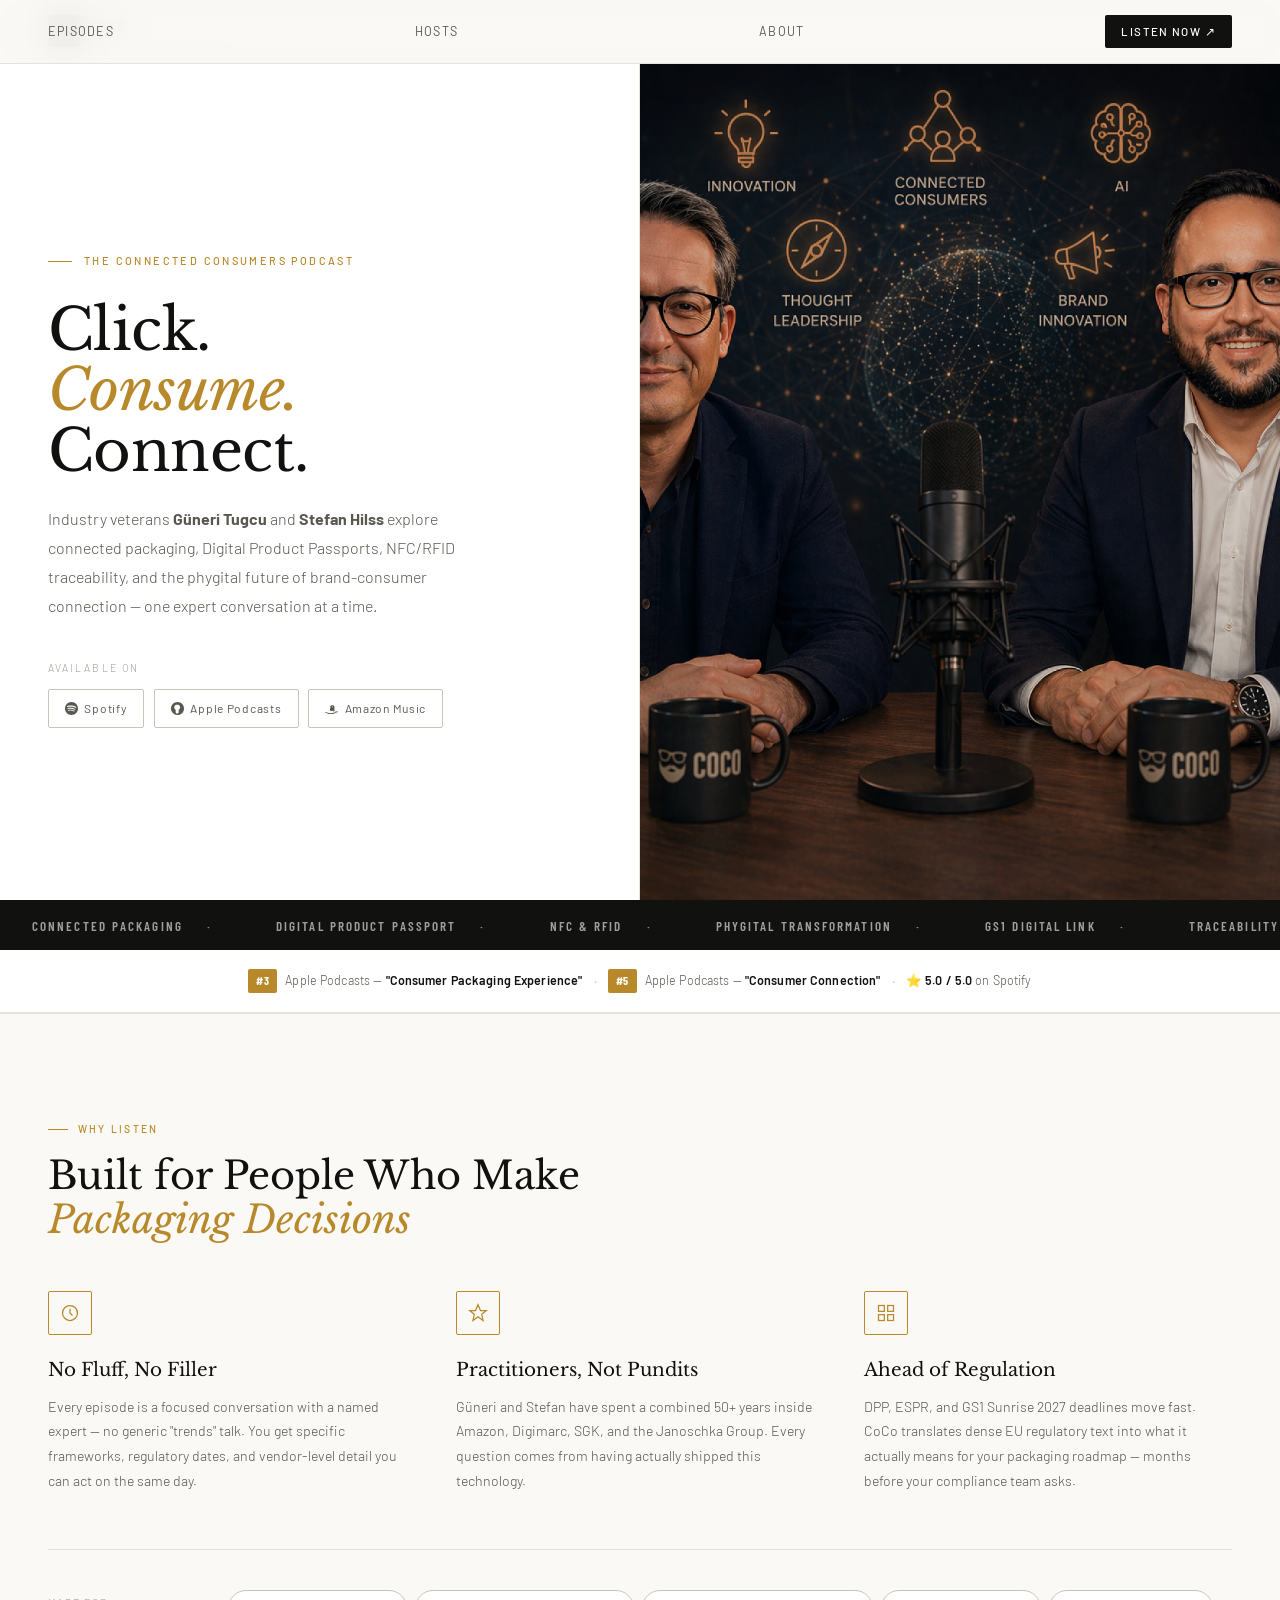
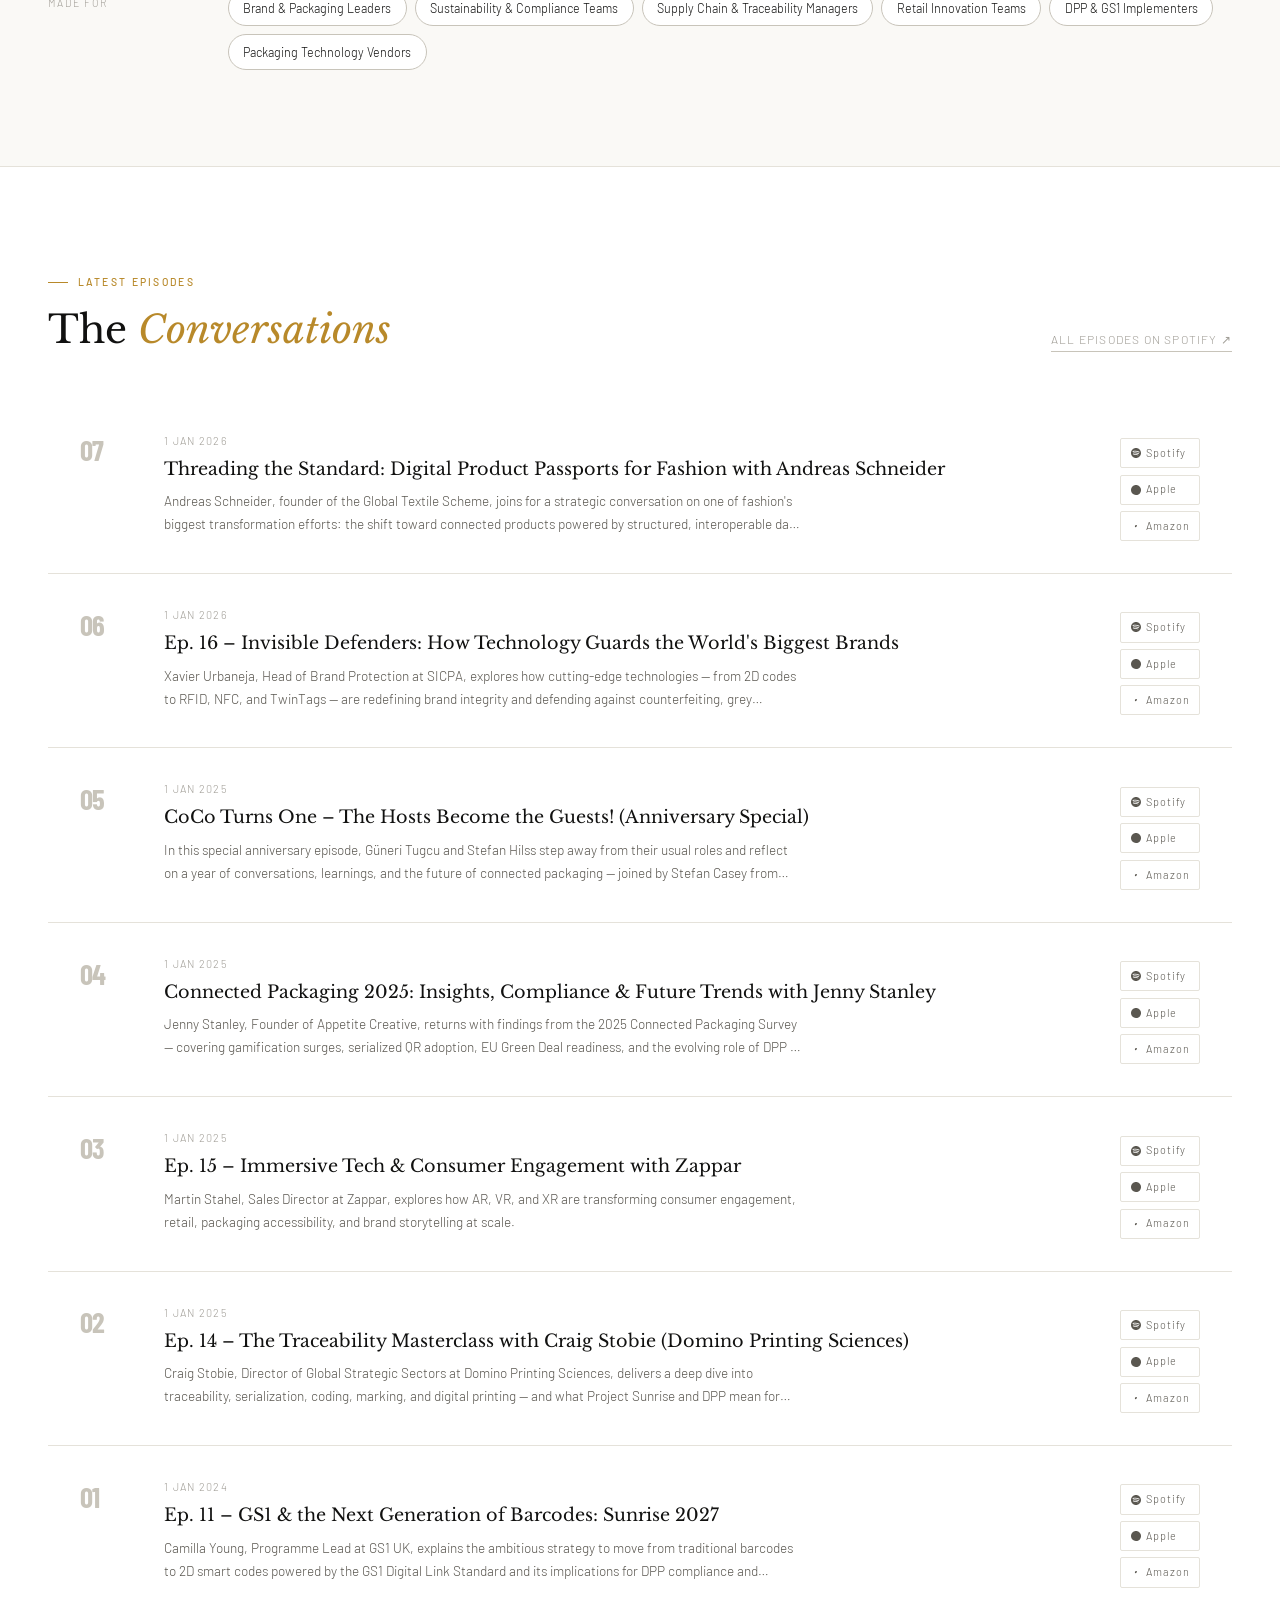
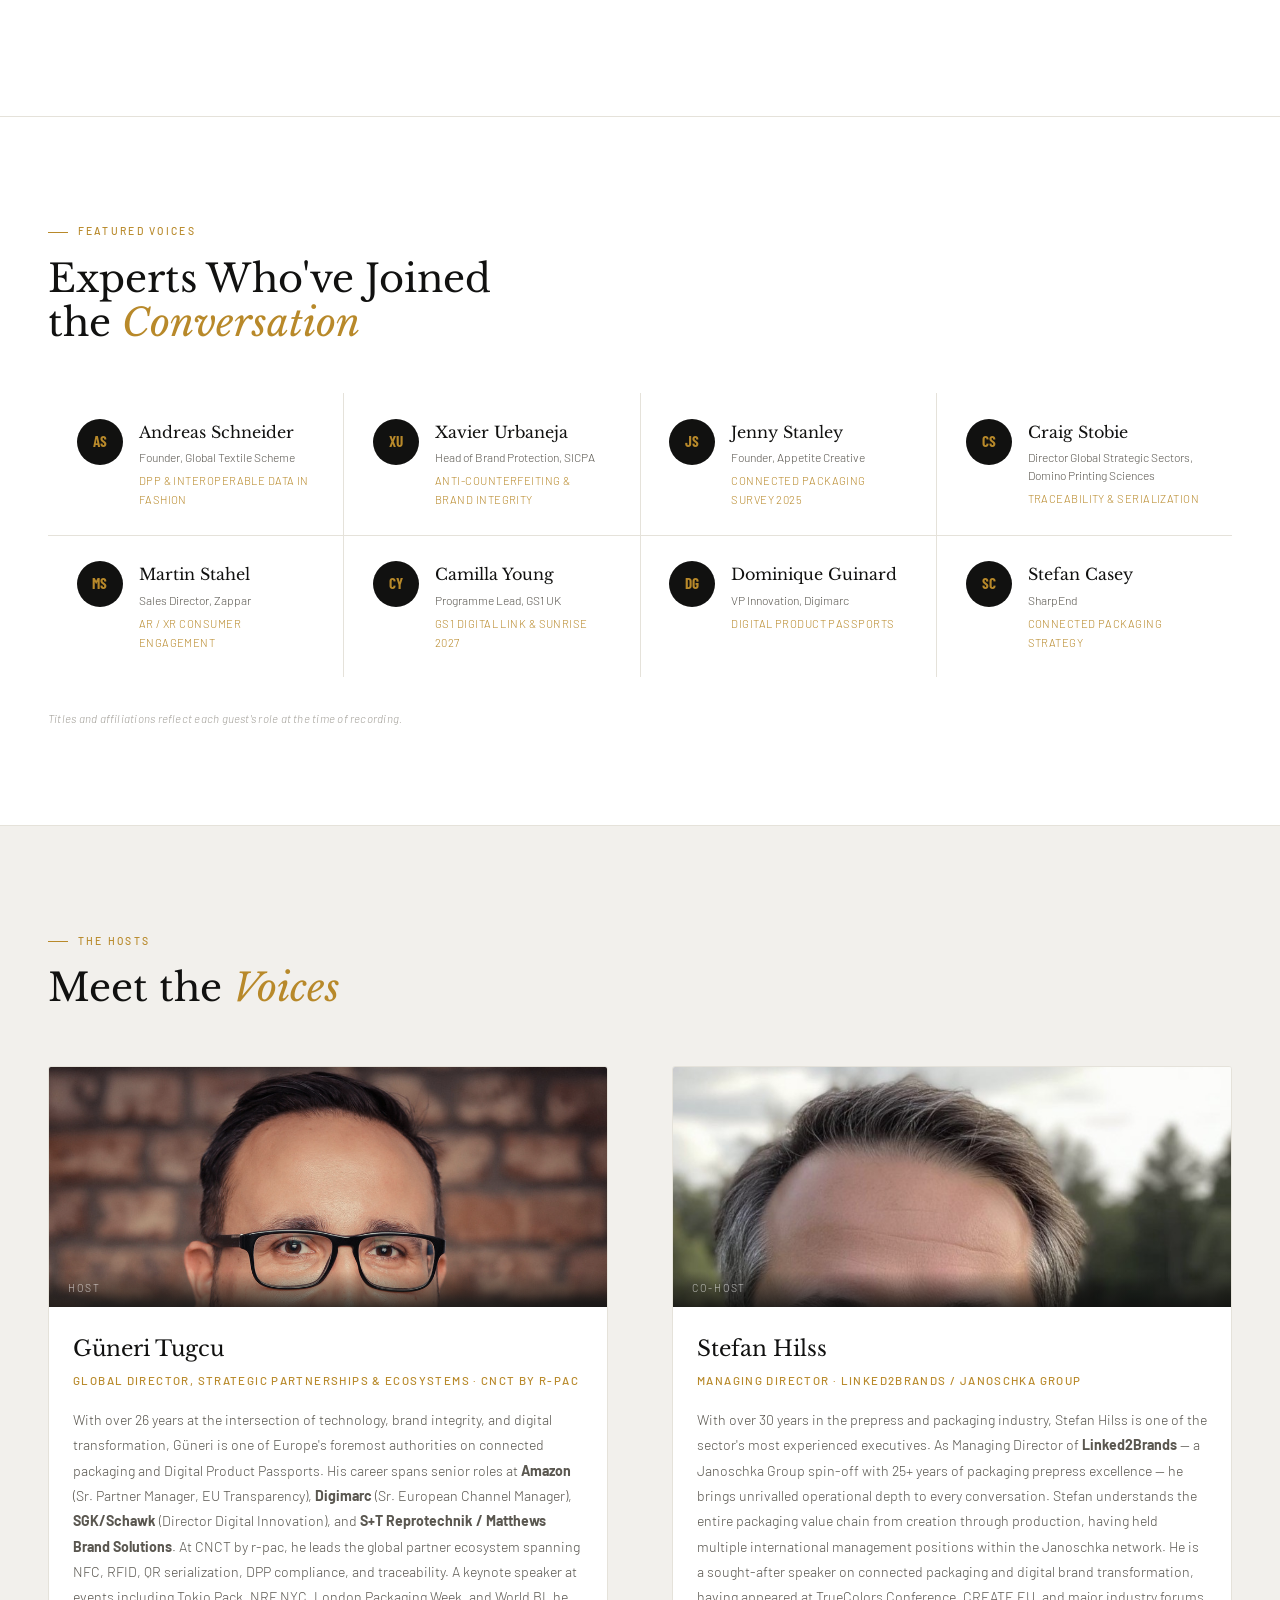
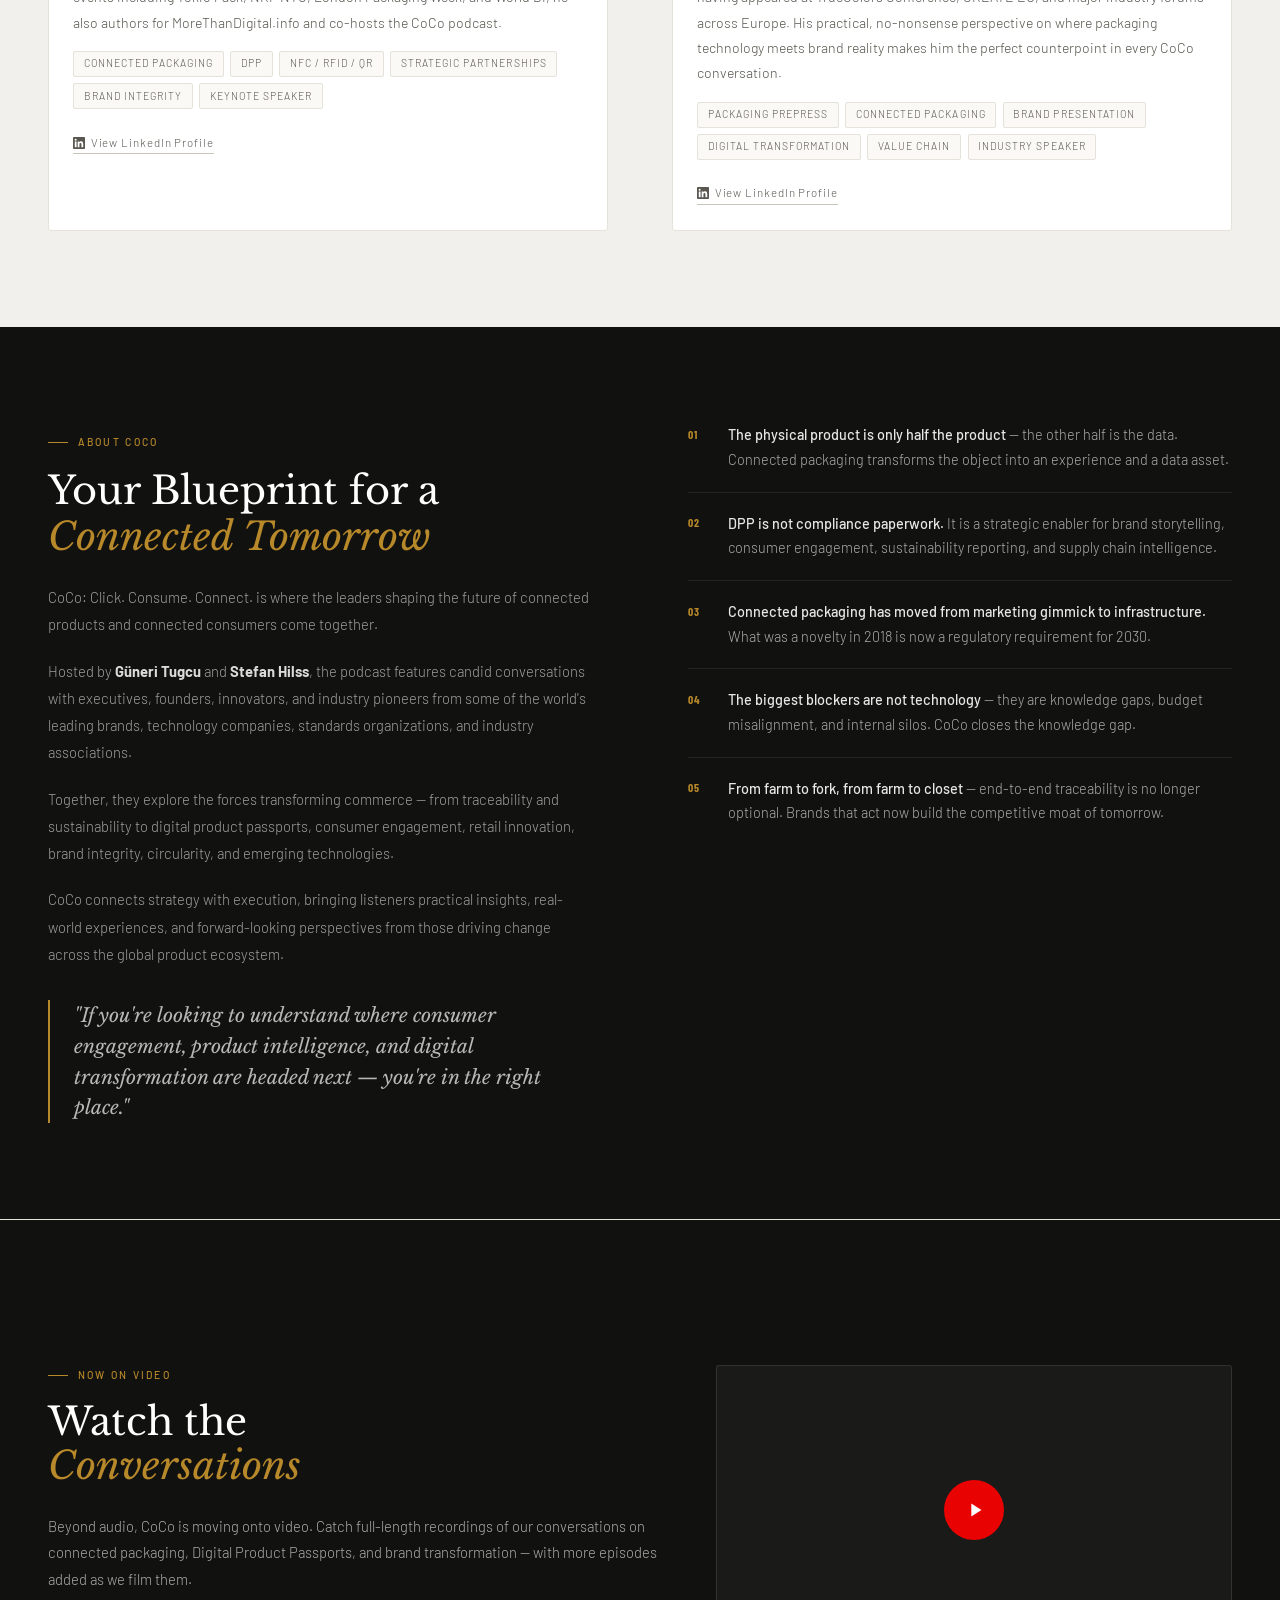
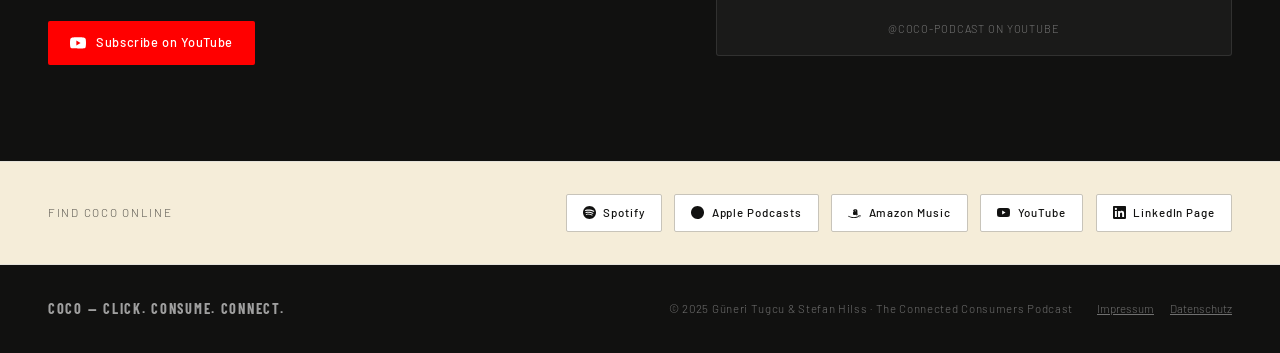
==== index.html @ 2a8f42f1 "Add files via upload" ====
<!DOCTYPE html>
<html lang="en">
<head>
<meta charset="UTF-8">
<meta name="viewport" content="width=device-width, initial-scale=1.0">

<!-- SEO Primary -->
<title>CoCo Podcast – Click. Consume. Connect. | Connected Packaging & Digital Product Passports</title>
<meta name="description" content="CoCo is the leading podcast on connected packaging, Digital Product Passports (DPP), NFC/RFID/QR traceability, and brand digital transformation. Hosted by Güneri Tugcu & Stefan Hilss — industry veterans shaping the phygital future.">
<meta name="keywords" content="connected packaging podcast, digital product passport, DPP podcast, NFC RFID QR packaging, traceability podcast, brand digital transformation, connected consumers, CoCo podcast, Güneri Tugcu, Stefan Hilss, phygital, GS1 Digital Link, Sunrise 2027, CNCT r-pac, packaging innovation">
<meta name="author" content="Güneri Tugcu, Stefan Hilss">
<meta name="robots" content="index, follow">
<link rel="canonical" href="https://cocopodcast.fm/">

<!-- Open Graph -->
<meta property="og:type" content="website">
<meta property="og:title" content="CoCo – Click. Consume. Connect. | The Connected Consumers Podcast">
<meta property="og:description" content="Industry veterans Güneri Tugcu & Stefan Hilss explore connected packaging, Digital Product Passports, NFC/RFID and the future of brand-consumer connection.">
<meta property="og:url" content="https://cocopodcast.fm/">
<meta property="og:site_name" content="CoCo Podcast">
<meta property="og:image" content="https://cocopodcast.fm/og-image.jpg">

<!-- Twitter Card -->
<meta name="twitter:card" content="summary_large_image">
<meta name="twitter:title" content="CoCo – Click. Consume. Connect. | The Connected Consumers Podcast">
<meta name="twitter:description" content="The go-to podcast for connected packaging, DPP, and digital brand transformation.">

<!-- Schema.org Podcast Structured Data -->
<script type="application/ld+json">
{
  "@context": "https://schema.org",
  "@type": "PodcastSeries",
  "name": "CoCo – Click. Consume. Connect.",
  "alternateName": "The Connected Consumers Podcast",
  "description": "Industry veterans Güneri Tugcu and Stefan Hilss explore the future of connected consumers, packaging, Digital Product Passports, NFC/RFID/QR serialization, and digital brand transformation.",
  "url": "https://cocopodcast.fm/",
  "author": [
    {
      "@type": "Person",
      "name": "Güneri Tugcu",
      "jobTitle": "Global Director Strategic Partnerships & Ecosystems",
      "worksFor": {"@type": "Organization", "name": "CNCT by r-pac International"},
      "sameAs": "https://www.linkedin.com/in/gtugcu/"
    },
    {
      "@type": "Person",
      "name": "Stefan Hilss",
      "jobTitle": "Managing Director",
      "worksFor": {"@type": "Organization", "name": "Linked2Brands / Janoschka"},
      "sameAs": "https://www.linkedin.com/in/stefan-hilss-575b287/"
    }
  ],
  "webFeed": {"@type": "DataFeed", "dataFeedElement": "https://anchor.fm/s/f34d9ec0/podcast/rss"},
  "availableOnPlatform": [
    {"@type": "ListenAction", "target": "https://open.spotify.com/show/1pkjPKaF15DlNCitzcZa0F"},
    {"@type": "ListenAction", "target": "https://podcasts.apple.com/de/podcast/coco-click-consume-connect-the-connected-consumers/id1748572108"},
    {"@type": "ListenAction", "target": "https://music.amazon.de/podcasts/840819ca-ee9d-416c-a144-8baf2155fb59"}
  ],
  "genre": ["Technology", "Business", "Packaging", "Digital Transformation"],
  "inLanguage": "en"
}
</script>

<link rel="preconnect" href="https://fonts.googleapis.com">
<link href="https://fonts.googleapis.com/css2?family=Libre+Baskerville:ital,wght@0,400;0,700;1,400&family=Barlow:wght@300;400;500;600&family=Barlow+Condensed:wght@500;600;700&display=swap" rel="stylesheet">

<style>
*, *::before, *::after { box-sizing: border-box; margin: 0; padding: 0; }

:root {
  --bg: #faf9f6;
  --white: #ffffff;
  --ink: #111110;
  --ink-light: #5a5750;
  --ink-xlight: #a09d96;
  --accent: #b8892a;
  --accent-light: #f5edd9;
  --accent-mid: rgba(184,137,42,0.15);
  --border: #e5e2da;
  --border-dark: #c8c4ba;
  --surface: #f2f0ec;
}

html { scroll-behavior: smooth; }

body {
  background: var(--bg);
  color: var(--ink);
  font-family: 'Barlow', sans-serif;
  font-weight: 300;
  font-size: 16px;
  line-height: 1.7;
  -webkit-font-smoothing: antialiased;
}

/* ── NAV ── */
nav {
  position: fixed; top: 0; left: 0; right: 0; z-index: 100;
  display: flex; align-items: center; justify-content: space-between;
  padding: 0 3rem;
  height: 64px;
  background: rgba(250,249,246,0.92);
  backdrop-filter: blur(16px);
  border-bottom: 1px solid var(--border);
}
.nav-logo {
  display: flex; align-items: center; gap: 0.6rem;
}
.nav-logo-icon {
  width: 32px; height: 32px;
  background: var(--ink);
  border-radius: 2px;
  display: flex; align-items: center; justify-content: center;
  flex-shrink: 0;
}
.nav-logo-icon svg { width: 18px; height: 18px; fill: var(--accent); }
.nav-logo-text {
  font-family: 'Barlow Condensed', sans-serif;
  font-size: 1.1rem;
  font-weight: 700;
  letter-spacing: 0.08em;
  color: var(--ink);
  text-transform: uppercase;
}
.nav-logo-sub {
  font-size: 0.62rem;
  letter-spacing: 0.1em;
  color: var(--ink-xlight);
  text-transform: uppercase;
  display: block;
  line-height: 1;
  margin-top: 1px;
}
.nav-links { display: flex; gap: 2rem; align-items: center; }
.nav-links a {
  color: var(--ink-light);
  text-decoration: none;
  font-size: 0.78rem;
  font-weight: 400;
  letter-spacing: 0.1em;
  text-transform: uppercase;
  transition: color 0.2s;
}
.nav-links a:hover { color: var(--accent); }
.nav-listen {
  display: flex; align-items: center; gap: 0.4rem;
  padding: 0.45rem 1rem;
  background: var(--ink);
  color: var(--white) !important;
  border-radius: 2px;
  font-size: 0.72rem !important;
  letter-spacing: 0.12em !important;
  font-weight: 500 !important;
  transition: background 0.2s !important;
}
.nav-listen:hover { background: var(--accent) !important; color: var(--white) !important; }

/* ── HERO ── */
.hero {
  padding-top: 64px;
  display: grid;
  grid-template-columns: 1fr 1fr;
  min-height: 100vh;
}
.hero-left {
  padding: 5rem 3rem 4rem;
  display: flex;
  flex-direction: column;
  justify-content: center;
  background: var(--white);
  border-right: 1px solid var(--border);
}
.hero-right {
  position: relative;
  overflow: hidden;
  background: var(--ink);
}
.hero-right img {
  width: 100%; height: 100%;
  object-fit: cover;
  object-position: center top;
  opacity: 0.9;
  display: block;
}
.hero-eyebrow {
  display: flex; align-items: center; gap: 0.75rem;
  margin-bottom: 1.8rem;
  opacity: 0; animation: fadeUp 0.7s 0.1s forwards;
}
.eyebrow-line {
  width: 24px; height: 1px;
  background: var(--accent);
  flex-shrink: 0;
}
.eyebrow-text {
  font-size: 0.68rem;
  letter-spacing: 0.22em;
  text-transform: uppercase;
  color: var(--accent);
  font-weight: 500;
}
.hero-title {
  font-family: 'Libre Baskerville', serif;
  font-size: clamp(2.8rem, 4.5vw, 5rem);
  font-weight: 400;
  line-height: 1.05;
  letter-spacing: -0.01em;
  color: var(--ink);
  margin-bottom: 1.5rem;
  opacity: 0; animation: fadeUp 0.7s 0.25s forwards;
}
.hero-title em {
  font-style: italic;
  color: var(--accent);
}
.hero-desc {
  font-size: 1rem;
  color: var(--ink-light);
  line-height: 1.8;
  max-width: 460px;
  margin-bottom: 2.5rem;
  opacity: 0; animation: fadeUp 0.7s 0.4s forwards;
}
.hero-platforms {
  opacity: 0; animation: fadeUp 0.7s 0.55s forwards;
}
.platforms-label {
  font-size: 0.65rem;
  letter-spacing: 0.2em;
  text-transform: uppercase;
  color: var(--ink-xlight);
  margin-bottom: 0.7rem;
}
.platforms-row { display: flex; gap: 0.6rem; flex-wrap: wrap; }
.plink {
  display: inline-flex; align-items: center; gap: 0.4rem;
  padding: 0.5rem 1rem;
  border: 1px solid var(--border-dark);
  border-radius: 2px;
  font-size: 0.75rem;
  font-weight: 400;
  letter-spacing: 0.06em;
  color: var(--ink-light);
  text-decoration: none;
  transition: all 0.2s;
  background: var(--white);
}
.plink:hover { border-color: var(--accent); color: var(--accent); background: var(--accent-light); }
.plink svg { width: 13px; height: 13px; fill: currentColor; }
.plink-spotify:hover { border-color: #1db954; color: #1db954; background: #f0faf2; }
.plink-apple:hover { border-color: #fc3c44; color: #fc3c44; background: #fff1f1; }
.plink-amazon:hover { border-color: #ff9900; color: #ff9900; background: #fff8ee; }

/* ── TICKER / TAGLINE STRIP ── */
.ticker-strip {
  background: var(--ink);
  color: var(--white);
  padding: 0.7rem 0;
  overflow: hidden;
  white-space: nowrap;
}
.ticker-inner {
  display: inline-flex;
  animation: ticker 30s linear infinite;
}
.ticker-item {
  display: inline-flex; align-items: center; gap: 1.5rem;
  padding: 0 2rem;
  font-family: 'Barlow Condensed', sans-serif;
  font-size: 0.82rem;
  font-weight: 600;
  letter-spacing: 0.16em;
  text-transform: uppercase;
  color: rgba(255,255,255,0.6);
}
.ticker-item span { color: var(--accent); }
@keyframes ticker {
  from { transform: translateX(0); }
  to   { transform: translateX(-50%); }
}

/* ── RANKING BADGE STRIP ── */
.rank-strip {
  background: var(--white);
  border-bottom: 1px solid var(--border);
  padding: 1.1rem 3rem;
  display: flex; align-items: center; justify-content: center;
  gap: 0.7rem; flex-wrap: wrap;
  text-align: center;
}
.rank-badge {
  display: inline-flex; align-items: center; gap: 0.5rem;
  font-size: 0.78rem;
  color: var(--ink-light);
  letter-spacing: 0.01em;
}
.rank-badge strong { color: var(--ink); font-weight: 600; }
.rank-pill {
  display: inline-flex; align-items: center;
  background: var(--accent);
  color: var(--white);
  font-family: 'Barlow Condensed', sans-serif;
  font-weight: 700;
  font-size: 0.72rem;
  letter-spacing: 0.04em;
  padding: 0.15rem 0.5rem;
  border-radius: 2px;
}
.rank-sep { color: var(--border-dark); }

/* ── WHY LISTEN ── */
#why-listen { background: var(--bg); border-top: 1px solid var(--border); }
.why-grid {
  display: grid;
  grid-template-columns: repeat(3, 1fr);
  gap: 2.5rem;
  margin-top: 3rem;
}
.why-card {}
.why-icon {
  width: 44px; height: 44px;
  border: 1px solid var(--accent);
  border-radius: 2px;
  display: flex; align-items: center; justify-content: center;
  margin-bottom: 1.2rem;
}
.why-icon svg { width: 20px; height: 20px; stroke: var(--accent); fill: none; stroke-width: 1.5; }
.why-title {
  font-family: 'Libre Baskerville', serif;
  font-size: 1.15rem;
  font-weight: 400;
  color: var(--ink);
  margin-bottom: 0.6rem;
}
.why-text {
  font-size: 0.88rem;
  color: var(--ink-light);
  line-height: 1.75;
}
.why-audience {
  margin-top: 3.5rem;
  padding-top: 2.5rem;
  border-top: 1px solid var(--border);
  display: flex; align-items: flex-start; gap: 2.5rem;
  flex-wrap: wrap;
}
.why-audience-label {
  font-size: 0.65rem;
  letter-spacing: 0.18em;
  text-transform: uppercase;
  color: var(--ink-xlight);
  min-width: 140px;
  padding-top: 0.3rem;
}
.audience-tags { display: flex; flex-wrap: wrap; gap: 0.5rem; flex: 1; }
.audience-tag {
  font-size: 0.78rem;
  color: var(--ink);
  padding: 0.4rem 0.9rem;
  border: 1px solid var(--border-dark);
  border-radius: 20px;
  background: var(--white);
}

/* ── FEATURED GUESTS ── */
#guests { background: var(--white); border-top: 1px solid var(--border); }
.guests-grid {
  display: grid;
  grid-template-columns: repeat(auto-fit, minmax(280px, 1fr));
  gap: 1px;
  background: var(--border);
  margin-top: 3rem;
}
.guest-card {
  background: var(--white);
  padding: 1.6rem 1.8rem;
  display: flex; gap: 1rem; align-items: flex-start;
}
.guest-avatar {
  width: 46px; height: 46px;
  border-radius: 50%;
  background: var(--ink);
  color: var(--accent);
  display: flex; align-items: center; justify-content: center;
  font-family: 'Barlow Condensed', sans-serif;
  font-weight: 700;
  font-size: 0.95rem;
  flex-shrink: 0;
}
.guest-info {}
.guest-name {
  font-family: 'Libre Baskerville', serif;
  font-size: 1rem;
  color: var(--ink);
  margin-bottom: 0.15rem;
}
.guest-role {
  font-size: 0.75rem;
  color: var(--ink-light);
  line-height: 1.5;
  margin-bottom: 0.3rem;
}
.guest-topic {
  font-size: 0.7rem;
  letter-spacing: 0.04em;
  color: var(--accent);
  text-transform: uppercase;
}

/* ── WATCH ON YOUTUBE ── */
#watch { background: var(--ink); border-top: 1px solid var(--border); }
#watch .section-tag { color: var(--accent); }
#watch .section-tag::before { background: var(--accent); }
#watch .section-title { color: var(--white); }
.watch-grid {
  display: grid;
  grid-template-columns: 1.2fr 1fr;
  gap: 3rem;
  align-items: center;
  margin-top: 2.5rem;
}
.watch-desc {
  font-size: 0.92rem;
  color: rgba(255,255,255,0.65);
  line-height: 1.8;
  margin-bottom: 1.8rem;
}
.watch-cta {
  display: inline-flex; align-items: center; gap: 0.6rem;
  background: #ff0000;
  color: var(--white);
  padding: 0.7rem 1.4rem;
  border-radius: 2px;
  text-decoration: none;
  font-size: 0.8rem;
  font-weight: 500;
  letter-spacing: 0.05em;
  transition: opacity 0.2s;
}
.watch-cta:hover { opacity: 0.85; }
.watch-cta svg { width: 16px; height: 16px; fill: currentColor; }
.watch-visual {
  background: rgba(255,255,255,0.04);
  border: 1px solid rgba(255,255,255,0.1);
  border-radius: 3px;
  aspect-ratio: 16/9;
  display: flex; align-items: center; justify-content: center;
  position: relative;
}
.watch-play {
  width: 60px; height: 60px;
  border-radius: 50%;
  background: rgba(255,0,0,0.9);
  display: flex; align-items: center; justify-content: center;
}
.watch-play svg { width: 22px; height: 22px; fill: var(--white); margin-left: 2px; }
.watch-note {
  position: absolute; bottom: 1rem; left: 1rem; right: 1rem;
  font-size: 0.68rem;
  letter-spacing: 0.08em;
  text-transform: uppercase;
  color: rgba(255,255,255,0.4);
  text-align: center;
}

/* ── SHARED SECTION STYLES ── */
.section { padding: 6rem 3rem; }
.section-inner { max-width: 1200px; margin: 0 auto; }
.section-tag {
  display: inline-flex; align-items: center; gap: 0.6rem;
  font-size: 0.65rem;
  letter-spacing: 0.22em;
  text-transform: uppercase;
  color: var(--accent);
  font-weight: 500;
  margin-bottom: 1rem;
}
.section-tag::before {
  content: '';
  width: 20px; height: 1px;
  background: var(--accent);
  display: block;
}
.section-title {
  font-family: 'Libre Baskerville', serif;
  font-size: clamp(1.8rem, 3vw, 2.8rem);
  font-weight: 400;
  line-height: 1.15;
  color: var(--ink);
}
.section-title em { font-style: italic; color: var(--accent); }

/* ── EPISODES ── */
#episodes { background: var(--white); border-top: 1px solid var(--border); }
.ep-header {
  display: flex; align-items: flex-end; justify-content: space-between;
  margin-bottom: 3rem; flex-wrap: wrap; gap: 1.5rem;
}
.ep-header-right { display: flex; align-items: center; gap: 1rem; }
.link-subtle {
  font-size: 0.75rem;
  letter-spacing: 0.1em;
  color: var(--ink-xlight);
  text-decoration: none;
  text-transform: uppercase;
  border-bottom: 1px solid var(--border-dark);
  padding-bottom: 1px;
  transition: all 0.2s;
}
.link-subtle:hover { color: var(--accent); border-color: var(--accent); }

.episodes-list { display: flex; flex-direction: column; gap: 1px; background: var(--border); }
.ep-card {
  background: var(--white);
  display: grid;
  grid-template-columns: 52px 1fr auto;
  gap: 2rem;
  padding: 2rem 2rem;
  align-items: start;
  transition: background 0.15s;
  text-decoration: none;
  color: inherit;
}
.ep-card:hover { background: var(--bg); }
.ep-num {
  font-family: 'Barlow Condensed', sans-serif;
  font-size: 1.8rem;
  font-weight: 700;
  color: var(--border-dark);
  line-height: 1;
  padding-top: 0.3rem;
  letter-spacing: -0.02em;
}
.ep-body {}
.ep-meta {
  display: flex; align-items: center; gap: 1rem;
  font-size: 0.68rem;
  letter-spacing: 0.12em;
  text-transform: uppercase;
  color: var(--ink-xlight);
  margin-bottom: 0.4rem;
}
.ep-dot { width: 3px; height: 3px; border-radius: 50%; background: var(--border-dark); }
.ep-title-text {
  font-family: 'Libre Baskerville', serif;
  font-size: 1.1rem;
  font-weight: 400;
  color: var(--ink);
  line-height: 1.4;
  margin-bottom: 0.5rem;
}
.ep-desc {
  font-size: 0.85rem;
  color: var(--ink-light);
  line-height: 1.7;
  max-width: 640px;
  display: -webkit-box;
  -webkit-line-clamp: 2;
  -webkit-box-orient: vertical;
  overflow: hidden;
}
.ep-actions {
  display: flex; flex-direction: column; gap: 0.4rem;
  padding-top: 0.4rem;
}
.ep-btn {
  display: inline-flex; align-items: center; gap: 0.35rem;
  font-size: 0.68rem;
  letter-spacing: 0.08em;
  color: var(--ink-light);
  text-decoration: none;
  padding: 0.3rem 0.6rem;
  border: 1px solid var(--border);
  border-radius: 2px;
  white-space: nowrap;
  transition: all 0.15s;
  background: var(--white);
}
.ep-btn:hover { border-color: var(--accent); color: var(--accent); }
.ep-btn svg { width: 10px; height: 10px; fill: currentColor; flex-shrink: 0; }

.loading-ep {
  text-align: center; padding: 4rem 2rem;
  color: var(--ink-xlight); font-size: 0.85rem;
  letter-spacing: 0.08em;
}
.spinner {
  width: 24px; height: 24px;
  border: 1.5px solid var(--border);
  border-top-color: var(--accent);
  border-radius: 50%;
  margin: 0 auto 1.2rem;
  animation: spin 0.8s linear infinite;
}
@keyframes spin { to { transform: rotate(360deg); } }

/* ── HOSTS ── */
#hosts { background: var(--surface); border-top: 1px solid var(--border); }
.hosts-grid {
  display: grid;
  grid-template-columns: 1fr 1fr;
  gap: 4rem;
  margin-top: 3.5rem;
}
.host-card {
  background: var(--white);
  border: 1px solid var(--border);
  border-radius: 3px;
  overflow: hidden;
}
.host-photo-wrap {
  position: relative;
  height: 240px;
  overflow: hidden;
  background: var(--ink);
}
.host-photo {
  width: 100%; height: 100%;
  object-fit: cover;
  object-position: center top;
  display: block;
  filter: grayscale(15%);
  transition: transform 0.4s ease;
}
.host-card:hover .host-photo { transform: scale(1.03); }
.host-photo-badge {
  position: absolute; bottom: 0; left: 0; right: 0;
  padding: 0.6rem 1.2rem;
  background: linear-gradient(transparent, rgba(17,17,16,0.8));
}
.host-photo-role {
  font-size: 0.65rem;
  letter-spacing: 0.18em;
  text-transform: uppercase;
  color: rgba(255,255,255,0.7);
}
.host-body { padding: 1.5rem; }
.host-name {
  font-family: 'Libre Baskerville', serif;
  font-size: 1.35rem;
  font-weight: 400;
  color: var(--ink);
  margin-bottom: 0.2rem;
}
.host-title {
  font-size: 0.72rem;
  letter-spacing: 0.12em;
  text-transform: uppercase;
  color: var(--accent);
  font-weight: 500;
  margin-bottom: 1rem;
}
.host-bio {
  font-size: 0.88rem;
  color: var(--ink-light);
  line-height: 1.8;
  margin-bottom: 1rem;
}
.host-tags {
  display: flex; flex-wrap: wrap; gap: 0.4rem;
  margin-bottom: 1.2rem;
}
.host-tag {
  font-size: 0.65rem;
  letter-spacing: 0.1em;
  text-transform: uppercase;
  color: var(--ink-light);
  padding: 0.2rem 0.6rem;
  border: 1px solid var(--border);
  border-radius: 2px;
  background: var(--bg);
}
.host-linkedin {
  display: inline-flex; align-items: center; gap: 0.35rem;
  font-size: 0.72rem;
  letter-spacing: 0.08em;
  color: var(--ink-light);
  text-decoration: none;
  border-bottom: 1px solid var(--border-dark);
  padding-bottom: 1px;
  transition: all 0.2s;
}
.host-linkedin:hover { color: #0a66c2; border-color: #0a66c2; }

/* ── ABOUT / THESIS ── */
#about { background: var(--ink); border-top: none; }
.about-grid {
  display: grid;
  grid-template-columns: 1fr 1fr;
  gap: 6rem;
  align-items: start;
}
.about-left .section-tag { color: var(--accent); }
.about-left .section-tag::before { background: var(--accent); }
.about-title {
  font-family: 'Libre Baskerville', serif;
  font-size: clamp(1.8rem, 3vw, 2.8rem);
  font-weight: 400;
  line-height: 1.2;
  color: var(--white);
  margin-bottom: 1.5rem;
}
.about-title em { font-style: italic; color: var(--accent); }
.about-bio {
  font-size: 0.92rem;
  color: rgba(255,255,255,0.6);
  line-height: 1.85;
  margin-bottom: 1.2rem;
}
.about-quote {
  font-family: 'Libre Baskerville', serif;
  font-size: 1.2rem;
  font-style: italic;
  font-weight: 400;
  color: rgba(255,255,255,0.7);
  line-height: 1.6;
  padding-left: 1.5rem;
  border-left: 2px solid var(--accent);
  margin-top: 2rem;
}
.thesis-list { display: flex; flex-direction: column; gap: 1.2rem; }
.thesis-item {
  display: flex; gap: 1rem; align-items: flex-start;
  padding-bottom: 1.2rem;
  border-bottom: 1px solid rgba(255,255,255,0.08);
}
.thesis-item:last-child { border-bottom: none; }
.thesis-num {
  font-family: 'Barlow Condensed', sans-serif;
  font-size: 0.72rem;
  font-weight: 700;
  letter-spacing: 0.1em;
  color: var(--accent);
  min-width: 24px;
  padding-top: 0.1rem;
}
.thesis-text {
  font-size: 0.9rem;
  color: rgba(255,255,255,0.65);
  line-height: 1.7;
}
.thesis-text strong { color: rgba(255,255,255,0.9); font-weight: 500; }

/* ── SOCIAL STRIP ── */
.social-strip {
  background: var(--accent-light);
  border-top: 1px solid var(--border);
  border-bottom: 1px solid var(--border);
  padding: 2rem 3rem;
  display: flex; align-items: center; justify-content: space-between;
  flex-wrap: wrap; gap: 1rem;
}
.social-label {
  font-size: 0.72rem;
  letter-spacing: 0.15em;
  text-transform: uppercase;
  color: var(--ink-light);
}
.social-links { display: flex; gap: 0.8rem; flex-wrap: wrap; }
.slink {
  display: inline-flex; align-items: center; gap: 0.45rem;
  padding: 0.5rem 1rem;
  border: 1px solid var(--border-dark);
  border-radius: 2px;
  font-size: 0.72rem;
  font-weight: 500;
  letter-spacing: 0.08em;
  color: var(--ink);
  text-decoration: none;
  background: var(--white);
  transition: all 0.2s;
}
.slink:hover { border-color: var(--accent); color: var(--accent); }
.slink svg { width: 13px; height: 13px; fill: currentColor; }

/* ── FOOTER ── */
footer {
  background: var(--ink);
  color: rgba(255,255,255,0.4);
  padding: 2rem 3rem;
  display: flex;
  align-items: center; justify-content: space-between;
  flex-wrap: wrap; gap: 1rem;
}
.footer-logo {
  font-family: 'Barlow Condensed', sans-serif;
  font-size: 0.9rem;
  font-weight: 700;
  letter-spacing: 0.12em;
  text-transform: uppercase;
  color: rgba(255,255,255,0.6);
}
.footer-copy { font-size: 0.72rem; letter-spacing: 0.06em; }

/* ── ANIMATIONS ── */
@keyframes fadeUp {
  from { opacity: 0; transform: translateY(16px); }
  to   { opacity: 1; transform: translateY(0); }
}

/* ── RESPONSIVE ── */
@media (max-width: 900px) {
  nav { padding: 0 1.5rem; }
  .nav-links { display: none; }
  .hero { grid-template-columns: 1fr; }
  .hero-right { height: 50vw; min-height: 280px; }
  .hero-left { padding: 4rem 1.5rem 3rem; }
  .section { padding: 4rem 1.5rem; }
  .hosts-grid, .about-grid, .why-grid, .watch-grid { grid-template-columns: 1fr; gap: 2rem; }
  .ep-card { grid-template-columns: 40px 1fr; }
  .ep-actions { flex-direction: row; grid-column: 2; flex-wrap: wrap; }
  .social-strip { padding: 1.5rem; }
  footer { padding: 1.5rem; flex-direction: column; align-items: flex-start; gap: 0.8rem; }
  .rank-strip { padding: 0.9rem 1.5rem; }
  .watch-visual { order: -1; }
  .guests-grid { grid-template-columns: 1fr; }
}

@media (max-width: 480px) {
  .nav-logo-sub { display: none; }
  .nav-listen { padding: 0.4rem 0.7rem !important; font-size: 0.65rem !important; }
  .hero-left { padding: 3.5rem 1.2rem 2.5rem; }
  .hero-title { font-size: clamp(2.4rem, 11vw, 3.2rem); }
  .hero-desc { font-size: 0.9rem; }
  .platforms-row { gap: 0.45rem; }
  .plink { padding: 0.45rem 0.8rem; font-size: 0.7rem; }
  .section { padding: 3rem 1.2rem; }
  .section-title { font-size: 1.6rem; }
  .ticker-item { font-size: 0.72rem; padding: 0 1.2rem; }
  .rank-strip { flex-direction: column; gap: 0.5rem; }
  .rank-badge { font-size: 0.72rem; }
  .ep-card { padding: 1.4rem 1.2rem; gap: 1rem; }
  .ep-title-text { font-size: 1rem; }
  .ep-actions { gap: 0.3rem; }
  .ep-btn { font-size: 0.64rem; padding: 0.25rem 0.5rem; }
  .host-photo-wrap { height: 200px; }
  .guest-card { padding: 1.3rem 1.4rem; }
  .about-quote { font-size: 1.05rem; padding-left: 1.2rem; }
  .thesis-text { font-size: 0.85rem; }
  .watch-cta { padding: 0.6rem 1.1rem; font-size: 0.74rem; }
  .social-strip { flex-direction: column; align-items: flex-start; }
  .why-audience { flex-direction: column; gap: 1rem; }
}
</style>
</head>
<body>

<!-- NAV -->
<nav>
  <a href="#" class="nav-logo" style="text-decoration:none">
    <div class="nav-logo-icon">
      <svg viewBox="0 0 24 24"><circle cx="12" cy="12" r="10" fill="none" stroke="currentColor" stroke-width="1.5"/><path d="M8 12s1-3 4-3 4 3 4 3-1 3-4 3-4-3-4-3z"/></svg>
    </div>
    <div>
      <div class="nav-logo-text">CoCo</div>
      <span class="nav-logo-sub">Click. Consume. Connect.</span>
    </div>
  </a>
  <nav class="nav-links">
    <a href="#episodes">Episodes</a>
    <a href="#hosts">Hosts</a>
    <a href="#about">About</a>
    <a href="https://open.spotify.com/show/1pkjPKaF15DlNCitzcZa0F" target="_blank" class="nav-listen">
      Listen Now ↗
    </a>
  </nav>
</nav>

<!-- HERO -->
<section class="hero" aria-label="Hero">
  <div class="hero-left">
    <div class="hero-eyebrow">
      <div class="eyebrow-line"></div>
      <span class="eyebrow-text">The Connected Consumers Podcast</span>
    </div>
    <h1 class="hero-title">
      Click.<br><em>Consume.</em><br>Connect.
    </h1>
    <p class="hero-desc">
      Industry veterans <strong>Güneri Tugcu</strong> and <strong>Stefan Hilss</strong> explore connected packaging, Digital Product Passports, NFC/RFID traceability, and the phygital future of brand-consumer connection — one expert conversation at a time.
    </p>
    <div class="hero-platforms">
      <div class="platforms-label">Available on</div>
      <div class="platforms-row">
        <a href="https://open.spotify.com/show/1pkjPKaF15DlNCitzcZa0F" target="_blank" rel="noopener" class="plink plink-spotify">
          <svg viewBox="0 0 24 24"><path d="M12 0C5.4 0 0 5.4 0 12s5.4 12 12 12 12-5.4 12-12S18.66 0 12 0zm5.521 17.34c-.24.359-.66.48-1.021.24-2.82-1.74-6.36-2.101-10.561-1.141-.418.122-.779-.179-.899-.539-.12-.421.18-.78.54-.9 4.56-1.021 8.52-.6 11.64 1.32.42.18.479.659.301 1.02zm1.44-3.3c-.301.42-.841.6-1.262.3-3.239-1.98-8.159-2.58-11.939-1.38-.479.12-1.02-.12-1.14-.6-.12-.48.12-1.021.6-1.141C9.6 9.9 15 10.561 18.72 12.84c.361.181.54.78.241 1.2zm.12-3.36C15.24 8.4 8.82 8.16 5.16 9.301c-.6.179-1.2-.181-1.38-.721-.18-.601.18-1.2.72-1.381 4.26-1.26 11.28-1.02 15.721 1.621.539.3.719 1.02.419 1.56-.299.421-1.02.599-1.559.3z"/></svg>
          Spotify
        </a>
        <a href="https://podcasts.apple.com/de/podcast/coco-click-consume-connect-the-connected-consumers/id1748572108" target="_blank" rel="noopener" class="plink plink-apple">
          <svg viewBox="0 0 24 24"><path d="M12.003 0C5.376 0 0 5.376 0 12.003c0 6.626 5.376 12.003 12.003 12.003 6.626 0 12.003-5.377 12.003-12.003C24.006 5.376 18.629 0 12.003 0zM11.997 5.048c.877 0 1.728.244 2.464.706a4.728 4.728 0 011.735 1.879 4.745 4.745 0 01.466 2.785 4.744 4.744 0 01-.931 2.627c-.489.632-1.137 1.12-1.876 1.406v.022c.252.735.377 1.51.37 2.29v1.39c0 .19-.012.38-.034.567-.18 1.41-1.394 2.48-2.816 2.48-1.422 0-2.636-1.07-2.816-2.48a5.044 5.044 0 01-.034-.567v-1.39c-.007-.78.118-1.555.37-2.29v-.022c-.739-.286-1.387-.774-1.876-1.406a4.744 4.744 0 01-.931-2.627 4.745 4.745 0 01.466-2.785 4.728 4.728 0 011.735-1.879 4.728 4.728 0 012.708-.706z"/></svg>
          Apple Podcasts
        </a>
        <a href="https://music.amazon.de/podcasts/840819ca-ee9d-416c-a144-8baf2155fb59/coco%E2%80%94click-consume-connect%E2%80%94the-connected-consumers-podcast" target="_blank" rel="noopener" class="plink plink-amazon">
          <svg viewBox="0 0 24 24"><path d="M13.958 10.09c0 1.232.029 2.256-.591 3.351-.502.891-1.301 1.438-2.186 1.438-1.214 0-1.922-.924-1.922-2.292 0-2.692 2.415-3.182 4.7-3.182v.685zm3.186 7.705c-.209.189-.512.201-.745.074C15.327 16.95 15 16.204 15 15.47c-1.018 1.045-1.745 1.36-3.07 1.36-1.567 0-2.789-.967-2.789-2.903 0-1.511.82-2.539 1.988-3.042 1.013-.447 2.426-.527 3.539-.651v-.244c0-.447.034-.977-.228-1.364-.227-.349-.66-.493-1.045-.493-.712 0-1.347.365-1.502 1.121-.032.168-.157.334-.33.343l-1.857-.201c-.156-.035-.329-.161-.284-.398.426-2.25 2.449-2.927 4.261-2.927.927 0 2.14.246 2.871.949.928.865.839 2.02.839 3.276v2.966c0 .892.37 1.283.719 1.763.122.172.149.376-.007.503-.39.324-1.08.926-1.461 1.263zm3.593 1.538c-2.76 1.983-6.768 3.039-10.217 3.039-4.833 0-9.18-1.786-12.468-4.756-.258-.232-.027-.55.283-.37 3.552 2.067 7.944 3.312 12.482 3.312 3.061 0 6.425-.636 9.517-1.949.466-.198.858.306.403.724zm1.145-1.308c-.355-.454-2.346-.214-3.238-.108-.271.033-.313-.204-.069-.374 1.585-1.114 4.188-.793 4.49-.419.301.377-.079 2.978-1.568 4.221-.228.191-.446.09-.345-.162.335-.836 1.085-2.704.73-3.158z"/></svg>
          Amazon Music
        </a>
      </div>
    </div>
  </div>
  <div class="hero-right" aria-hidden="true">
    <img id="hero-img" src="" alt="Güneri Tugcu and Stefan Hilss — CoCo Podcast hosts">
  </div>
</section>

<!-- TICKER -->
<div class="ticker-strip" aria-hidden="true">
  <div class="ticker-inner" id="ticker">
    <span class="ticker-item">Connected Packaging <span>·</span></span>
    <span class="ticker-item">Digital Product Passport <span>·</span></span>
    <span class="ticker-item">NFC &amp; RFID <span>·</span></span>
    <span class="ticker-item">Phygital Transformation <span>·</span></span>
    <span class="ticker-item">GS1 Digital Link <span>·</span></span>
    <span class="ticker-item">Traceability &amp; Serialization <span>·</span></span>
    <span class="ticker-item">Brand Digital Identity <span>·</span></span>
    <span class="ticker-item">Sunrise 2027 <span>·</span></span>
    <span class="ticker-item">Consumer Engagement <span>·</span></span>
    <span class="ticker-item">Sustainability Compliance <span>·</span></span>
    <span class="ticker-item">Connected Packaging <span>·</span></span>
    <span class="ticker-item">Digital Product Passport <span>·</span></span>
    <span class="ticker-item">NFC &amp; RFID <span>·</span></span>
    <span class="ticker-item">Phygital Transformation <span>·</span></span>
    <span class="ticker-item">GS1 Digital Link <span>·</span></span>
    <span class="ticker-item">Traceability &amp; Serialization <span>·</span></span>
    <span class="ticker-item">Brand Digital Identity <span>·</span></span>
    <span class="ticker-item">Sunrise 2027 <span>·</span></span>
    <span class="ticker-item">Consumer Engagement <span>·</span></span>
    <span class="ticker-item">Sustainability Compliance <span>·</span></span>
  </div>
</div>

<!-- RANKING BADGE -->
<div class="rank-strip">
  <div class="rank-badge">
    <span class="rank-pill">#3</span>
    <span>Apple Podcasts — <strong>"Consumer Packaging Experience"</strong></span>
  </div>
  <span class="rank-sep">·</span>
  <div class="rank-badge">
    <span class="rank-pill">#5</span>
    <span>Apple Podcasts — <strong>"Consumer Connection"</strong></span>
  </div>
  <span class="rank-sep">·</span>
  <div class="rank-badge">
    <span>⭐ <strong>5.0 / 5.0</strong> on Spotify</span>
  </div>
</div>

<!-- WHY LISTEN -->
<section class="section" id="why-listen">
  <div class="section-inner">
    <div class="section-tag">Why Listen</div>
    <h2 class="section-title">Built for People Who Make<br><em>Packaging Decisions</em></h2>
    <div class="why-grid">
      <div class="why-card">
        <div class="why-icon"><svg viewBox="0 0 24 24"><circle cx="12" cy="12" r="9"/><path d="M12 7v5l3 3"/></svg></div>
        <h3 class="why-title">No Fluff, No Filler</h3>
        <p class="why-text">Every episode is a focused conversation with a named expert — no generic "trends" talk. You get specific frameworks, regulatory dates, and vendor-level detail you can act on the same day.</p>
      </div>
      <div class="why-card">
        <div class="why-icon"><svg viewBox="0 0 24 24"><path d="M12 2l3 7h7l-5.5 4.5L18 21l-6-4.5L6 21l1.5-7.5L2 9h7z"/></svg></div>
        <h3 class="why-title">Practitioners, Not Pundits</h3>
        <p class="why-text">Güneri and Stefan have spent a combined 50+ years inside Amazon, Digimarc, SGK, and the Janoschka Group. Every question comes from having actually shipped this technology.</p>
      </div>
      <div class="why-card">
        <div class="why-icon"><svg viewBox="0 0 24 24"><rect x="3" y="3" width="7" height="7"/><rect x="14" y="3" width="7" height="7"/><rect x="3" y="14" width="7" height="7"/><rect x="14" y="14" width="7" height="7"/></svg></div>
        <h3 class="why-title">Ahead of Regulation</h3>
        <p class="why-text">DPP, ESPR, and GS1 Sunrise 2027 deadlines move fast. CoCo translates dense EU regulatory text into what it actually means for your packaging roadmap — months before your compliance team asks.</p>
      </div>
    </div>
    <div class="why-audience">
      <div class="why-audience-label">Made For</div>
      <div class="audience-tags">
        <span class="audience-tag">Brand & Packaging Leaders</span>
        <span class="audience-tag">Sustainability & Compliance Teams</span>
        <span class="audience-tag">Supply Chain & Traceability Managers</span>
        <span class="audience-tag">Retail Innovation Teams</span>
        <span class="audience-tag">DPP & GS1 Implementers</span>
        <span class="audience-tag">Packaging Technology Vendors</span>
      </div>
    </div>
  </div>
</section>
<section class="section" id="episodes">
  <div class="section-inner">
    <div class="ep-header">
      <div>
        <div class="section-tag">Latest Episodes</div>
        <h2 class="section-title">The <em>Conversations</em></h2>
      </div>
      <div class="ep-header-right">
        <a href="https://open.spotify.com/show/1pkjPKaF15DlNCitzcZa0F" target="_blank" class="link-subtle">All Episodes on Spotify ↗</a>
      </div>
    </div>
    <div class="episodes-list" id="episodes-container">
      <div class="loading-ep">
        <div class="spinner"></div>
        Loading episodes…
      </div>
    </div>
  </div>
</section>

<!-- FEATURED GUESTS -->
<section class="section" id="guests">
  <div class="section-inner">
    <div class="section-tag">Featured Voices</div>
    <h2 class="section-title">Experts Who've Joined<br>the <em>Conversation</em></h2>
    <div class="guests-grid" id="guests-container"></div>
    <p style="margin-top:2rem;font-size:0.72rem;color:var(--ink-xlight);letter-spacing:0.02em;font-style:italic;">
      Titles and affiliations reflect each guest's role at the time of recording.
    </p>
  </div>
</section>

<!-- HOSTS -->
<section class="section" id="hosts">
  <div class="section-inner">
    <div class="section-tag">The Hosts</div>
    <h2 class="section-title">Meet the <em>Voices</em></h2>
    <div class="hosts-grid">

      <!-- Güneri -->
      <article class="host-card" itemscope itemtype="https://schema.org/Person">
        <div class="host-photo-wrap">
          <img class="host-photo" id="gt-photo" src="" alt="Güneri Tugcu" itemprop="image">
          <div class="host-photo-badge">
            <div class="host-photo-role">Host</div>
          </div>
        </div>
        <div class="host-body">
          <h3 class="host-name" itemprop="name">Güneri Tugcu</h3>
          <div class="host-title" itemprop="jobTitle">Global Director, Strategic Partnerships &amp; Ecosystems · CNCT by r-pac</div>
          <p class="host-bio" itemprop="description">
            With over 26 years at the intersection of technology, brand integrity, and digital transformation, Güneri is one of Europe's foremost authorities on connected packaging and Digital Product Passports. His career spans senior roles at <strong>Amazon</strong> (Sr. Partner Manager, EU Transparency), <strong>Digimarc</strong> (Sr. European Channel Manager), <strong>SGK/Schawk</strong> (Director Digital Innovation), and <strong>S+T Reprotechnik / Matthews Brand Solutions</strong>. At CNCT by r-pac, he leads the global partner ecosystem spanning NFC, RFID, QR serialization, DPP compliance, and traceability. A keynote speaker at events including Tokio Pack, NRF NYC, London Packaging Week, and World BI, he also authors for MoreThanDigital.info and co-hosts the CoCo podcast.
          </p>
          <div class="host-tags">
            <span class="host-tag">Connected Packaging</span>
            <span class="host-tag">DPP</span>
            <span class="host-tag">NFC / RFID / QR</span>
            <span class="host-tag">Strategic Partnerships</span>
            <span class="host-tag">Brand Integrity</span>
            <span class="host-tag">Keynote Speaker</span>
          </div>
          <a href="https://www.linkedin.com/in/gtugcu/" target="_blank" rel="noopener" class="host-linkedin" itemprop="sameAs">
            <svg width="12" height="12" viewBox="0 0 24 24" fill="currentColor"><path d="M20.447 20.452h-3.554v-5.569c0-1.328-.027-3.037-1.852-3.037-1.853 0-2.136 1.445-2.136 2.939v5.667H9.351V9h3.414v1.561h.046c.477-.9 1.637-1.85 3.37-1.85 3.601 0 4.267 2.37 4.267 5.455v6.286zM5.337 7.433a2.062 2.062 0 01-2.063-2.065 2.064 2.064 0 112.063 2.065zm1.782 13.019H3.555V9h3.564v11.452zM22.225 0H1.771C.792 0 0 .774 0 1.729v20.542C0 23.227.792 24 1.771 24h20.451C23.2 24 24 23.227 24 22.271V1.729C24 .774 23.2 0 22.222 0h.003z"/></svg>
            View LinkedIn Profile
          </a>
        </div>
      </article>

      <!-- Stefan -->
      <article class="host-card" itemscope itemtype="https://schema.org/Person">
        <div class="host-photo-wrap">
          <img class="host-photo" id="stefan-photo" src="" alt="Stefan Hilss" itemprop="image">
          <div class="host-photo-badge">
            <div class="host-photo-role">Co-Host</div>
          </div>
        </div>
        <div class="host-body">
          <h3 class="host-name" itemprop="name">Stefan Hilss</h3>
          <div class="host-title" itemprop="jobTitle">Managing Director · Linked2Brands / Janoschka Group</div>
          <p class="host-bio" itemprop="description">
            With over 30 years in the prepress and packaging industry, Stefan Hilss is one of the sector's most experienced executives. As Managing Director of <strong>Linked2Brands</strong> — a Janoschka Group spin-off with 25+ years of packaging prepress excellence — he brings unrivalled operational depth to every conversation. Stefan understands the entire packaging value chain from creation through production, having held multiple international management positions within the Janoschka network. He is a sought-after speaker on connected packaging and digital brand transformation, having appeared at TrueColors Conference, CREATE EU, and major industry forums across Europe. His practical, no-nonsense perspective on where packaging technology meets brand reality makes him the perfect counterpoint in every CoCo conversation.
          </p>
          <div class="host-tags">
            <span class="host-tag">Packaging Prepress</span>
            <span class="host-tag">Connected Packaging</span>
            <span class="host-tag">Brand Presentation</span>
            <span class="host-tag">Digital Transformation</span>
            <span class="host-tag">Value Chain</span>
            <span class="host-tag">Industry Speaker</span>
          </div>
          <a href="https://www.linkedin.com/in/stefan-hilss-575b287/" target="_blank" rel="noopener" class="host-linkedin" itemprop="sameAs">
            <svg width="12" height="12" viewBox="0 0 24 24" fill="currentColor"><path d="M20.447 20.452h-3.554v-5.569c0-1.328-.027-3.037-1.852-3.037-1.853 0-2.136 1.445-2.136 2.939v5.667H9.351V9h3.414v1.561h.046c.477-.9 1.637-1.85 3.37-1.85 3.601 0 4.267 2.37 4.267 5.455v6.286zM5.337 7.433a2.062 2.062 0 01-2.063-2.065 2.064 2.064 0 112.063 2.065zm1.782 13.019H3.555V9h3.564v11.452zM22.225 0H1.771C.792 0 0 .774 0 1.729v20.542C0 23.227.792 24 1.771 24h20.451C23.2 24 24 23.227 24 22.271V1.729C24 .774 23.2 0 22.222 0h.003z"/></svg>
            View LinkedIn Profile
          </a>
        </div>
      </article>

    </div>
  </div>
</section>

<!-- ABOUT / THESES -->
<section class="section" id="about" style="background:var(--ink);">
  <div class="section-inner">
    <div class="about-grid">
      <div class="about-left">
        <div class="section-tag">About CoCo</div>
        <h2 class="about-title">Your Blueprint for a<br><em>Connected Tomorrow</em></h2>
        <p class="about-bio">
          CoCo: Click. Consume. Connect. is where the leaders shaping the future of connected products and connected consumers come together.
        </p>
        <p class="about-bio">
          Hosted by <strong style="color:rgba(255,255,255,0.85)">Güneri Tugcu</strong> and <strong style="color:rgba(255,255,255,0.85)">Stefan Hilss</strong>, the podcast features candid conversations with executives, founders, innovators, and industry pioneers from some of the world's leading brands, technology companies, standards organizations, and industry associations.
        </p>
        <p class="about-bio">
          Together, they explore the forces transforming commerce — from traceability and sustainability to digital product passports, consumer engagement, retail innovation, brand integrity, circularity, and emerging technologies.
        </p>
        <p class="about-bio">
          CoCo connects strategy with execution, bringing listeners practical insights, real-world experiences, and forward-looking perspectives from those driving change across the global product ecosystem.
        </p>
        <blockquote class="about-quote">
          "If you're looking to understand where consumer engagement, product intelligence, and digital transformation are headed next — you're in the right place."
        </blockquote>
      </div>
      <div>
        <div class="thesis-list">
          <div class="thesis-item">
            <span class="thesis-num">01</span>
            <p class="thesis-text"><strong>The physical product is only half the product</strong> — the other half is the data. Connected packaging transforms the object into an experience and a data asset.</p>
          </div>
          <div class="thesis-item">
            <span class="thesis-num">02</span>
            <p class="thesis-text"><strong>DPP is not compliance paperwork.</strong> It is a strategic enabler for brand storytelling, consumer engagement, sustainability reporting, and supply chain intelligence.</p>
          </div>
          <div class="thesis-item">
            <span class="thesis-num">03</span>
            <p class="thesis-text"><strong>Connected packaging has moved from marketing gimmick to infrastructure.</strong> What was a novelty in 2018 is now a regulatory requirement for 2030.</p>
          </div>
          <div class="thesis-item">
            <span class="thesis-num">04</span>
            <p class="thesis-text"><strong>The biggest blockers are not technology</strong> — they are knowledge gaps, budget misalignment, and internal silos. CoCo closes the knowledge gap.</p>
          </div>
          <div class="thesis-item">
            <span class="thesis-num">05</span>
            <p class="thesis-text"><strong>From farm to fork, from farm to closet</strong> — end-to-end traceability is no longer optional. Brands that act now build the competitive moat of tomorrow.</p>
          </div>
        </div>
      </div>
    </div>
  </div>
</section>

<!-- WATCH ON YOUTUBE -->
<section class="section" id="watch">
  <div class="section-inner">
    <div class="watch-grid">
      <div>
        <div class="section-tag">Now on Video</div>
        <h2 class="section-title">Watch the<br><em>Conversations</em></h2>
        <p class="watch-desc" style="margin-top:1.5rem;">
          Beyond audio, CoCo is moving onto video. Catch full-length recordings of our conversations on connected packaging, Digital Product Passports, and brand transformation — with more episodes added as we film them.
        </p>
        <a href="https://www.youtube.com/@CoCo-Podcast" target="_blank" rel="noopener" class="watch-cta">
          <svg viewBox="0 0 24 24"><path d="M23.498 6.186a3.016 3.016 0 0 0-2.122-2.136C19.505 3.545 12 3.545 12 3.545s-7.505 0-9.377.505A3.017 3.017 0 0 0 .502 6.186C0 8.07 0 12 0 12s0 3.93.502 5.814a3.016 3.016 0 0 0 2.122 2.136c1.871.505 9.376.505 9.376.505s7.505 0 9.377-.505a3.015 3.015 0 0 0 2.122-2.136C24 15.93 24 12 24 12s0-3.93-.502-5.814zM9.545 15.568V8.432L15.818 12l-6.273 3.568z"/></svg>
          Subscribe on YouTube
        </a>
      </div>
      <a href="https://www.youtube.com/@CoCo-Podcast" target="_blank" rel="noopener" style="text-decoration:none;">
        <div class="watch-visual">
          <div class="watch-play">
            <svg viewBox="0 0 24 24"><path d="M8 5v14l11-7z"/></svg>
          </div>
          <div class="watch-note">@CoCo-Podcast on YouTube</div>
        </div>
      </a>
    </div>
  </div>
</section>

<!-- SOCIAL / LINKS STRIP -->
<div class="social-strip">
  <span class="social-label">Find CoCo online</span>
  <div class="social-links">
    <a href="https://open.spotify.com/show/1pkjPKaF15DlNCitzcZa0F" target="_blank" rel="noopener" class="slink">
      <svg viewBox="0 0 24 24"><path d="M12 0C5.4 0 0 5.4 0 12s5.4 12 12 12 12-5.4 12-12S18.66 0 12 0zm5.521 17.34c-.24.359-.66.48-1.021.24-2.82-1.74-6.36-2.101-10.561-1.141-.418.122-.779-.179-.899-.539-.12-.421.18-.78.54-.9 4.56-1.021 8.52-.6 11.64 1.32.42.18.479.659.301 1.02zm1.44-3.3c-.301.42-.841.6-1.262.3-3.239-1.98-8.159-2.58-11.939-1.38-.479.12-1.02-.12-1.14-.6-.12-.48.12-1.021.6-1.141C9.6 9.9 15 10.561 18.72 12.84c.361.181.54.78.241 1.2zm.12-3.36C15.24 8.4 8.82 8.16 5.16 9.301c-.6.179-1.2-.181-1.38-.721-.18-.601.18-1.2.72-1.381 4.26-1.26 11.28-1.02 15.721 1.621.539.3.719 1.02.419 1.56-.299.421-1.02.599-1.559.3z"/></svg>
      Spotify
    </a>
    <a href="https://podcasts.apple.com/de/podcast/coco-click-consume-connect-the-connected-consumers/id1748572108" target="_blank" rel="noopener" class="slink">
      <svg viewBox="0 0 24 24"><path d="M12.003 0C5.376 0 0 5.376 0 12.003c0 6.626 5.376 12.003 12.003 12.003 6.626 0 12.003-5.377 12.003-12.003C24.006 5.376 18.629 0 12.003 0z"/></svg>
      Apple Podcasts
    </a>
    <a href="https://music.amazon.de/podcasts/840819ca-ee9d-416c-a144-8baf2155fb59/coco%E2%80%94click-consume-connect%E2%80%94the-connected-consumers-podcast" target="_blank" rel="noopener" class="slink">
      <svg viewBox="0 0 24 24"><path d="M13.958 10.09c0 1.232.029 2.256-.591 3.351-.502.891-1.301 1.438-2.186 1.438-1.214 0-1.922-.924-1.922-2.292 0-2.692 2.415-3.182 4.7-3.182v.685zm3.186 7.705c-.209.189-.512.201-.745.074C15.327 16.95 15 16.204 15 15.47c-1.018 1.045-1.745 1.36-3.07 1.36-1.567 0-2.789-.967-2.789-2.903 0-1.511.82-2.539 1.988-3.042 1.013-.447 2.426-.527 3.539-.651v-.244c0-.447.034-.977-.228-1.364-.227-.349-.66-.493-1.045-.493-.712 0-1.347.365-1.502 1.121-.032.168-.157.334-.33.343l-1.857-.201c-.156-.035-.329-.161-.284-.398.426-2.25 2.449-2.927 4.261-2.927.927 0 2.14.246 2.871.949.928.865.839 2.02.839 3.276v2.966c0 .892.37 1.283.719 1.763.122.172.149.376-.007.503-.39.324-1.08.926-1.461 1.263zm3.593 1.538c-2.76 1.983-6.768 3.039-10.217 3.039-4.833 0-9.18-1.786-12.468-4.756-.258-.232-.027-.55.283-.37 3.552 2.067 7.944 3.312 12.482 3.312 3.061 0 6.425-.636 9.517-1.949.466-.198.858.306.403.724zm1.145-1.308c-.355-.454-2.346-.214-3.238-.108-.271.033-.313-.204-.069-.374 1.585-1.114 4.188-.793 4.49-.419.301.377-.079 2.978-1.568 4.221-.228.191-.446.09-.345-.162.335-.836 1.085-2.704.73-3.158z"/></svg>
      Amazon Music
    </a>
    <a href="https://www.youtube.com/@CoCo-Podcast" target="_blank" rel="noopener" class="slink">
      <svg viewBox="0 0 24 24" fill="currentColor"><path d="M23.498 6.186a3.016 3.016 0 0 0-2.122-2.136C19.505 3.545 12 3.545 12 3.545s-7.505 0-9.377.505A3.017 3.017 0 0 0 .502 6.186C0 8.07 0 12 0 12s0 3.93.502 5.814a3.016 3.016 0 0 0 2.122 2.136c1.871.505 9.376.505 9.376.505s7.505 0 9.377-.505a3.015 3.015 0 0 0 2.122-2.136C24 15.93 24 12 24 12s0-3.93-.502-5.814zM9.545 15.568V8.432L15.818 12l-6.273 3.568z"/></svg>
      YouTube
    </a>
    <a href="https://www.linkedin.com/company/coco-click-consume-connect" target="_blank" rel="noopener" class="slink">
      <svg viewBox="0 0 24 24" fill="currentColor"><path d="M20.447 20.452h-3.554v-5.569c0-1.328-.027-3.037-1.852-3.037-1.853 0-2.136 1.445-2.136 2.939v5.667H9.351V9h3.414v1.561h.046c.477-.9 1.637-1.85 3.37-1.85 3.601 0 4.267 2.37 4.267 5.455v6.286zM5.337 7.433a2.062 2.062 0 01-2.063-2.065 2.064 2.064 0 112.063 2.065zm1.782 13.019H3.555V9h3.564v11.452zM22.225 0H1.771C.792 0 0 .774 0 1.729v20.542C0 23.227.792 24 1.771 24h20.451C23.2 24 24 23.227 24 22.271V1.729C24 .774 23.2 0 22.222 0h.003z"/></svg>
      LinkedIn Page
    </a>
  </div>
</div>

<!-- FOOTER -->
<footer>
  <div class="footer-logo">CoCo — Click. Consume. Connect.</div>
  <div style="display:flex;align-items:center;gap:1.5rem;flex-wrap:wrap;">
    <div class="footer-copy">© 2025 Güneri Tugcu & Stefan Hilss · The Connected Consumers Podcast</div>
    <div style="display:flex;gap:1rem;">
      <a href="impressum.html" style="color:rgba(255,255,255,0.4);font-size:0.72rem;text-decoration:underline;">Impressum</a>
      <a href="datenschutz.html" style="color:rgba(255,255,255,0.4);font-size:0.72rem;text-decoration:underline;">Datenschutz</a>
    </div>
  </div>
</footer>

<script>
// ════════════════════════════════════════════════════════════════
// GÄSTE-LISTE — hier neuen Gast hinzufügen (immer ZUERST = oben)
// Einfach einen neuen Block kopieren, Daten anpassen, fertig.
// Initialen ("avatar") = erste Buchstaben von Vor- und Nachname.
// ════════════════════════════════════════════════════════════════
const FEATURED_GUESTS = [
  { avatar: "AS", name: "Andreas Schneider", role: "Founder, Global Textile Scheme", topic: "DPP & Interoperable Data in Fashion" },
  { avatar: "XU", name: "Xavier Urbaneja",   role: "Head of Brand Protection, SICPA", topic: "Anti-Counterfeiting & Brand Integrity" },
  { avatar: "JS", name: "Jenny Stanley",     role: "Founder, Appetite Creative", topic: "Connected Packaging Survey 2025" },
  { avatar: "CS", name: "Craig Stobie",      role: "Director Global Strategic Sectors, Domino Printing Sciences", topic: "Traceability & Serialization" },
  { avatar: "MS", name: "Martin Stahel",     role: "Sales Director, Zappar", topic: "AR / XR Consumer Engagement" },
  { avatar: "CY", name: "Camilla Young",     role: "Programme Lead, GS1 UK", topic: "GS1 Digital Link & Sunrise 2027" },
  { avatar: "DG", name: "Dominique Guinard", role: "VP Innovation, Digimarc", topic: "Digital Product Passports" },
  { avatar: "SC", name: "Stefan Casey",      role: "SharpEnd", topic: "Connected Packaging Strategy" },
];

document.getElementById('guests-container').innerHTML = FEATURED_GUESTS.map(g => `
  <div class="guest-card">
    <div class="guest-avatar">${g.avatar}</div>
    <div class="guest-info">
      <div class="guest-name">${g.name}</div>
      <div class="guest-role">${g.role}</div>
      <div class="guest-topic">${g.topic}</div>
    </div>
  </div>`).join('');

// ── IMAGES (injected by build) ──
document.getElementById('gt-photo').src    = '[data-uri]';
document.getElementById('stefan-photo').src = '[data-uri]';
document.getElementById('hero-img').src     = '[data-uri]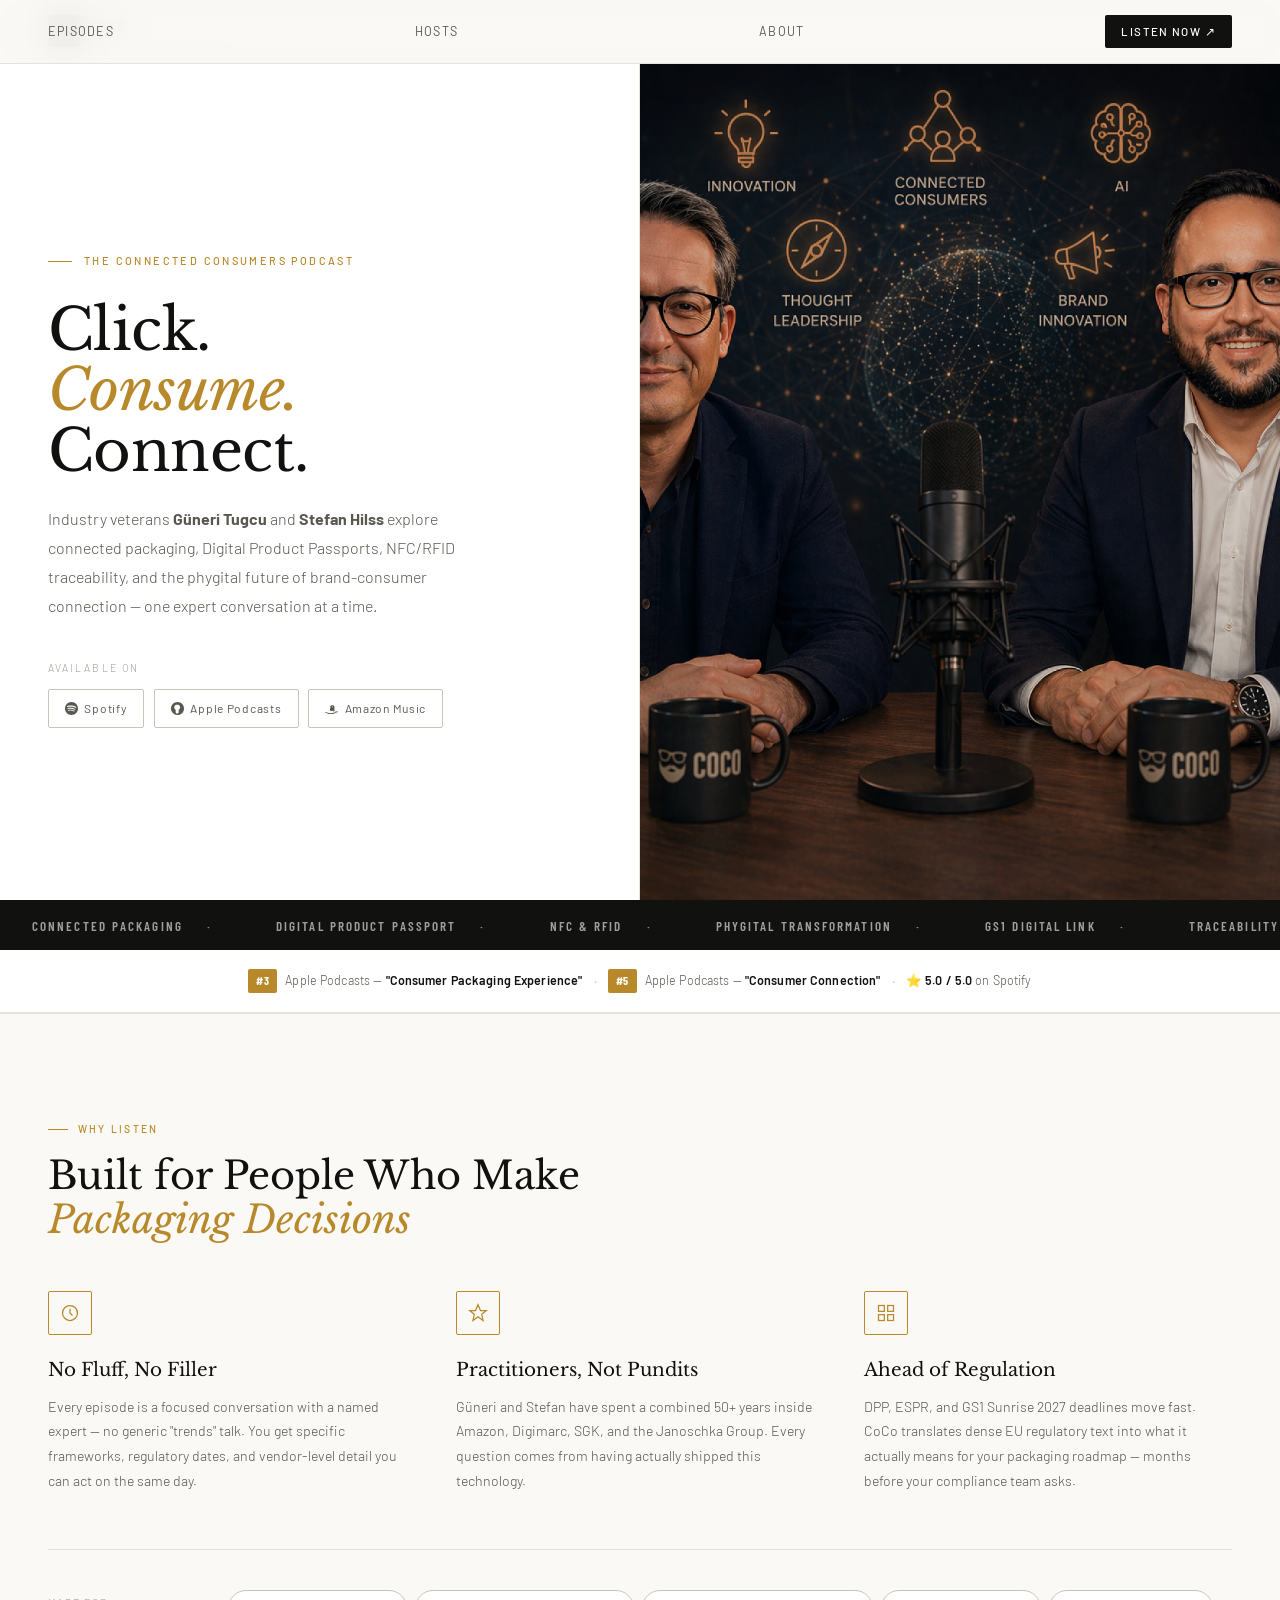
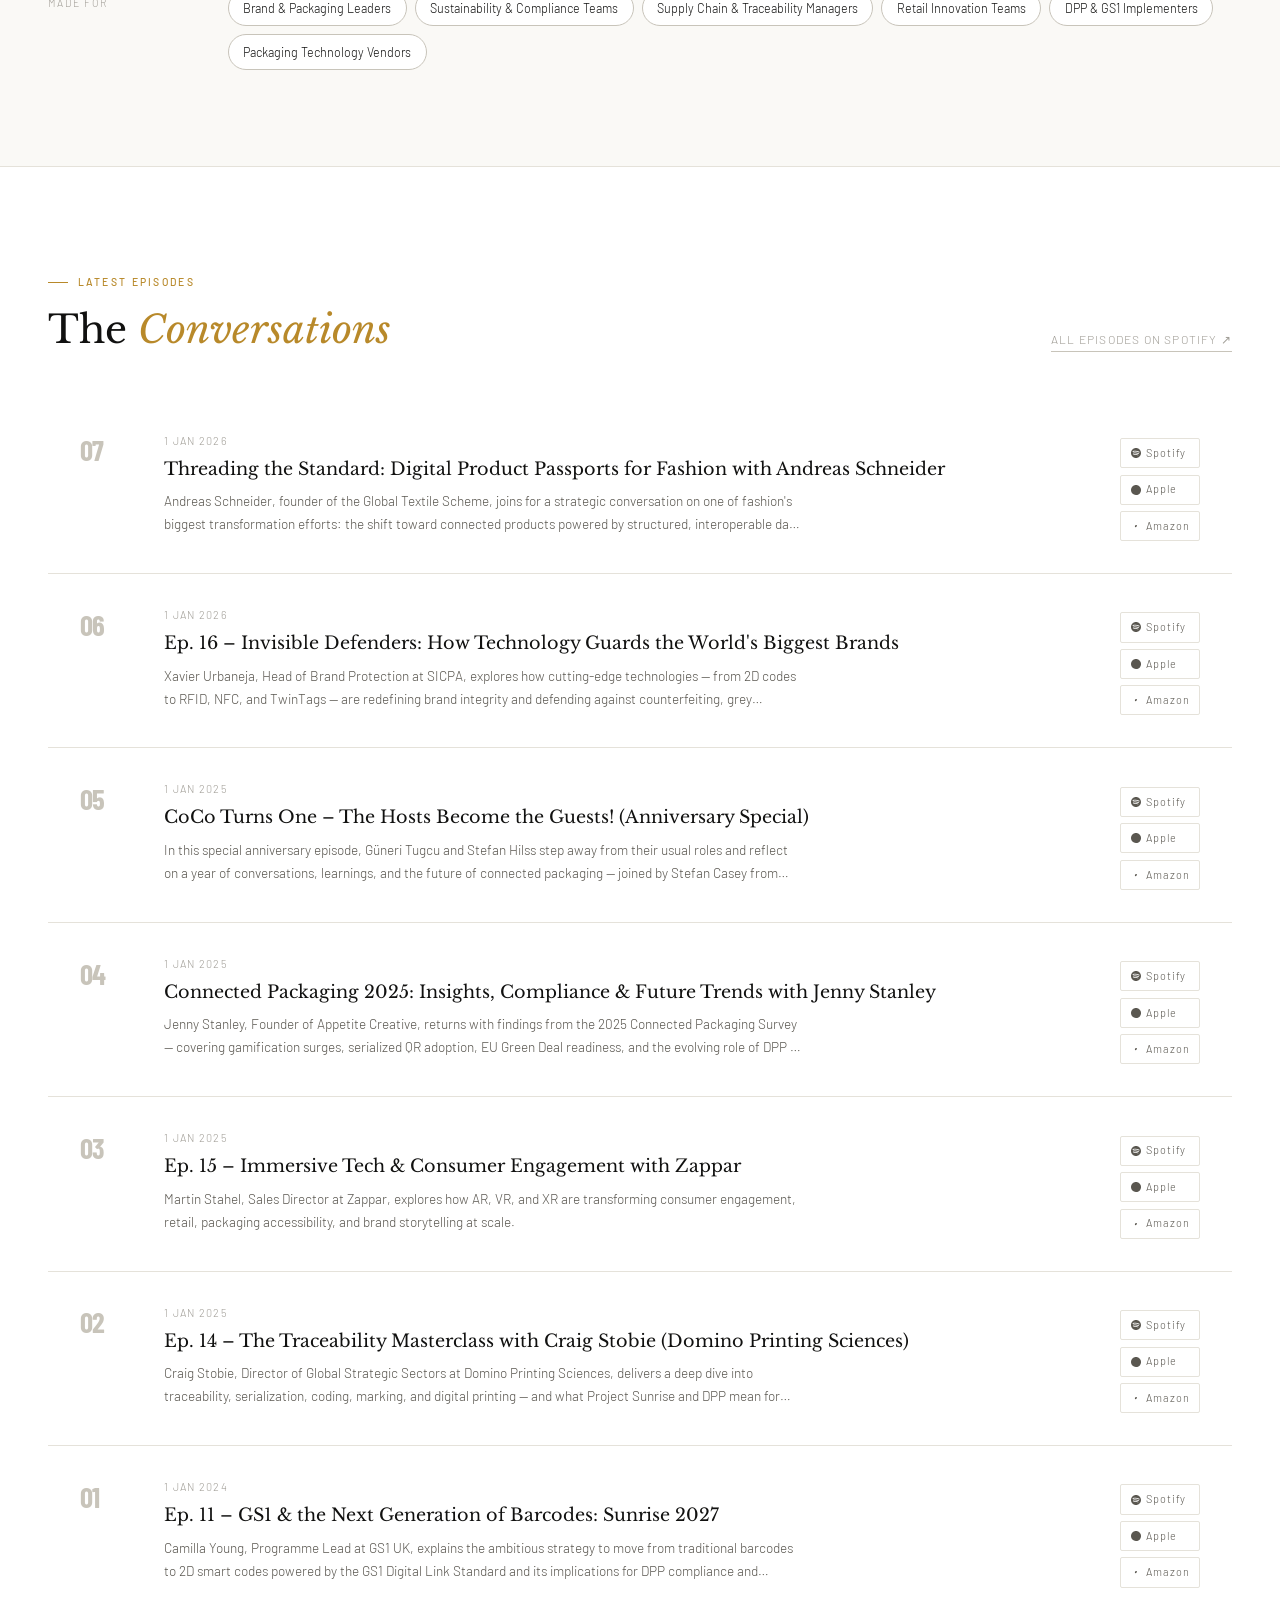
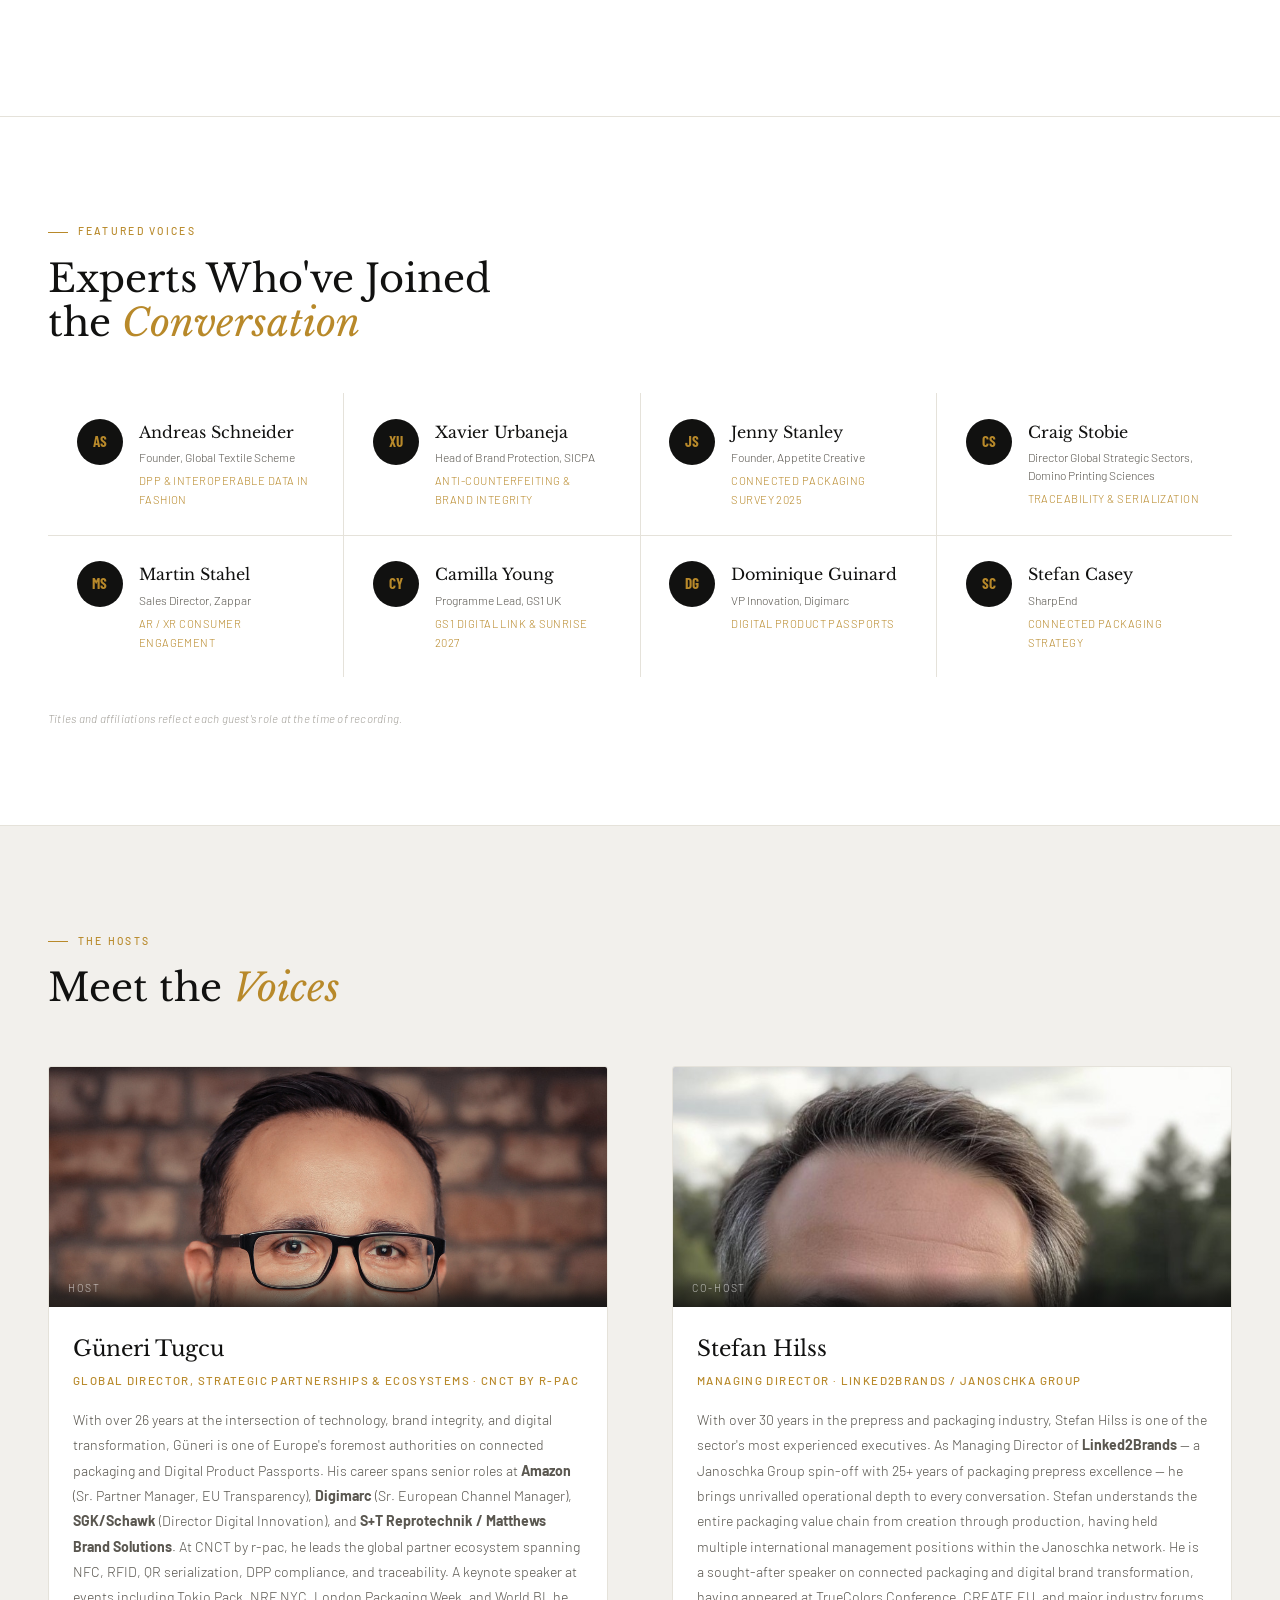
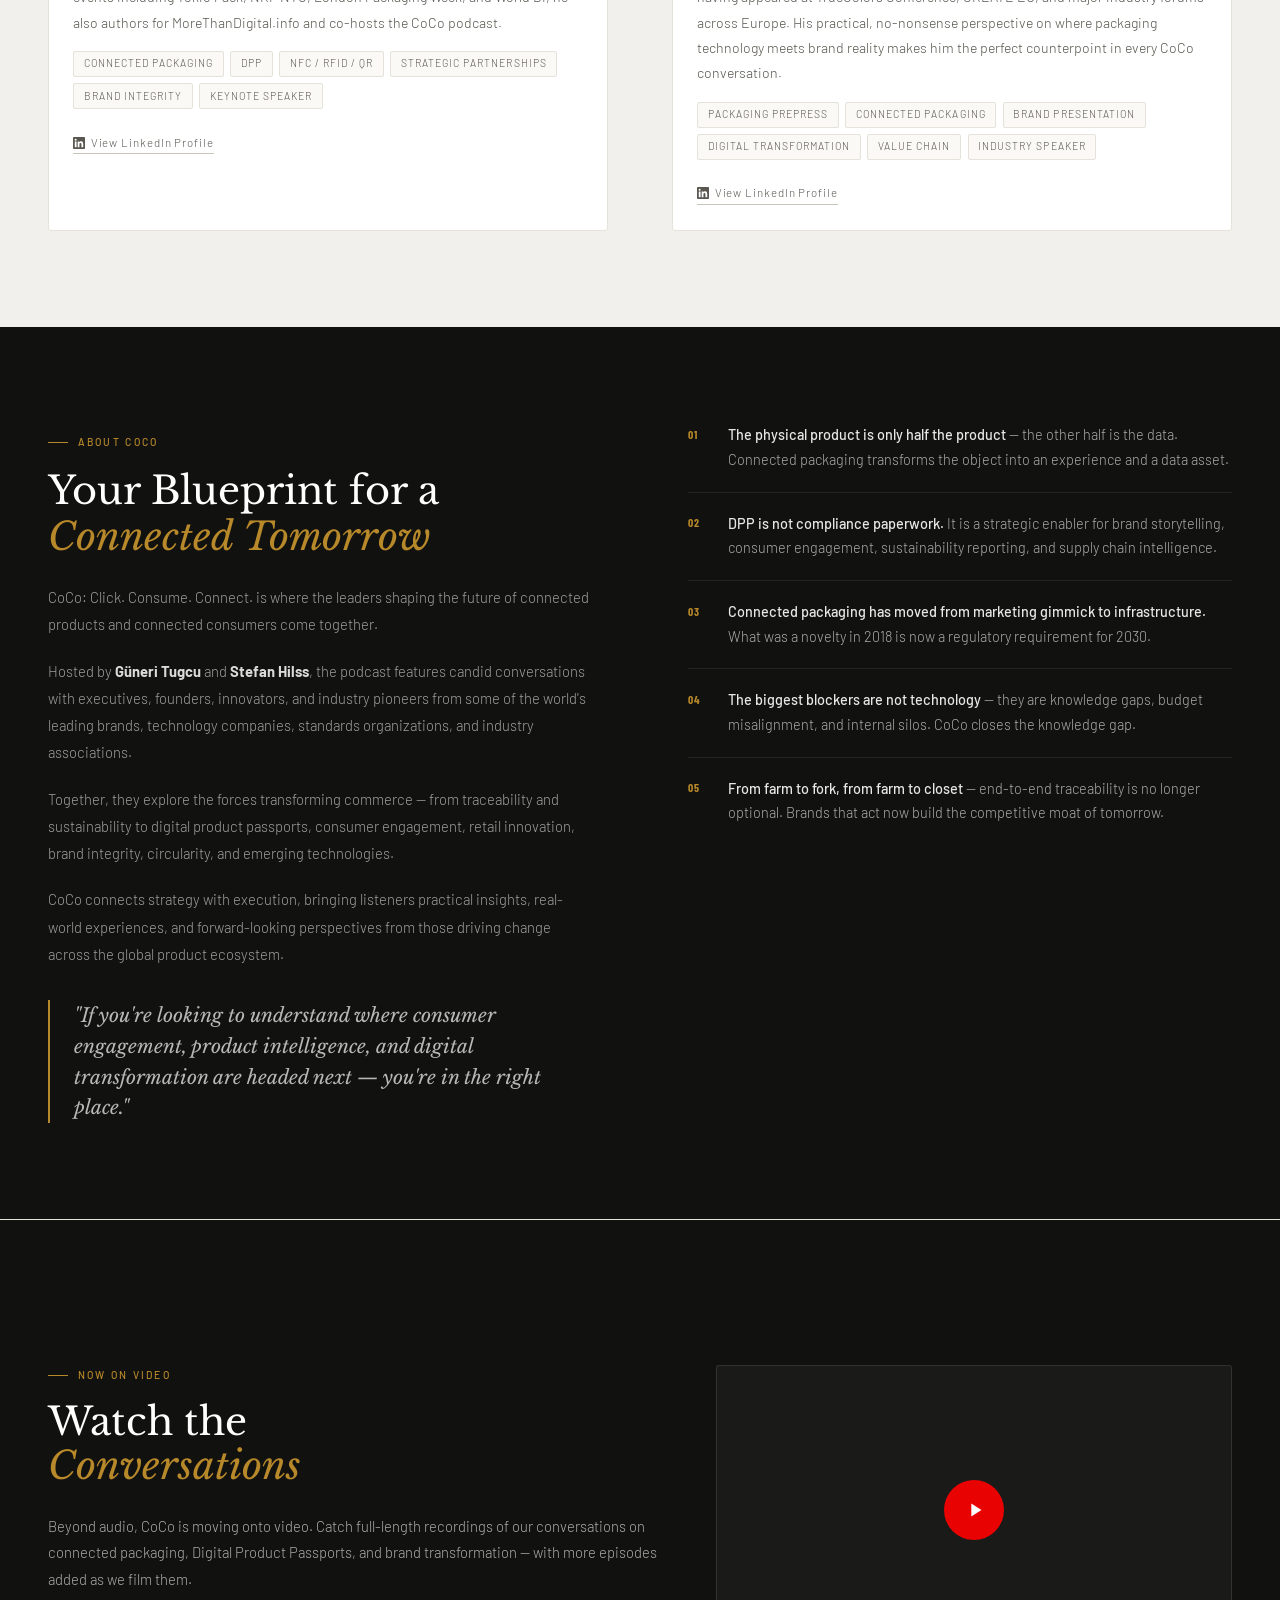
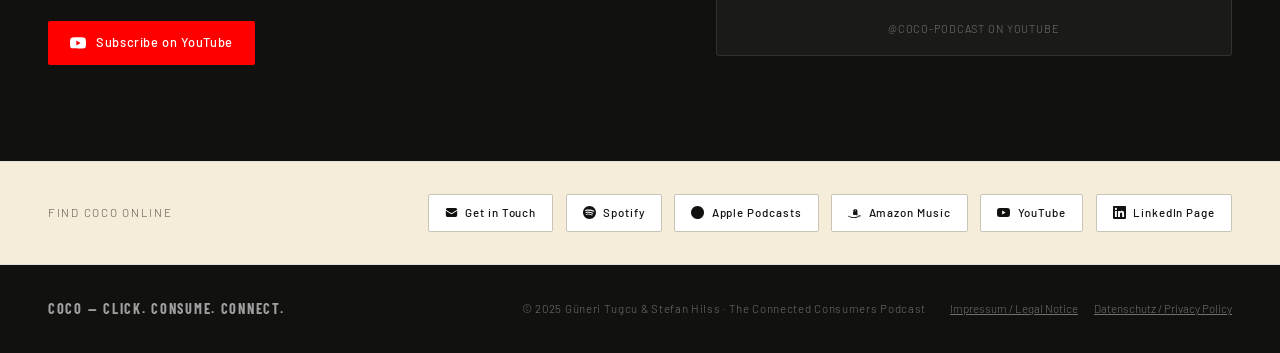
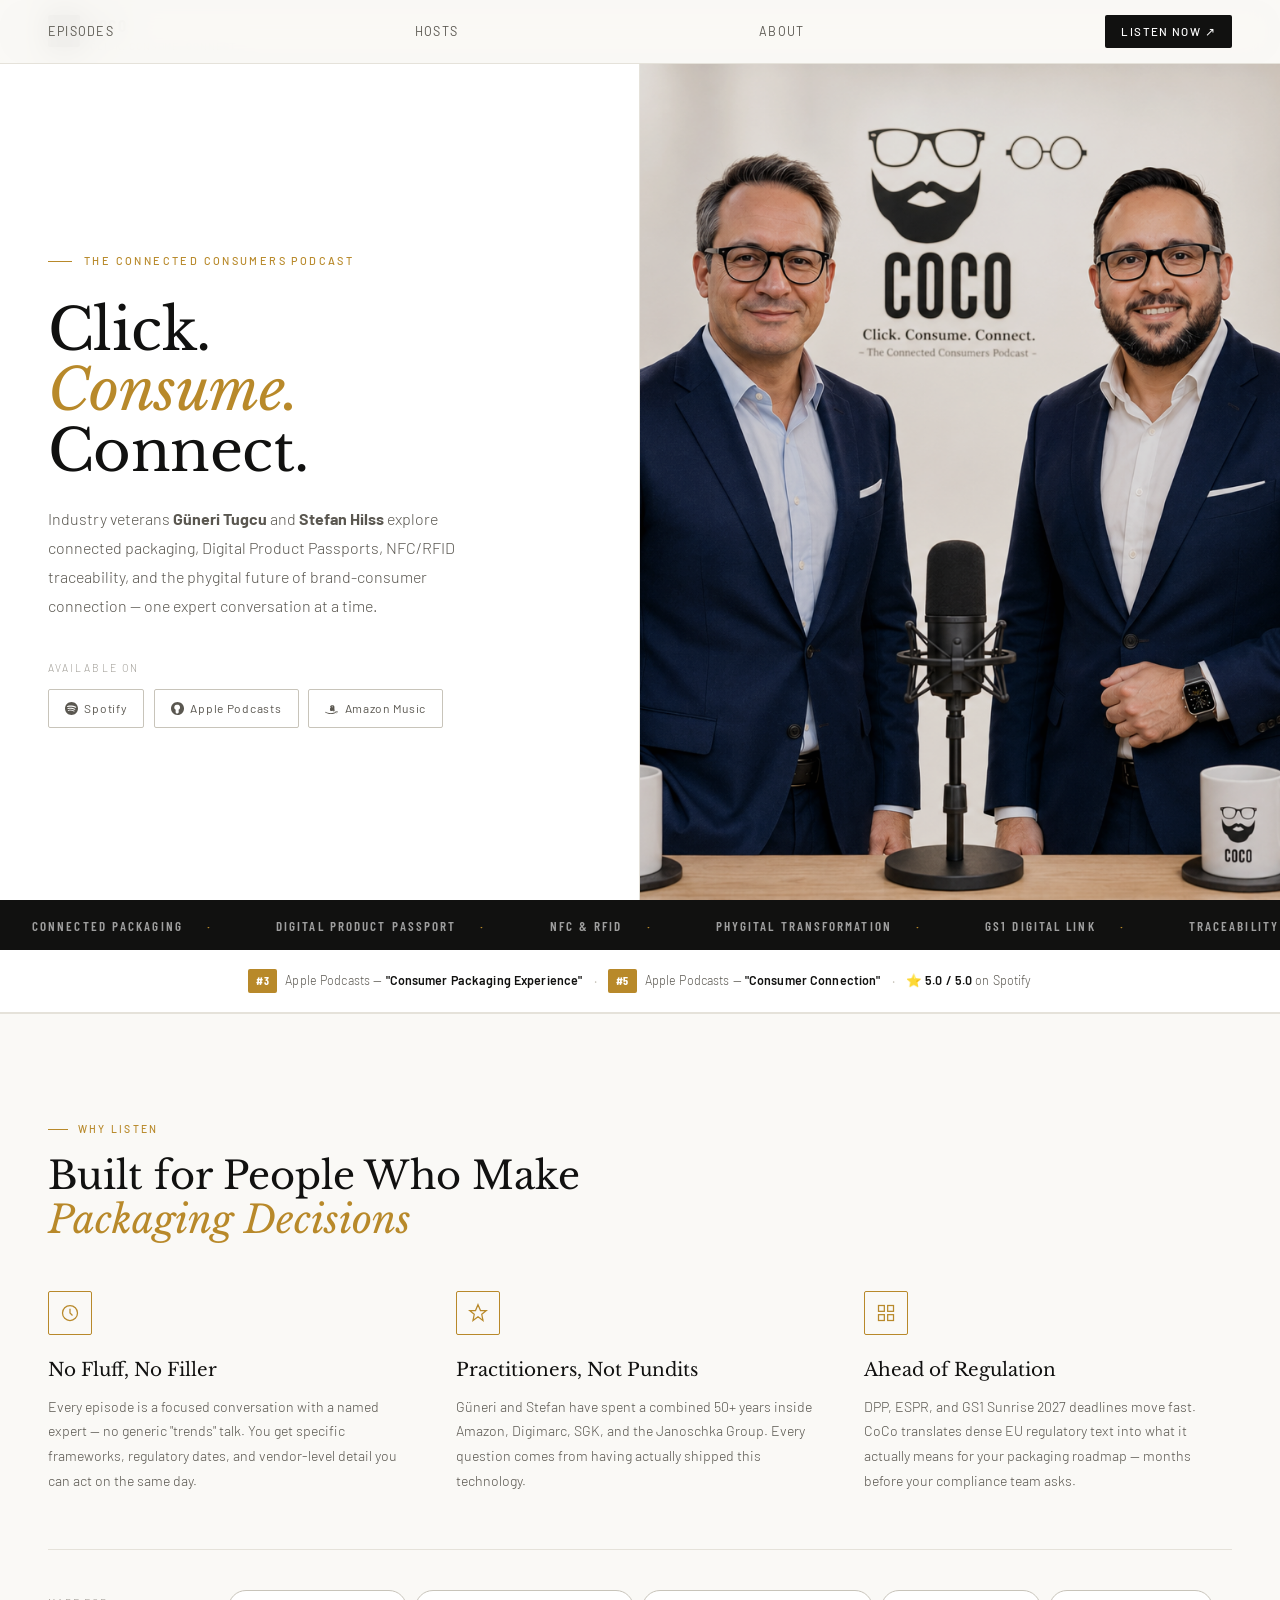
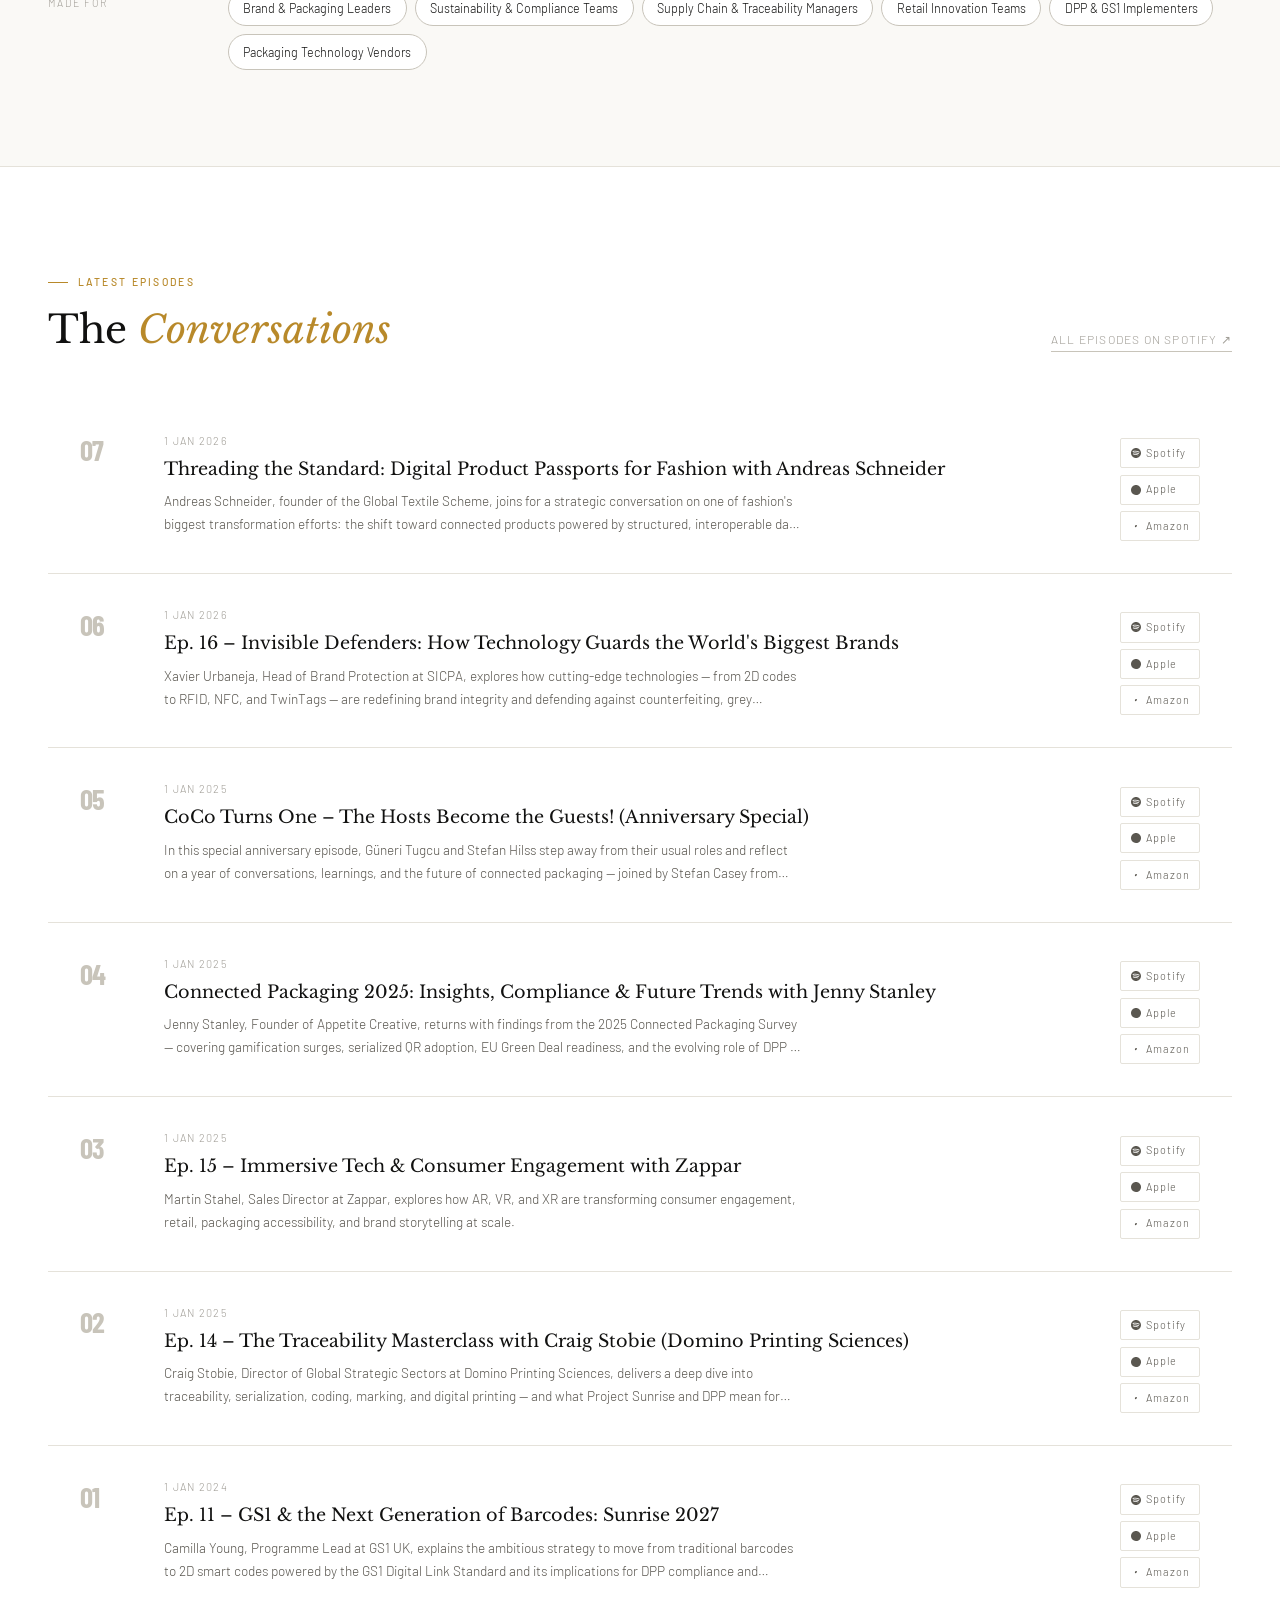
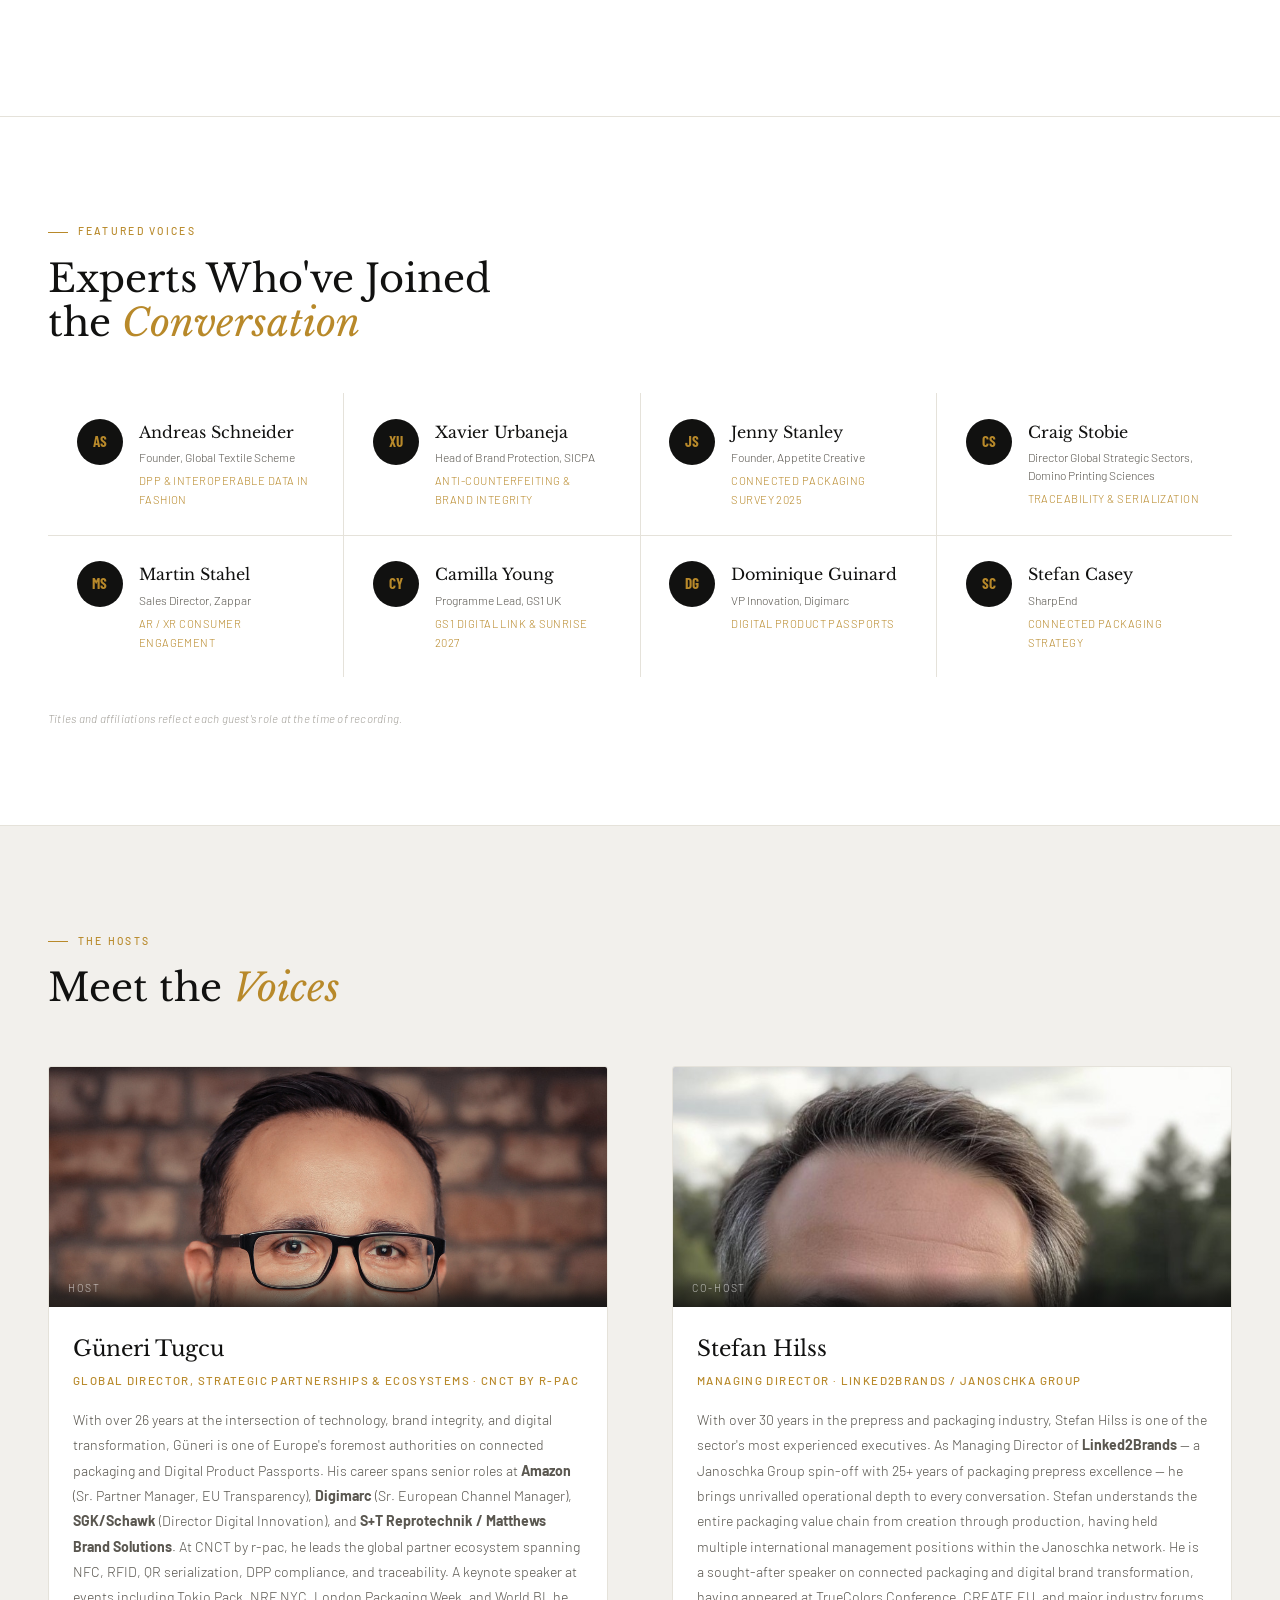
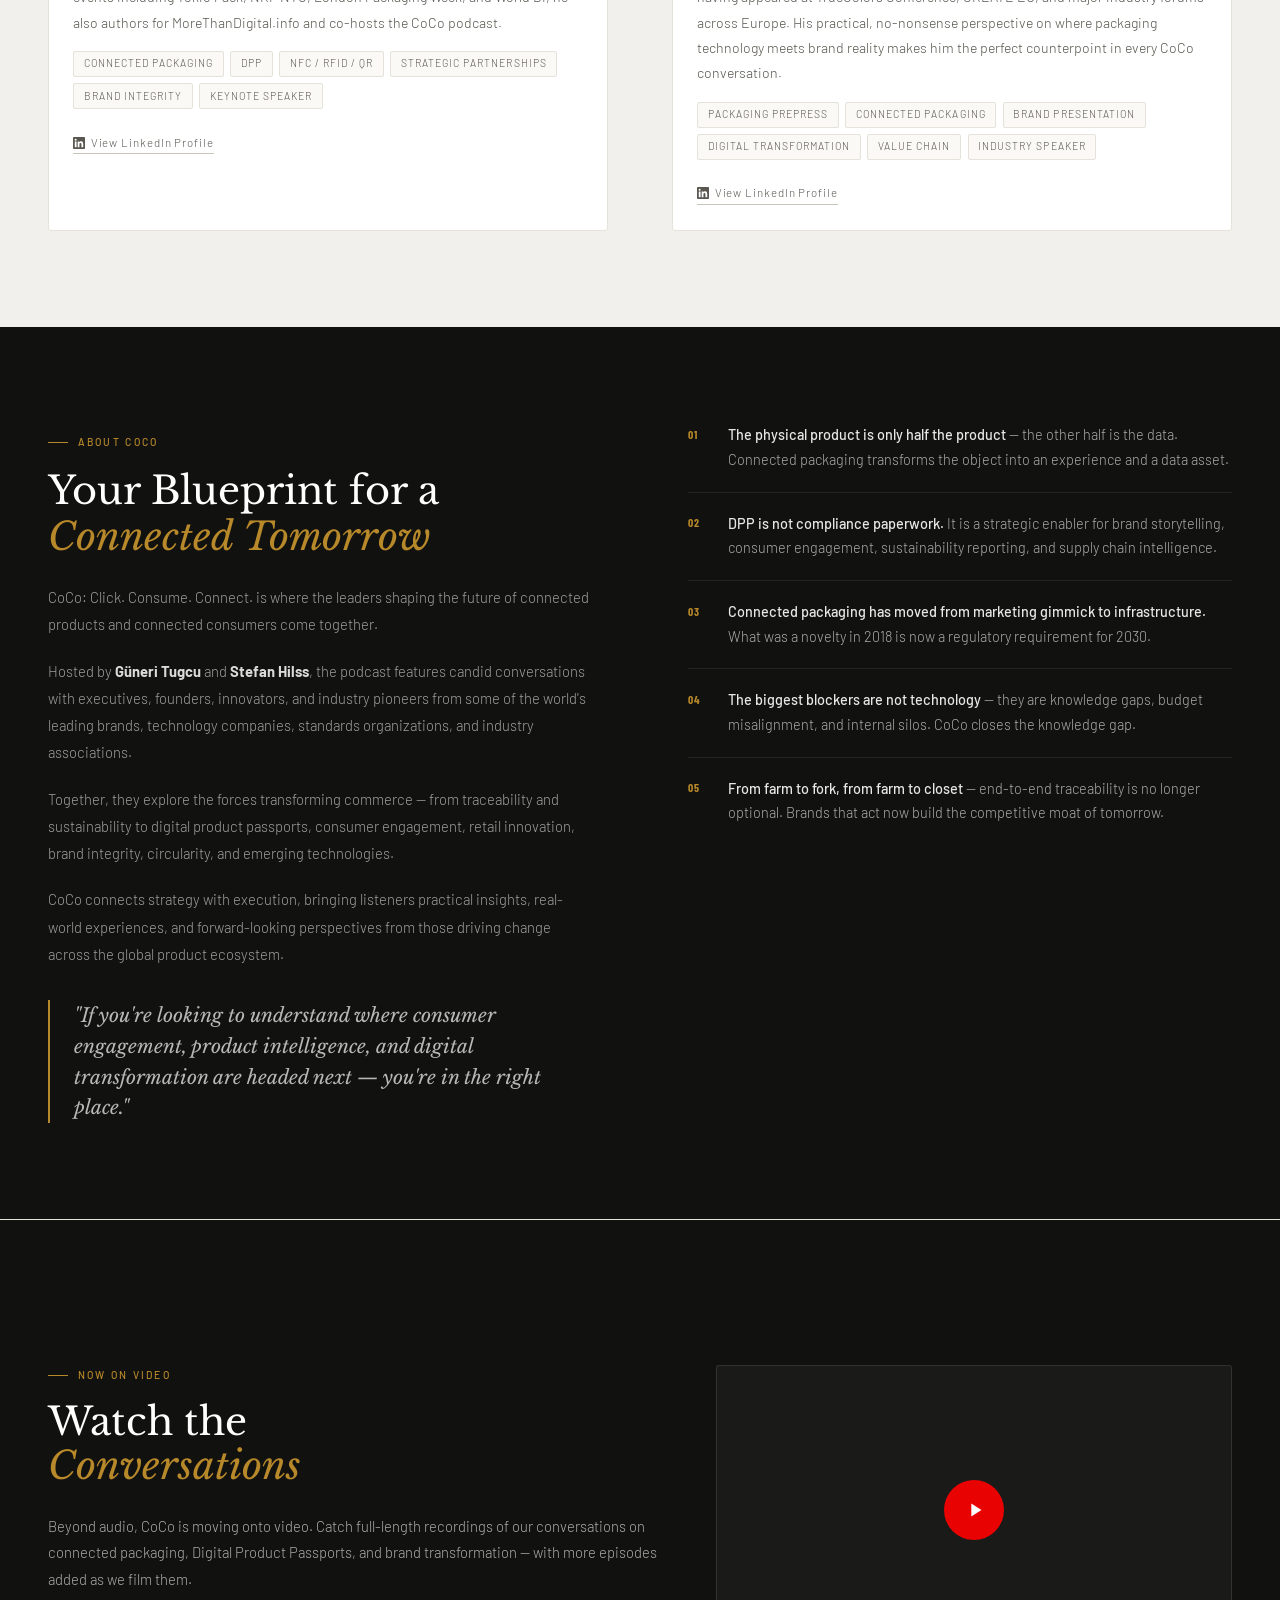
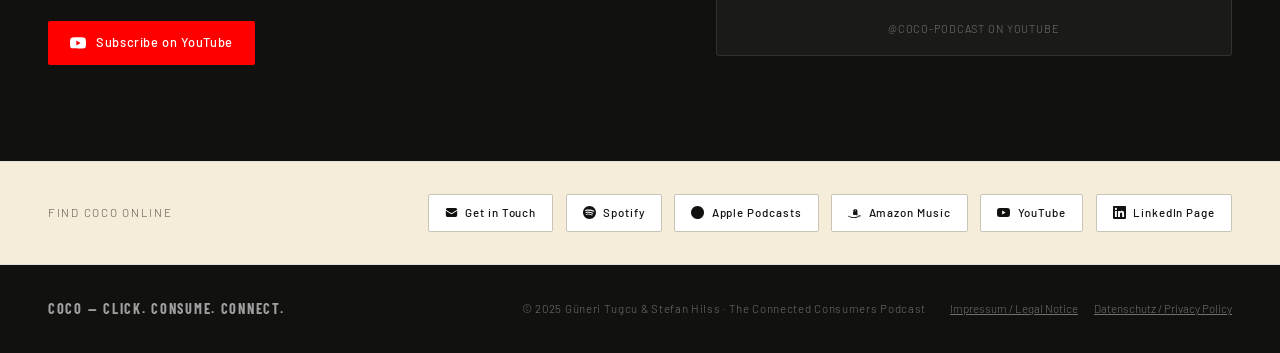
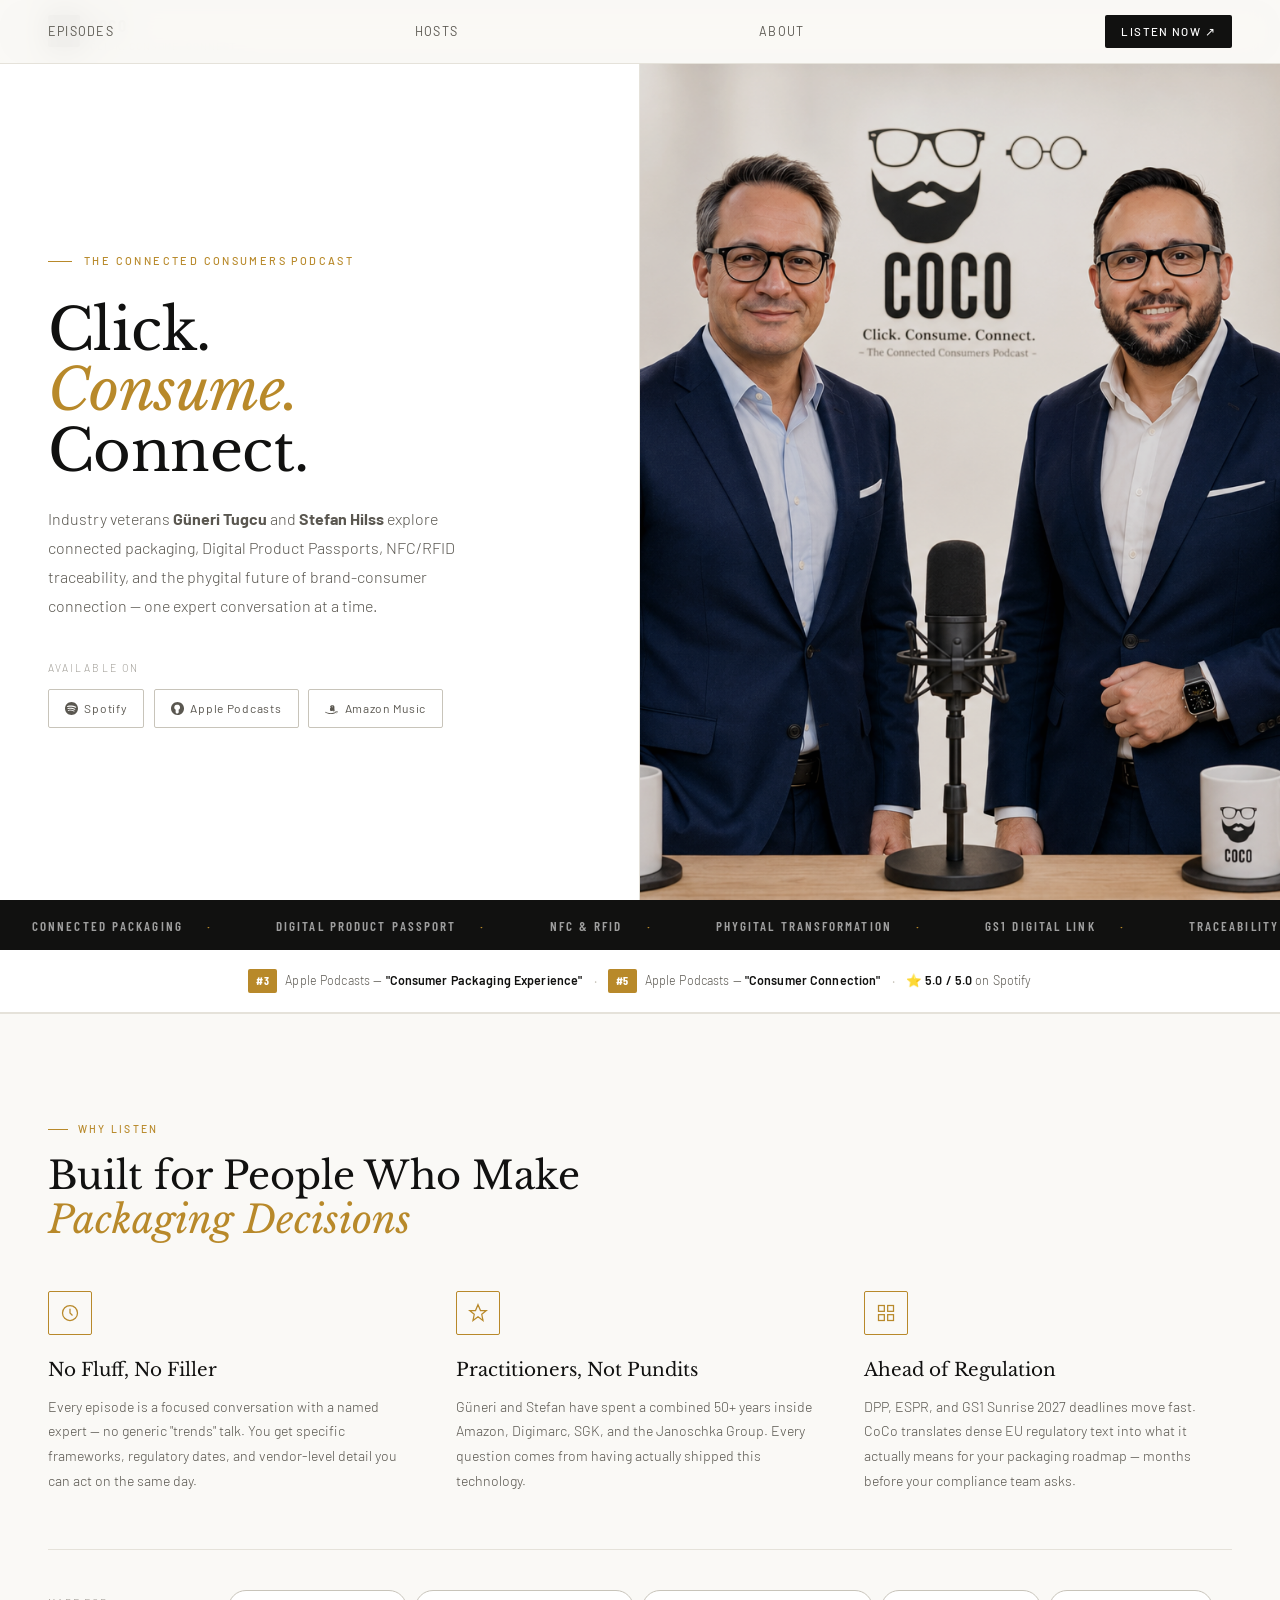
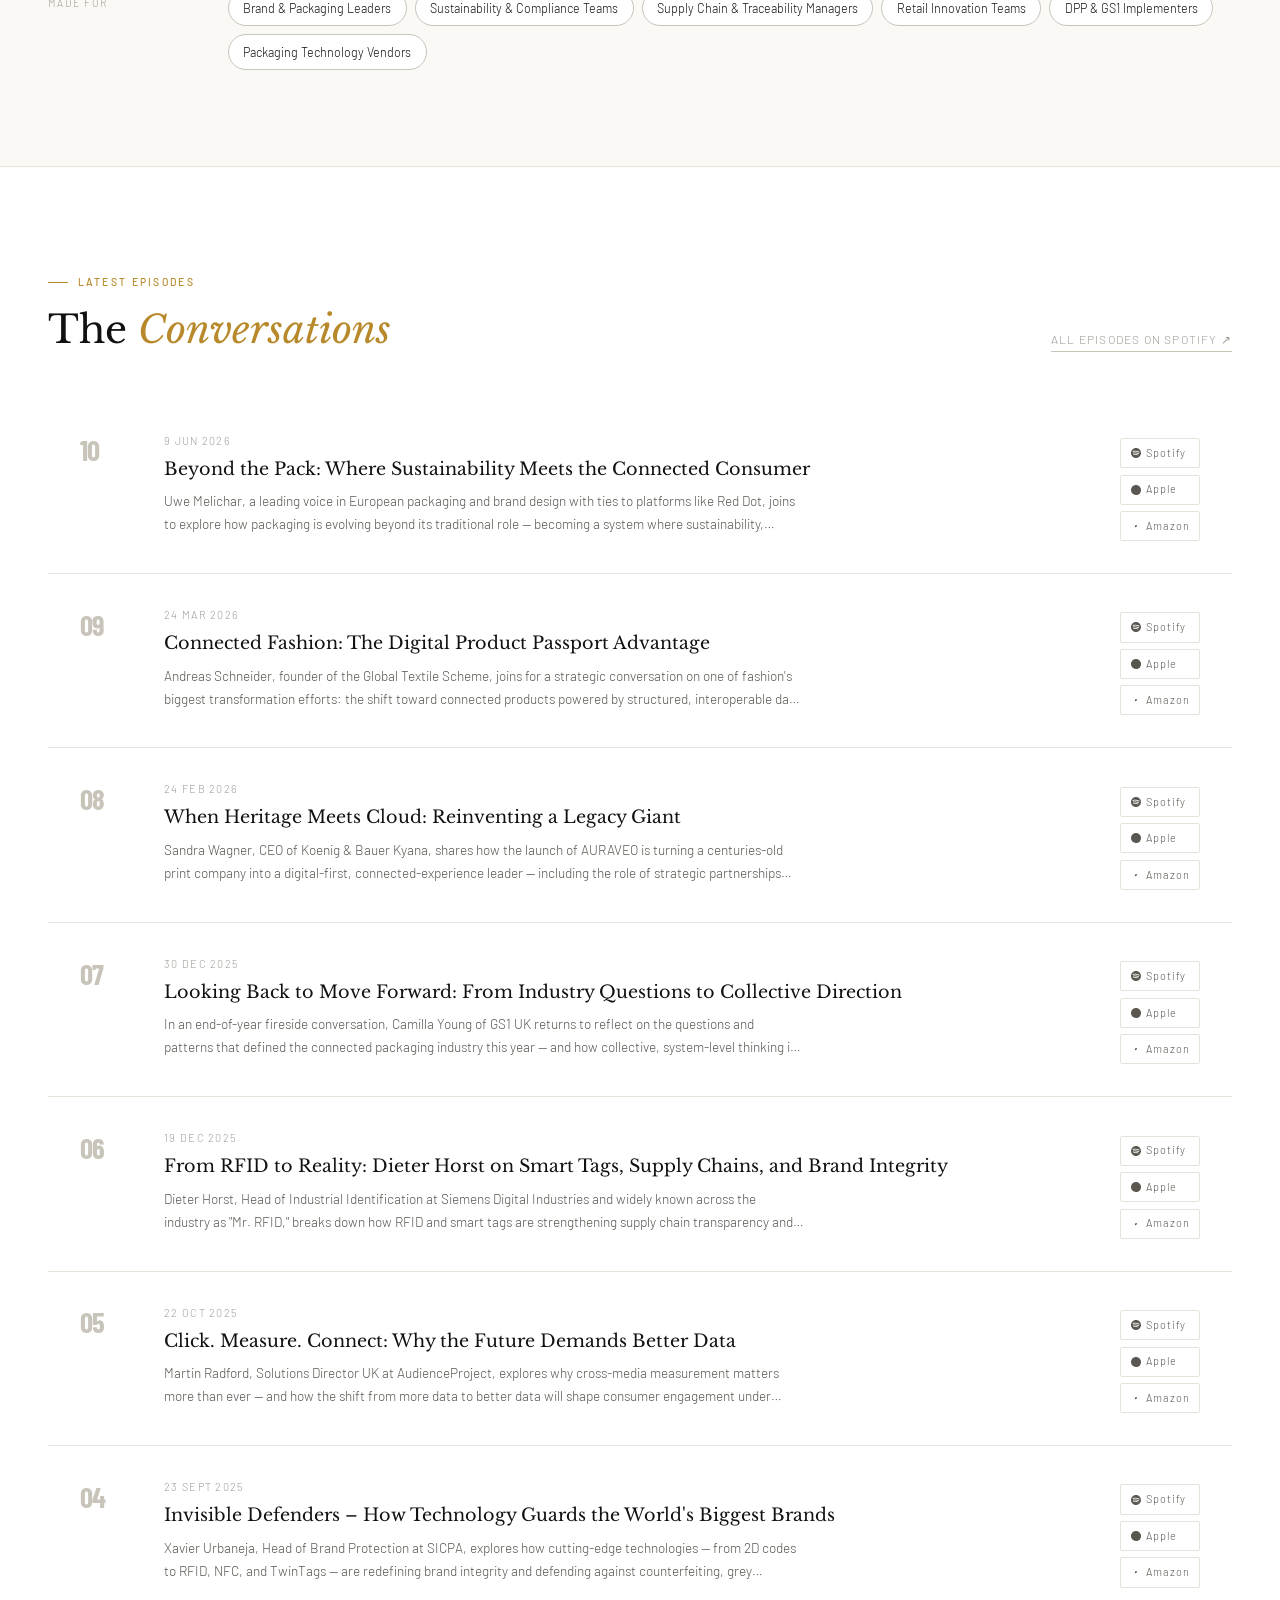
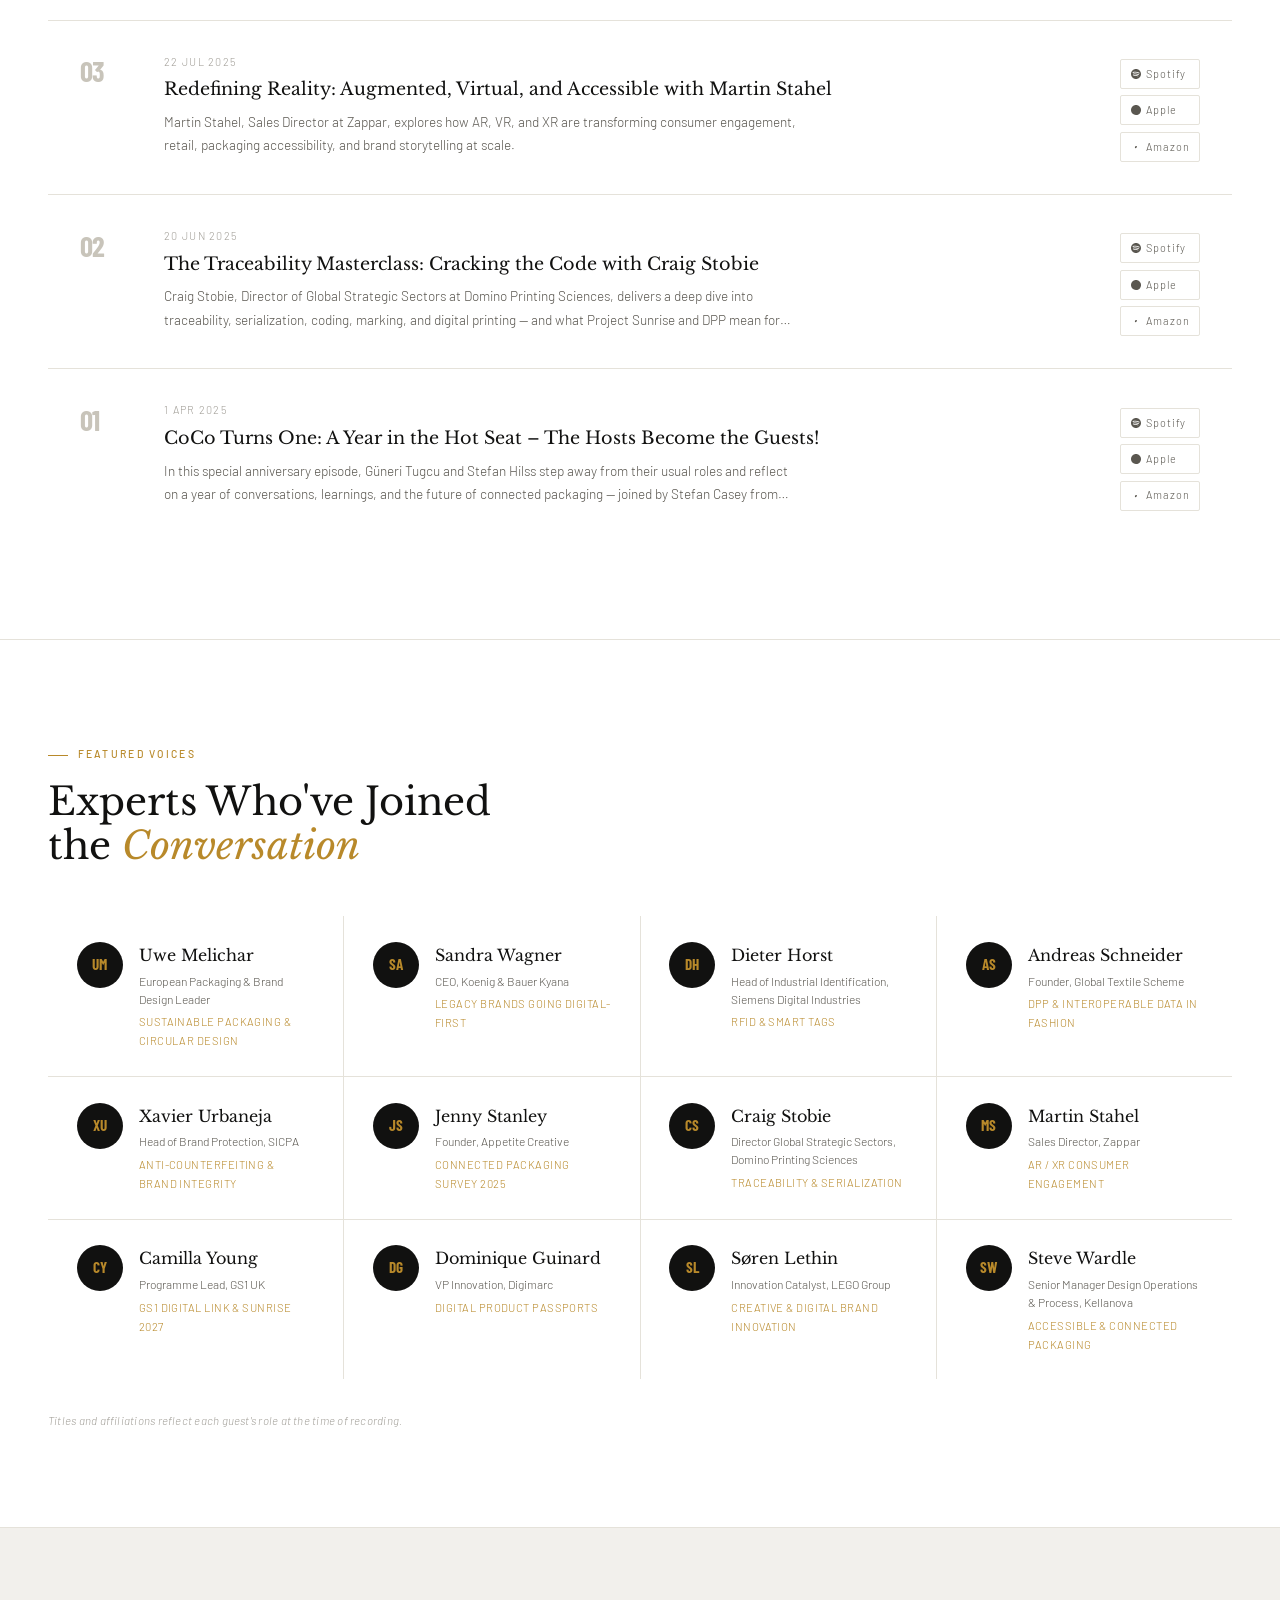
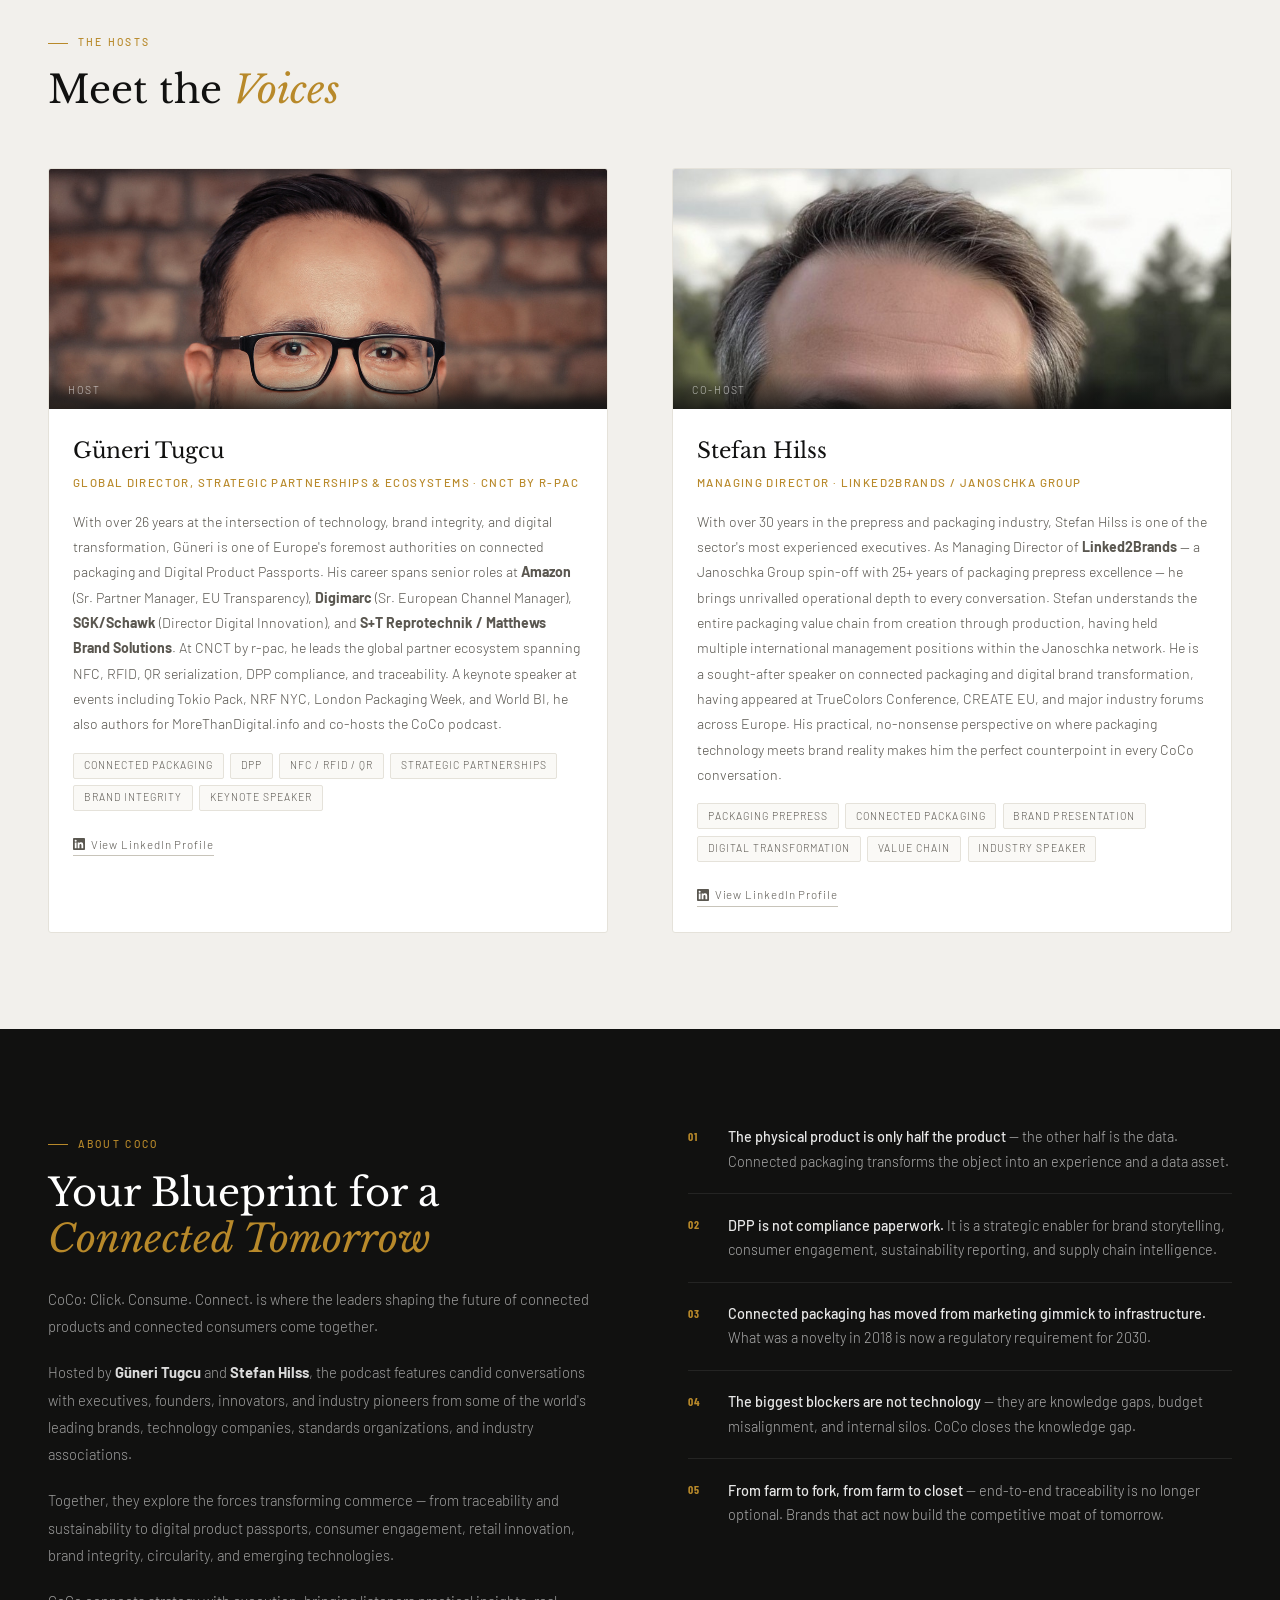
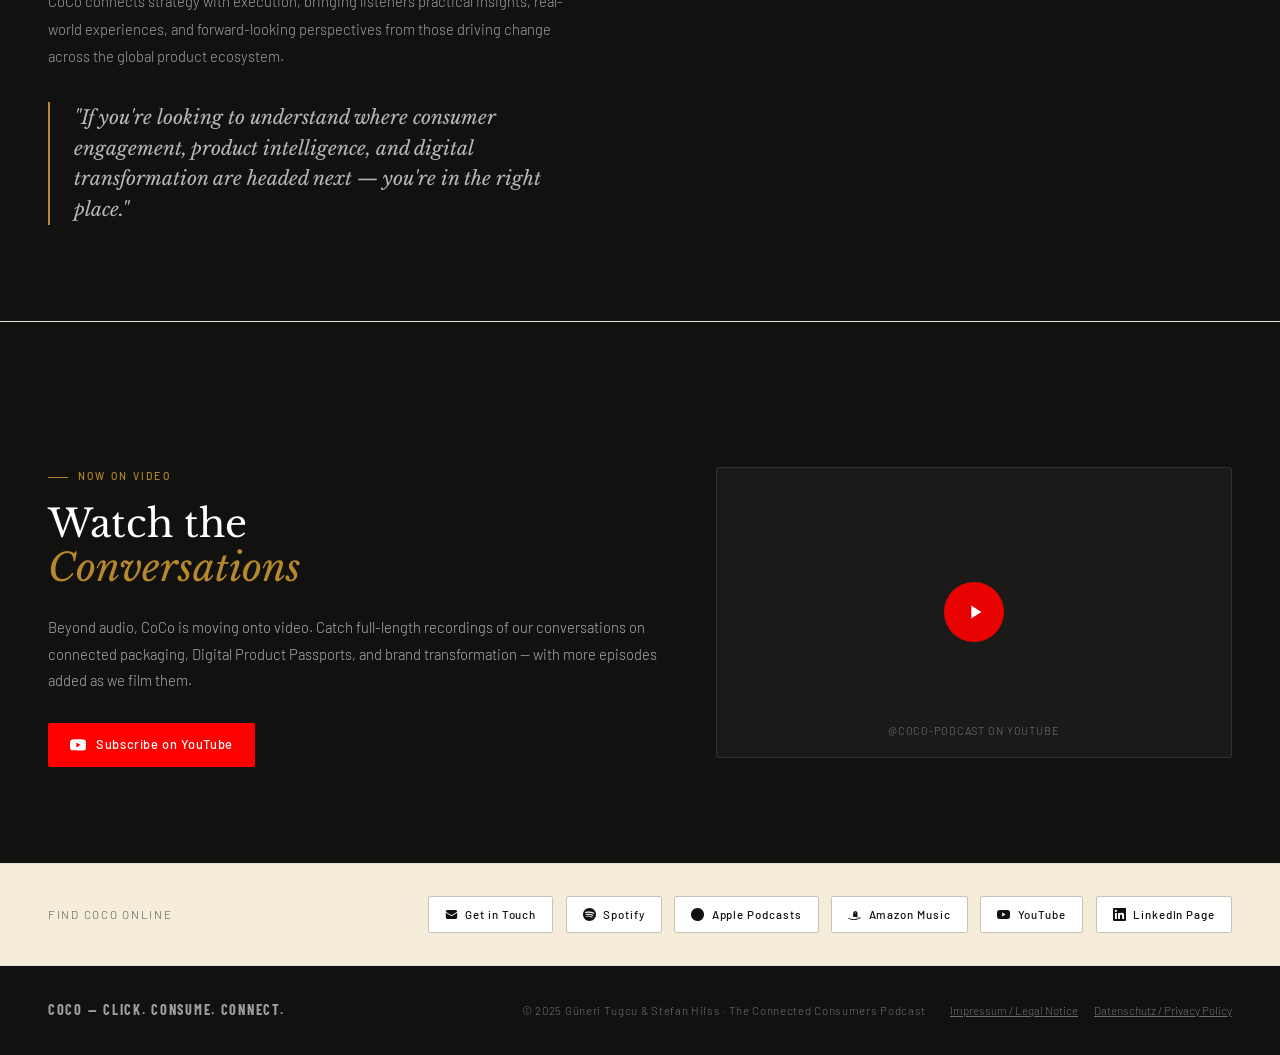
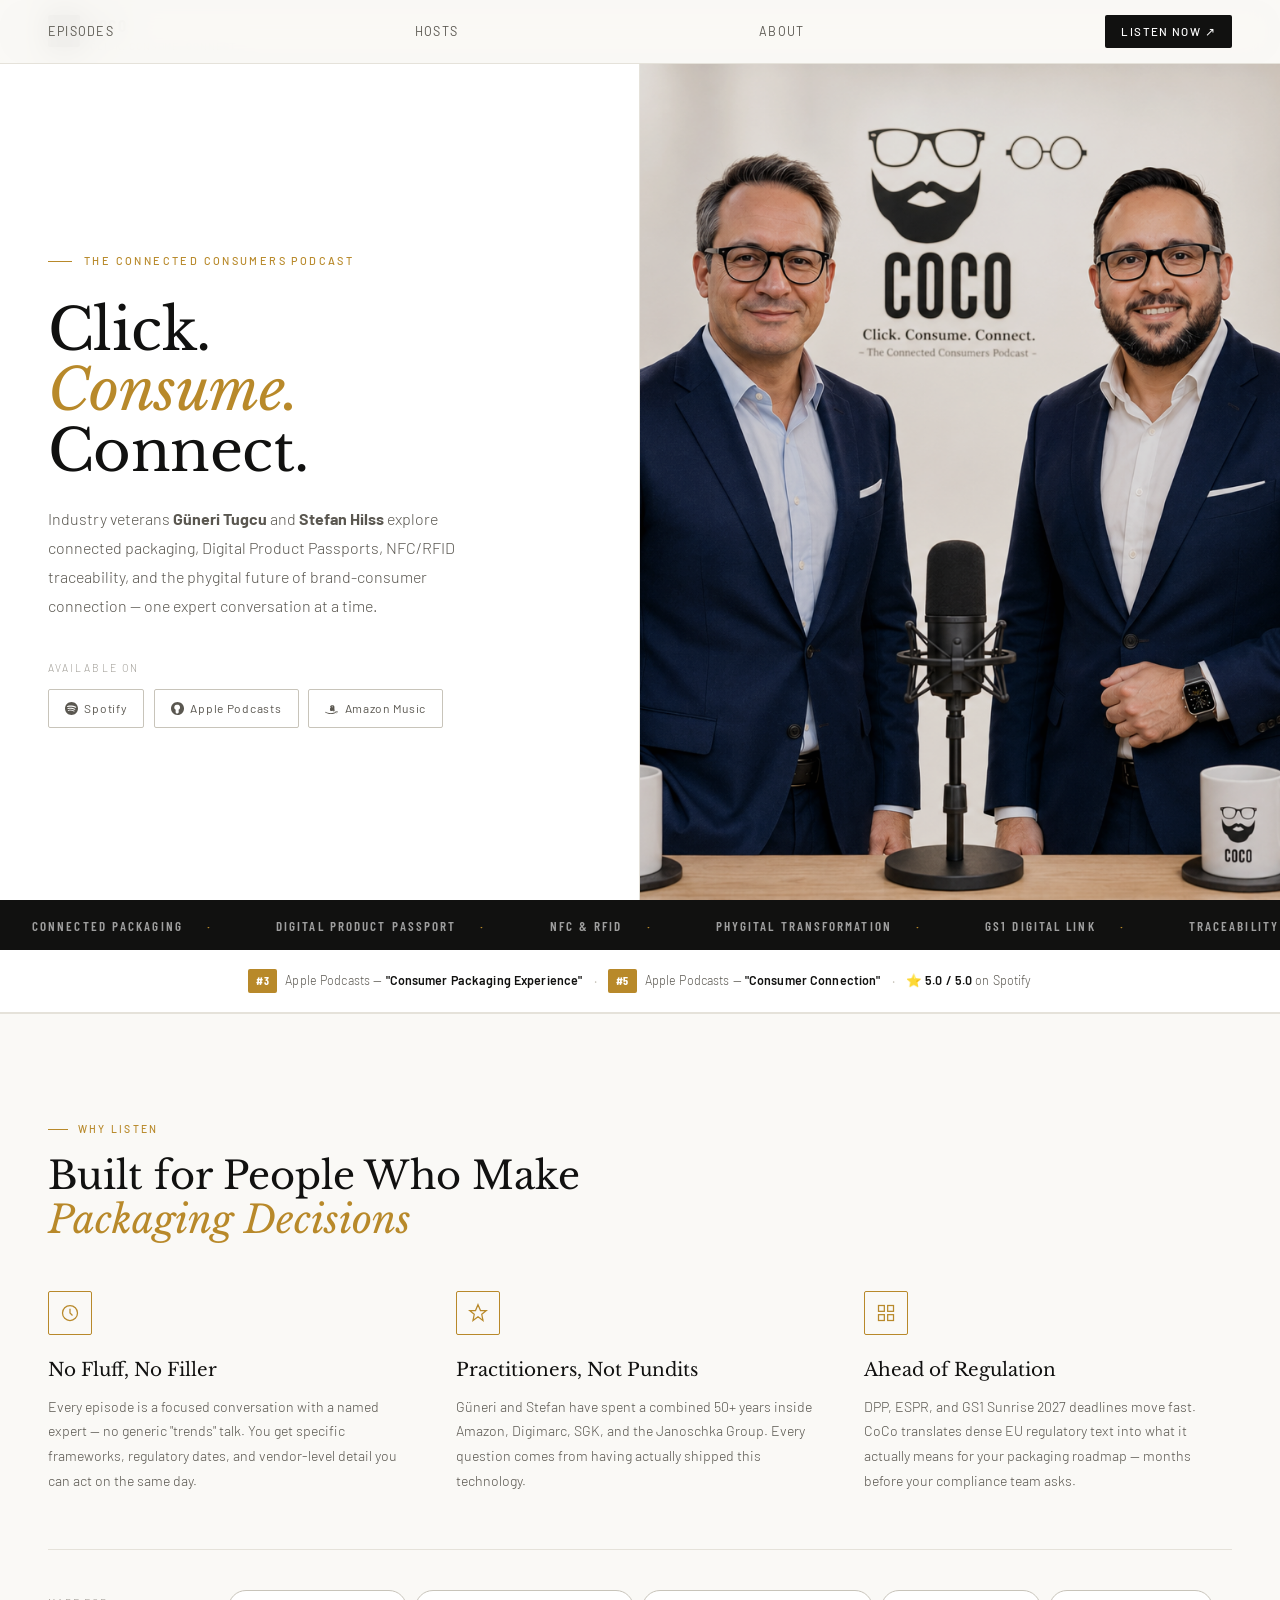
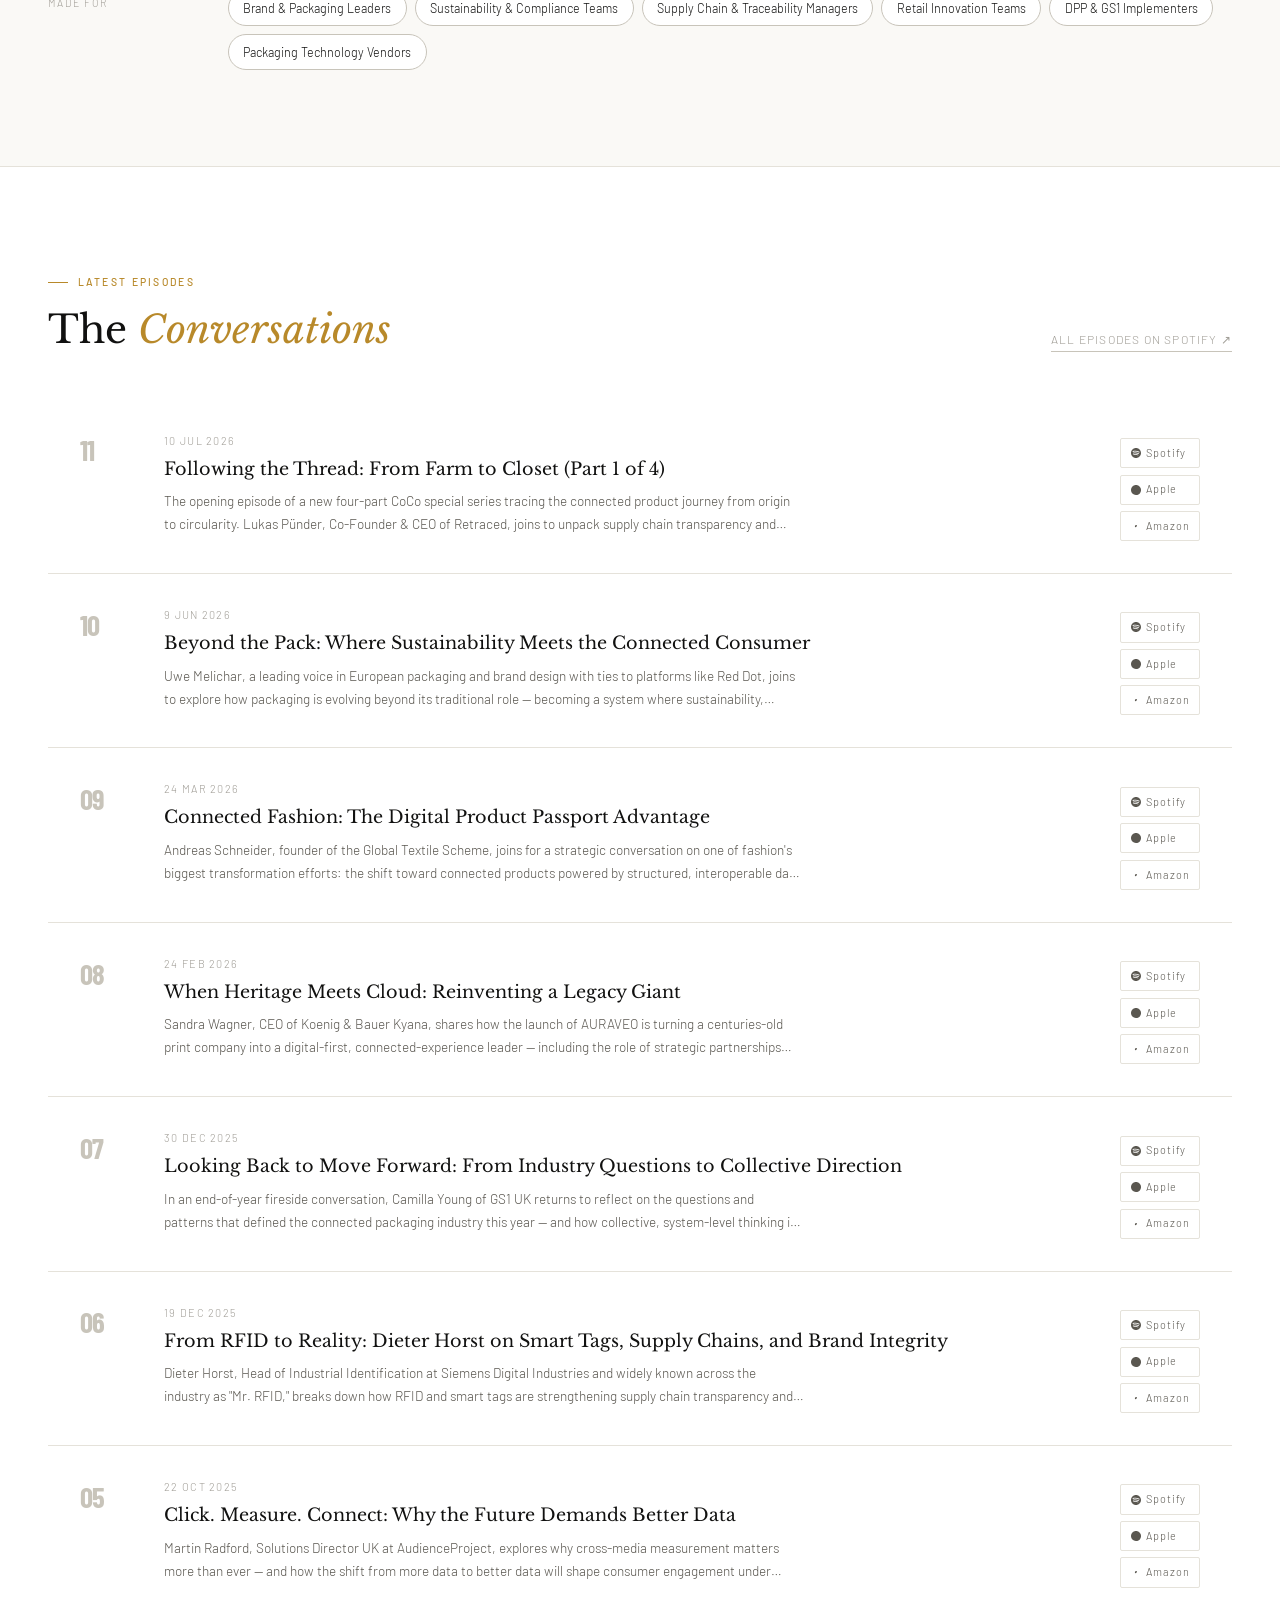
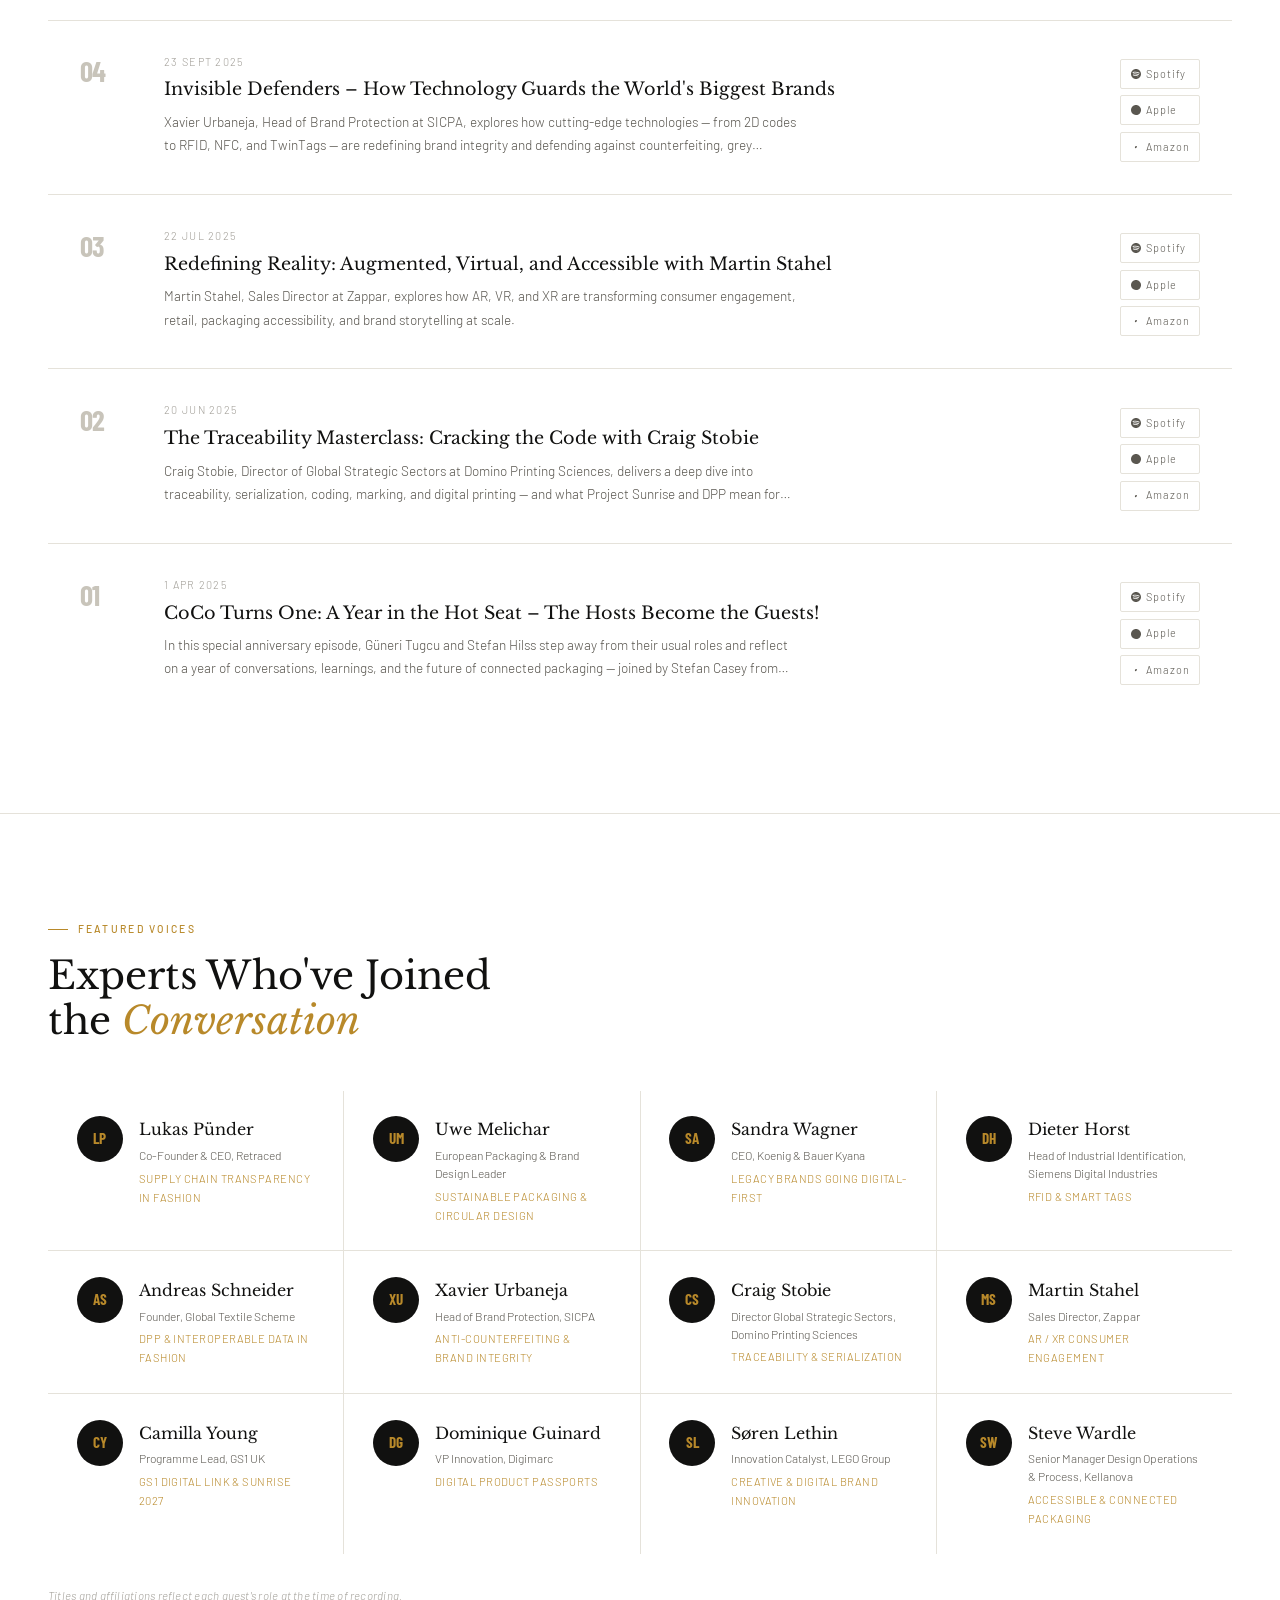
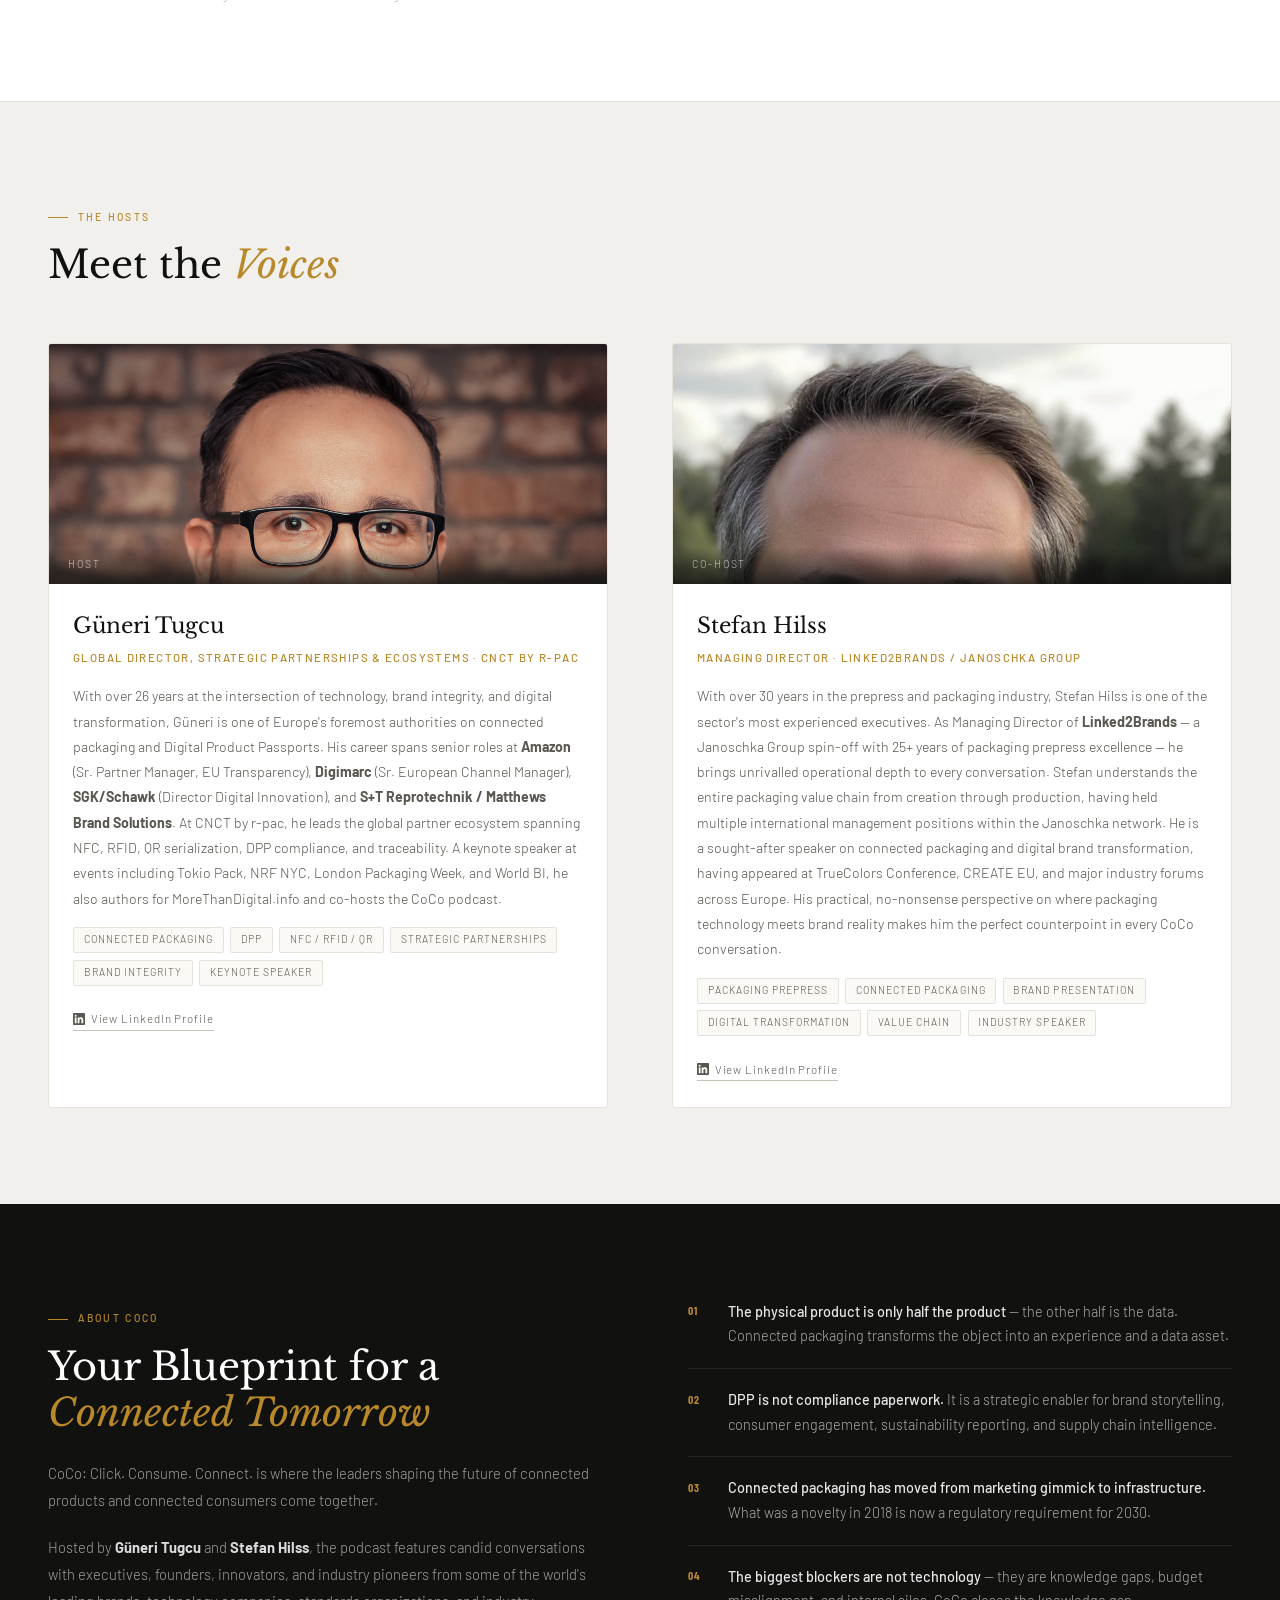
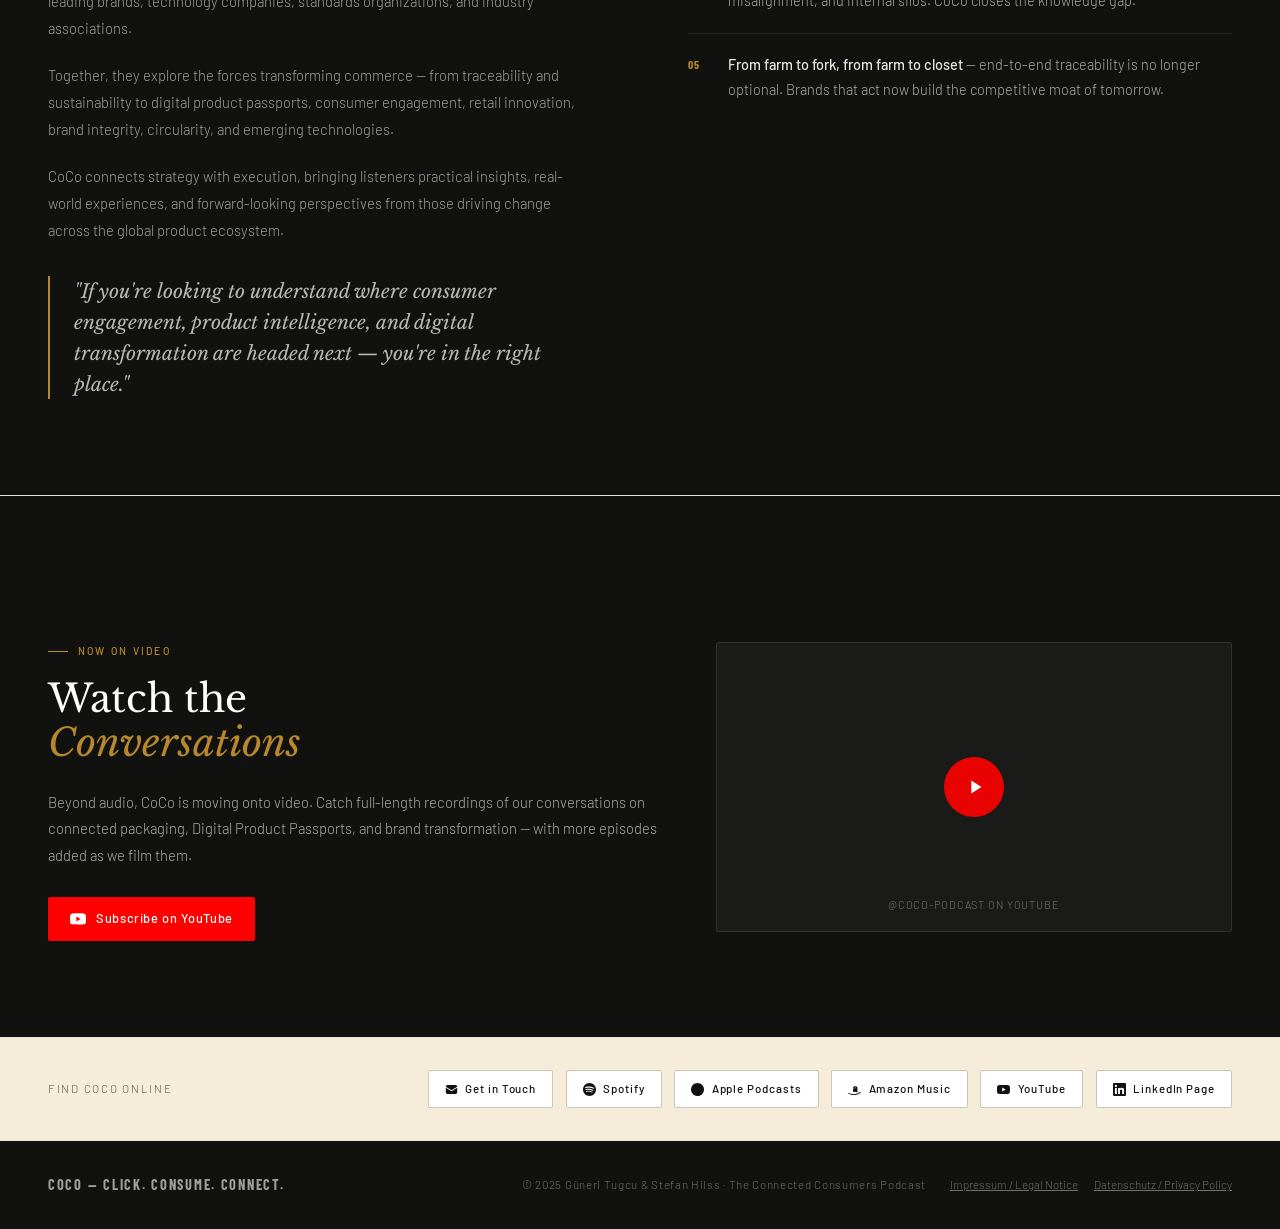
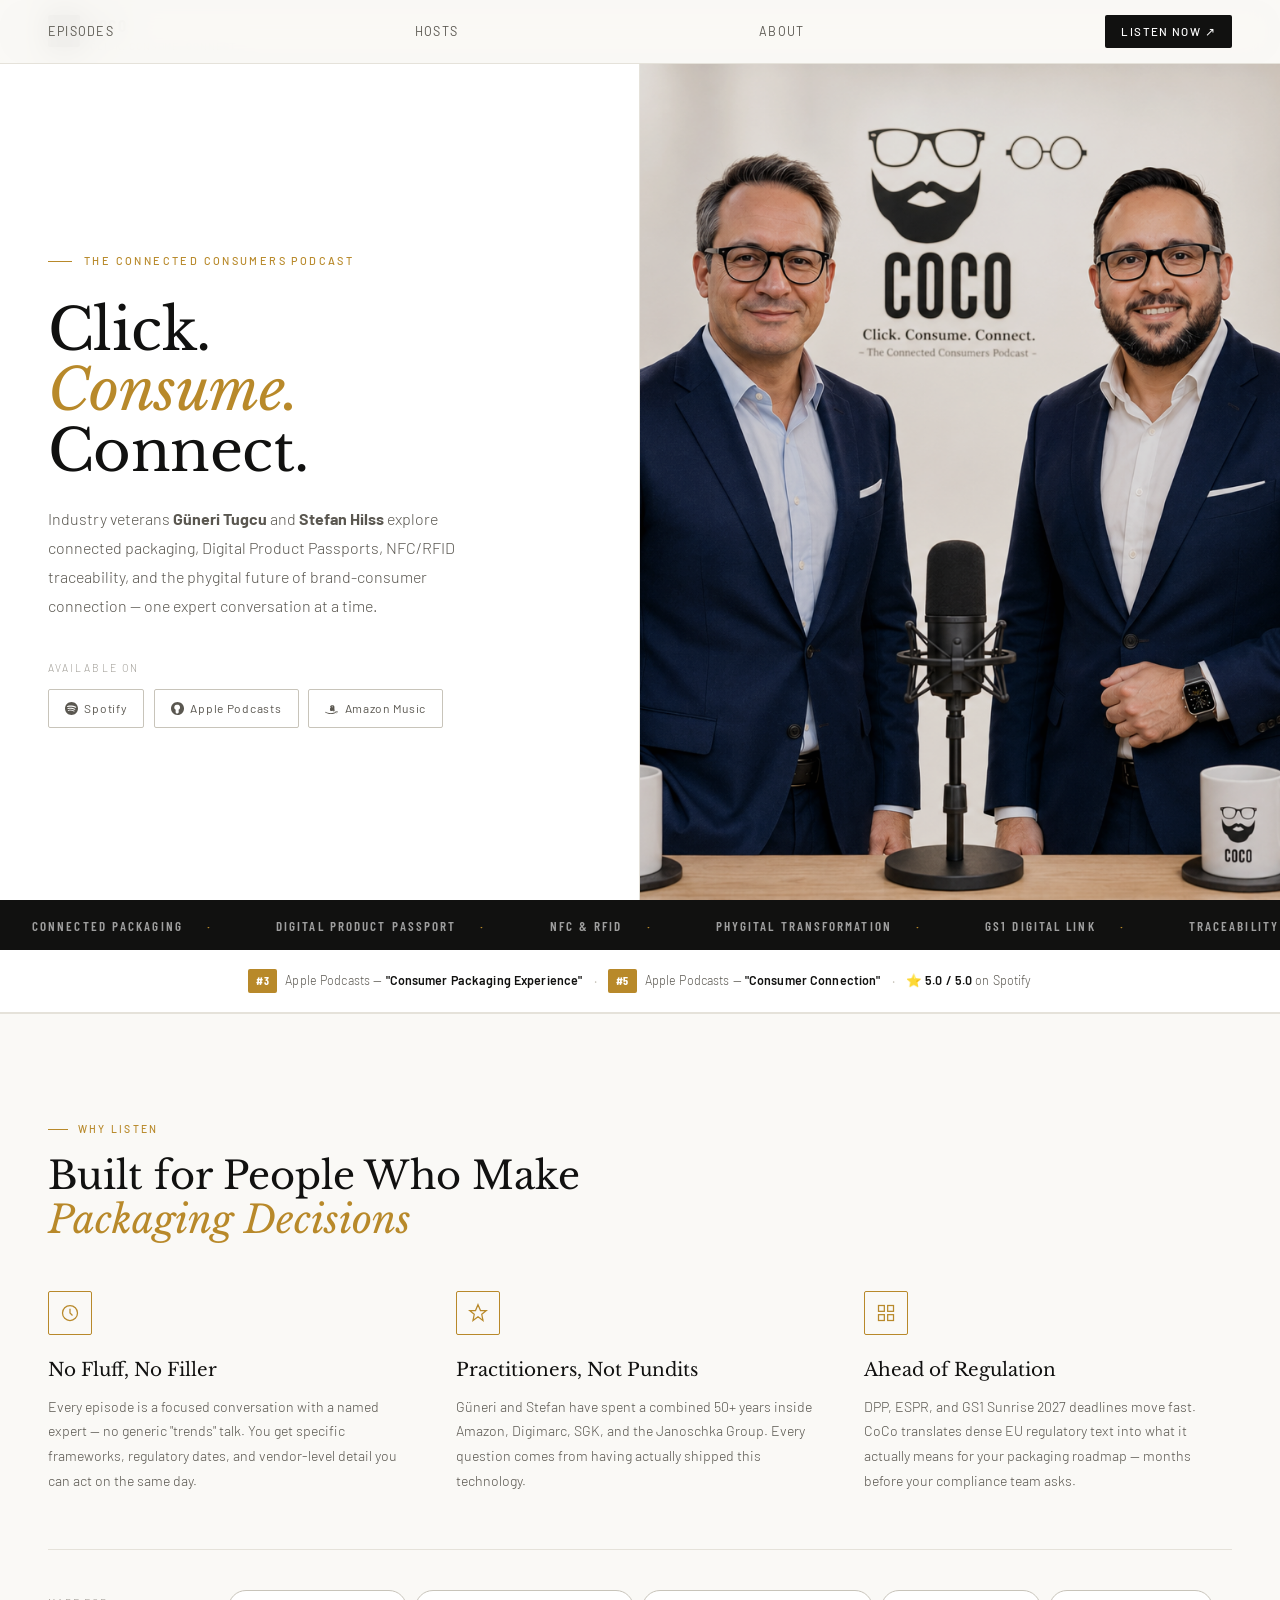
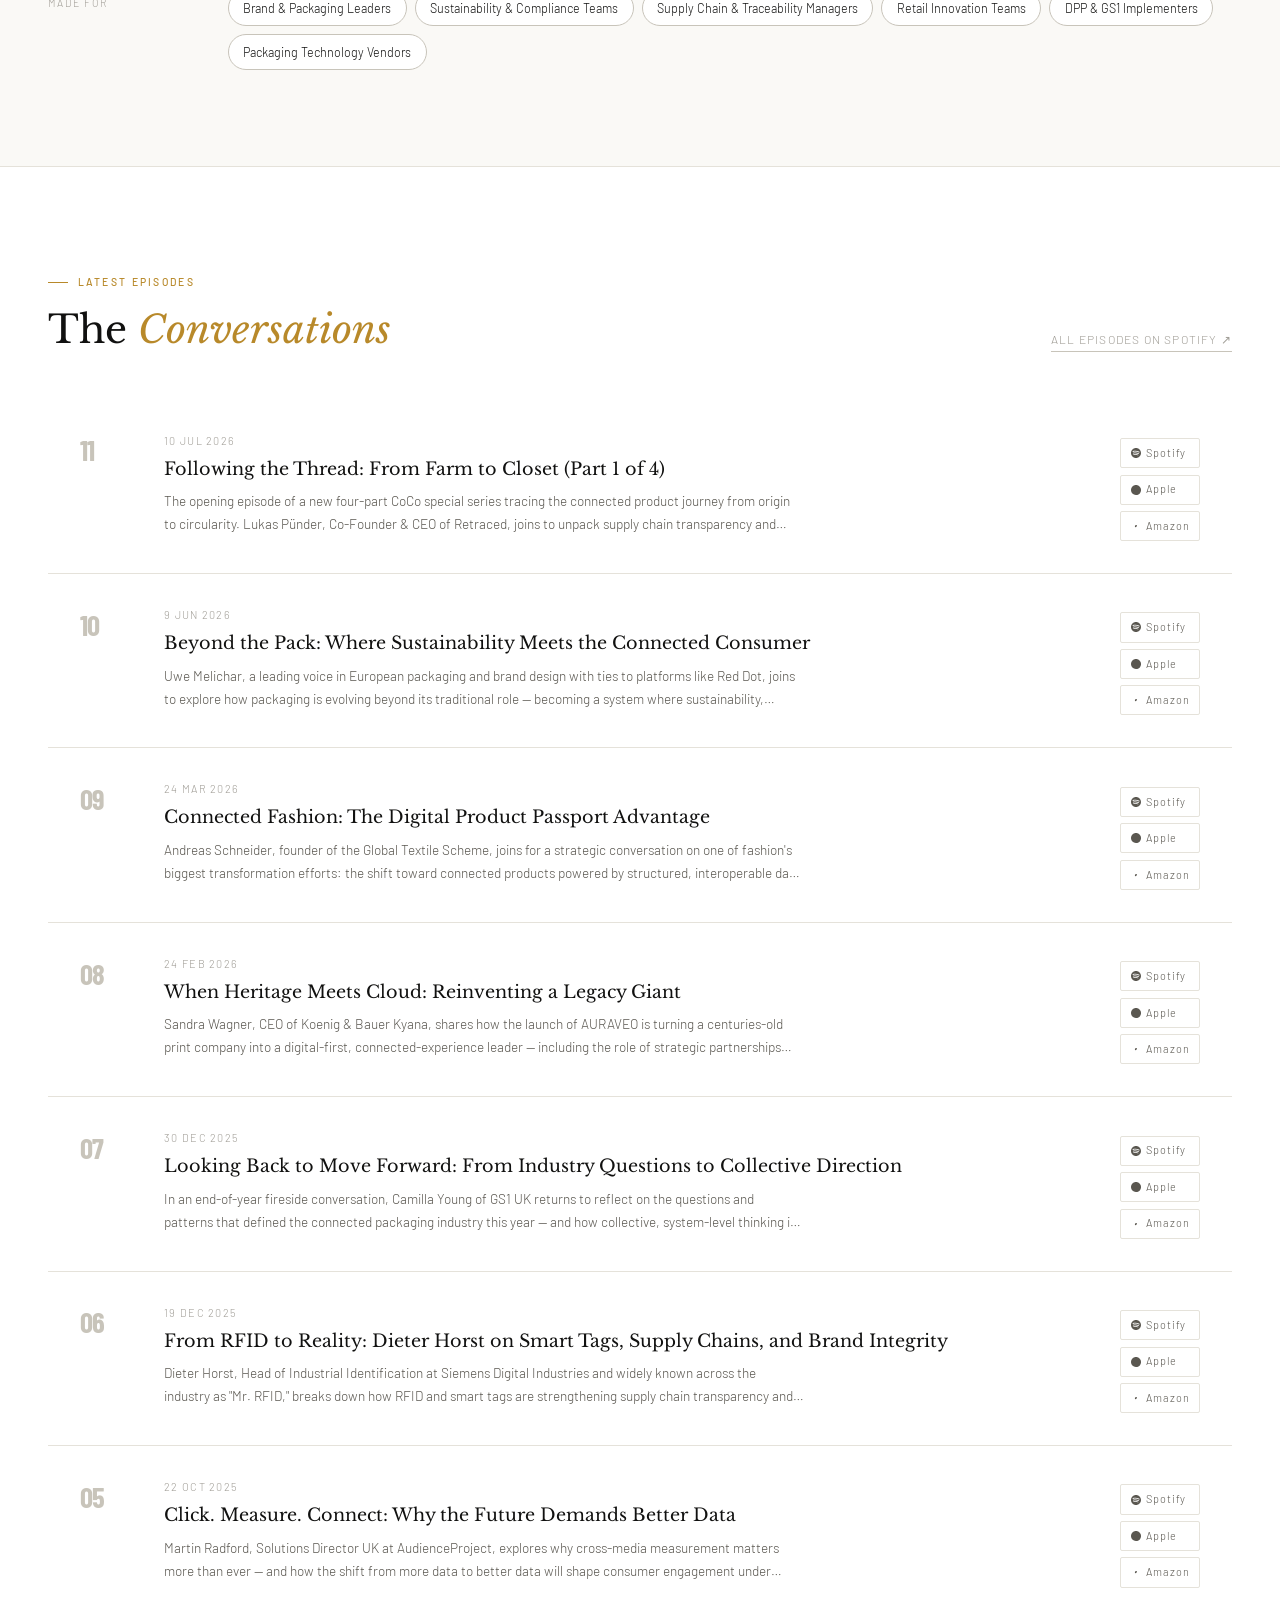
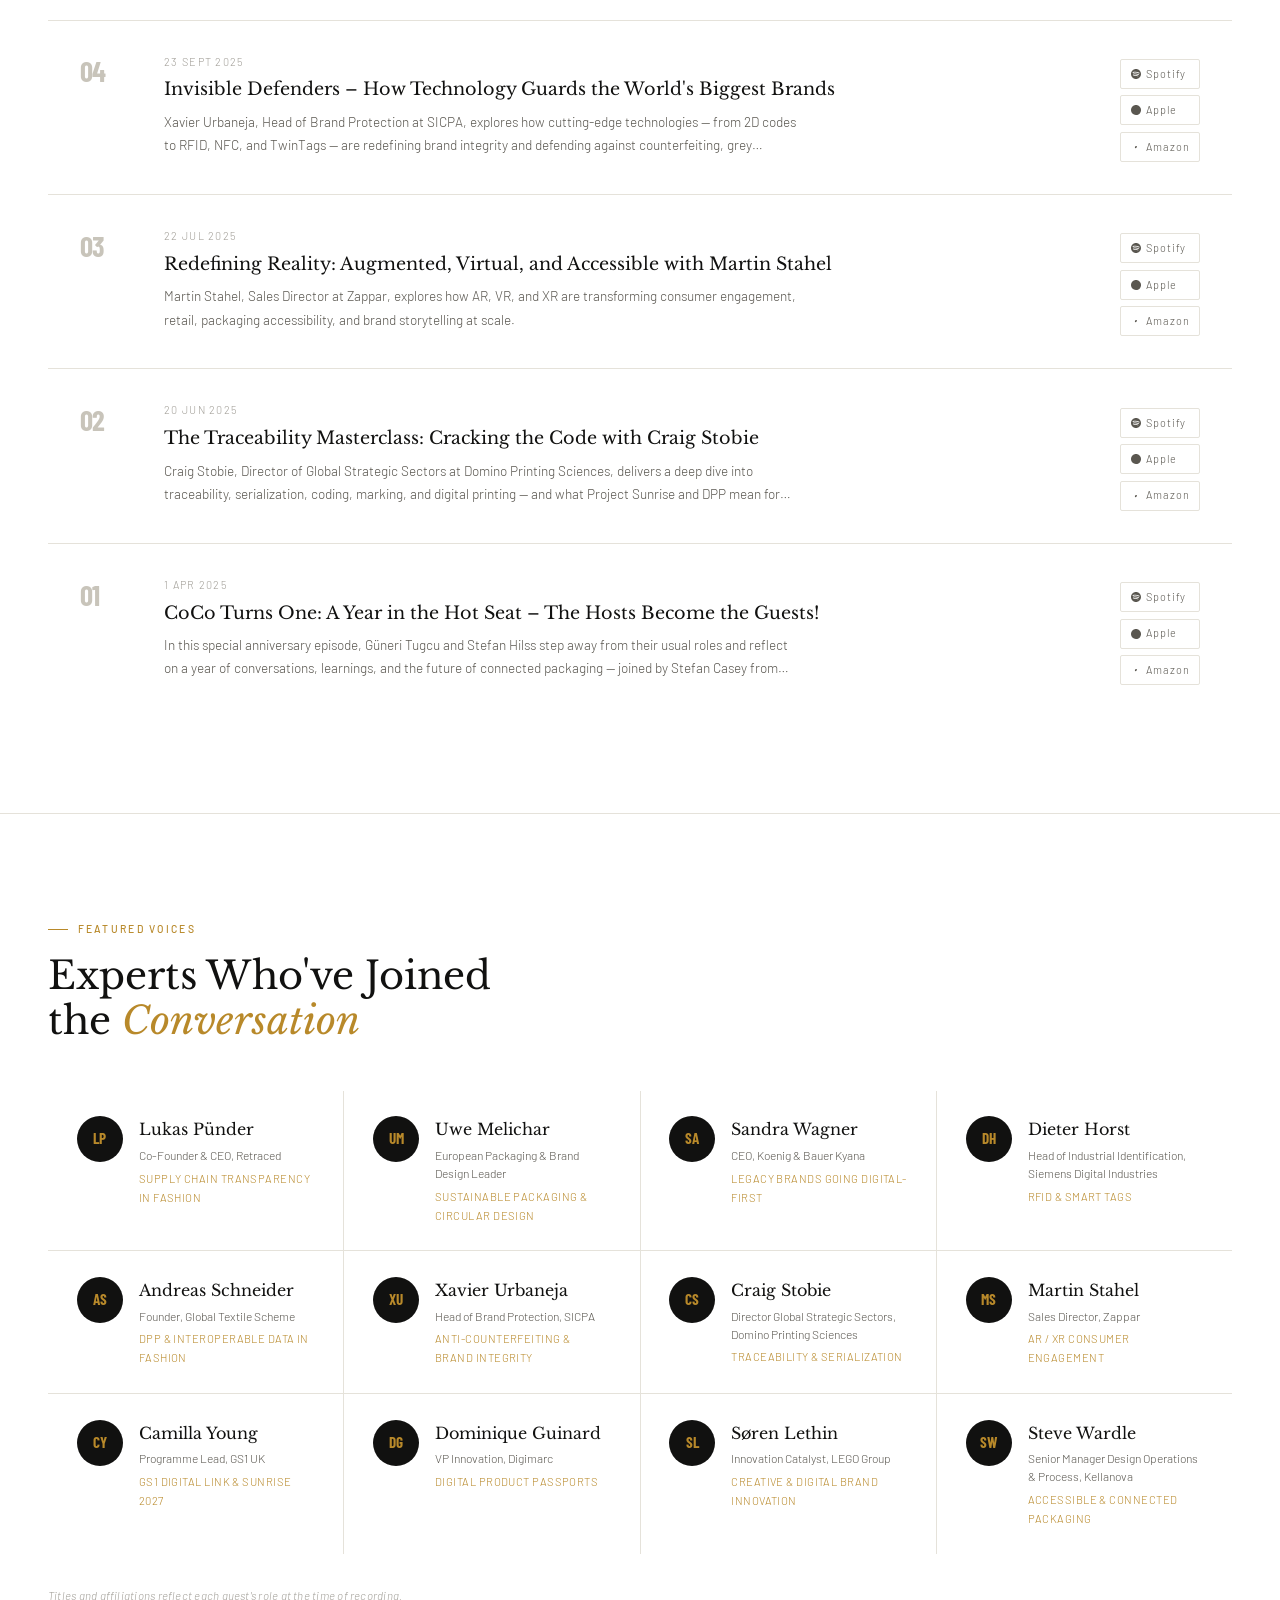
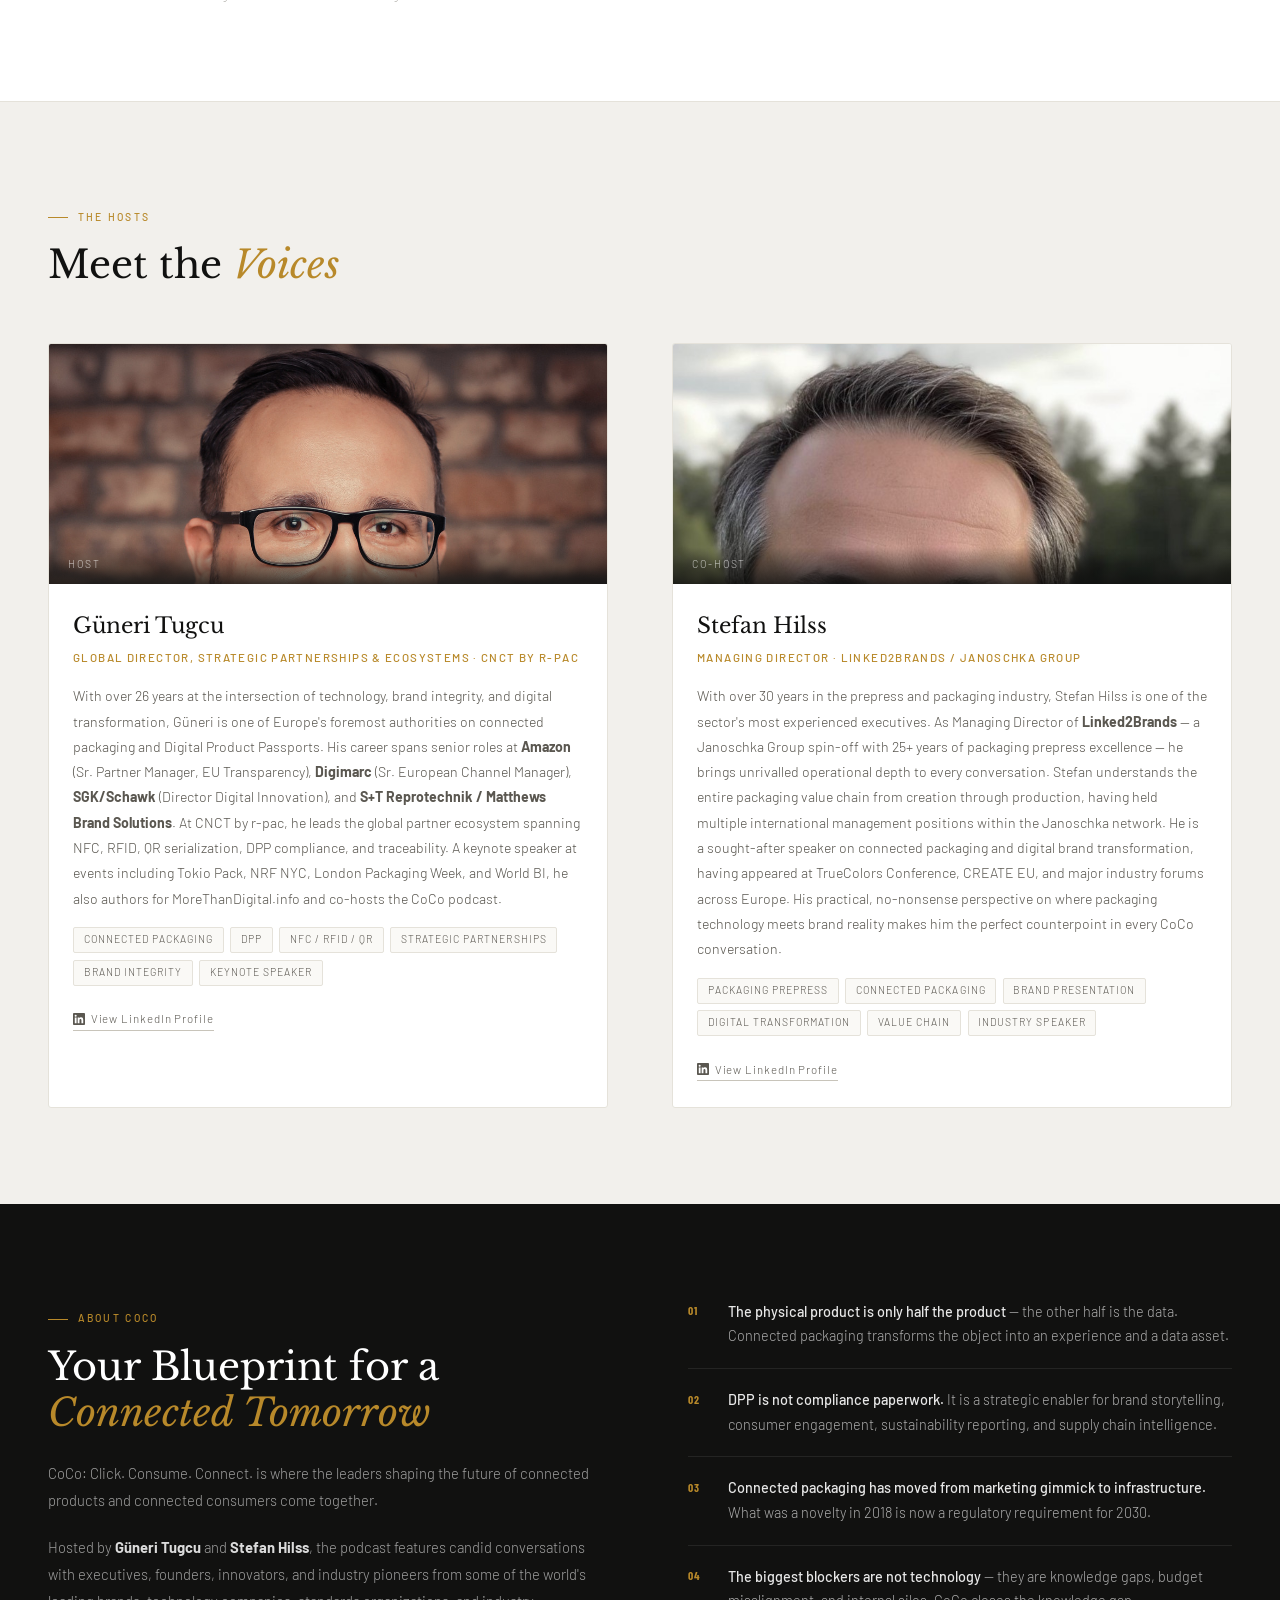
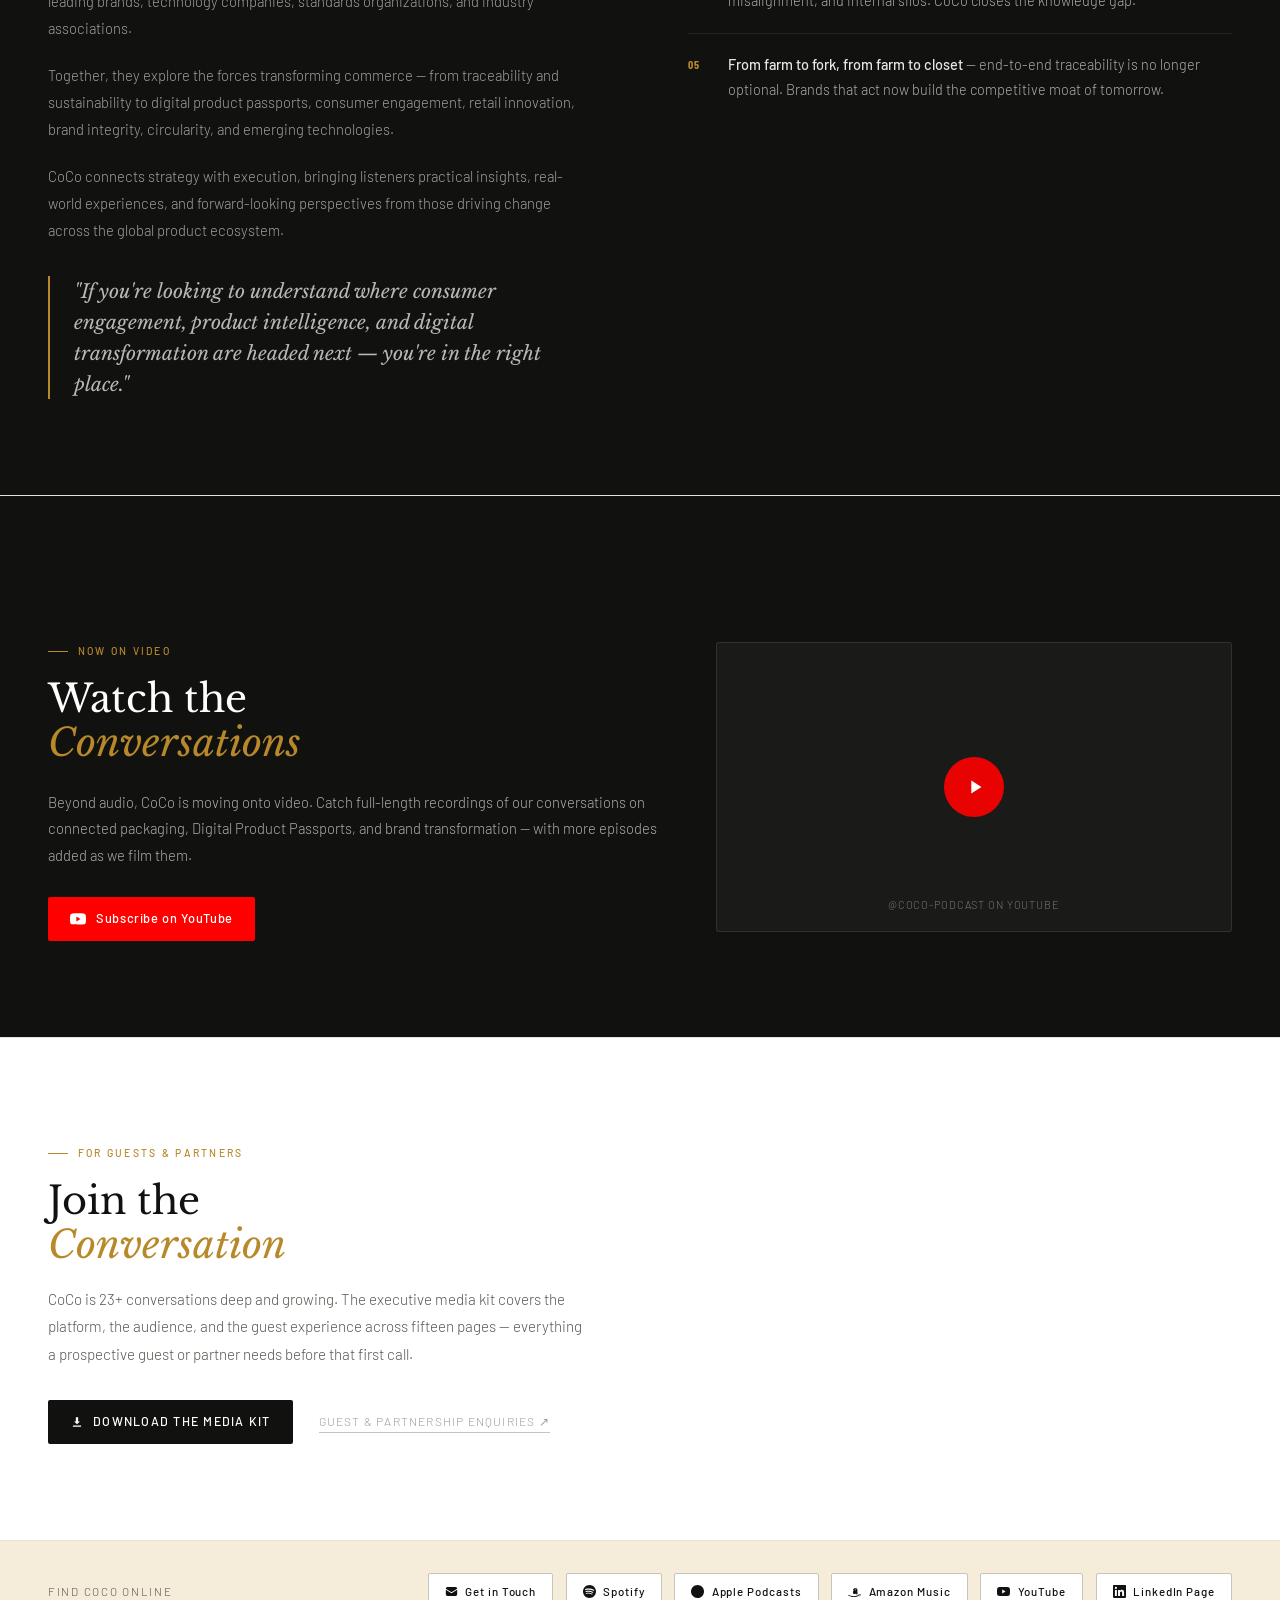
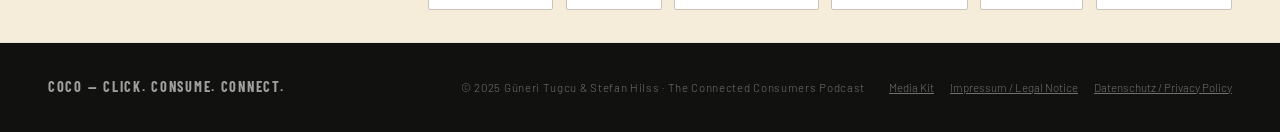
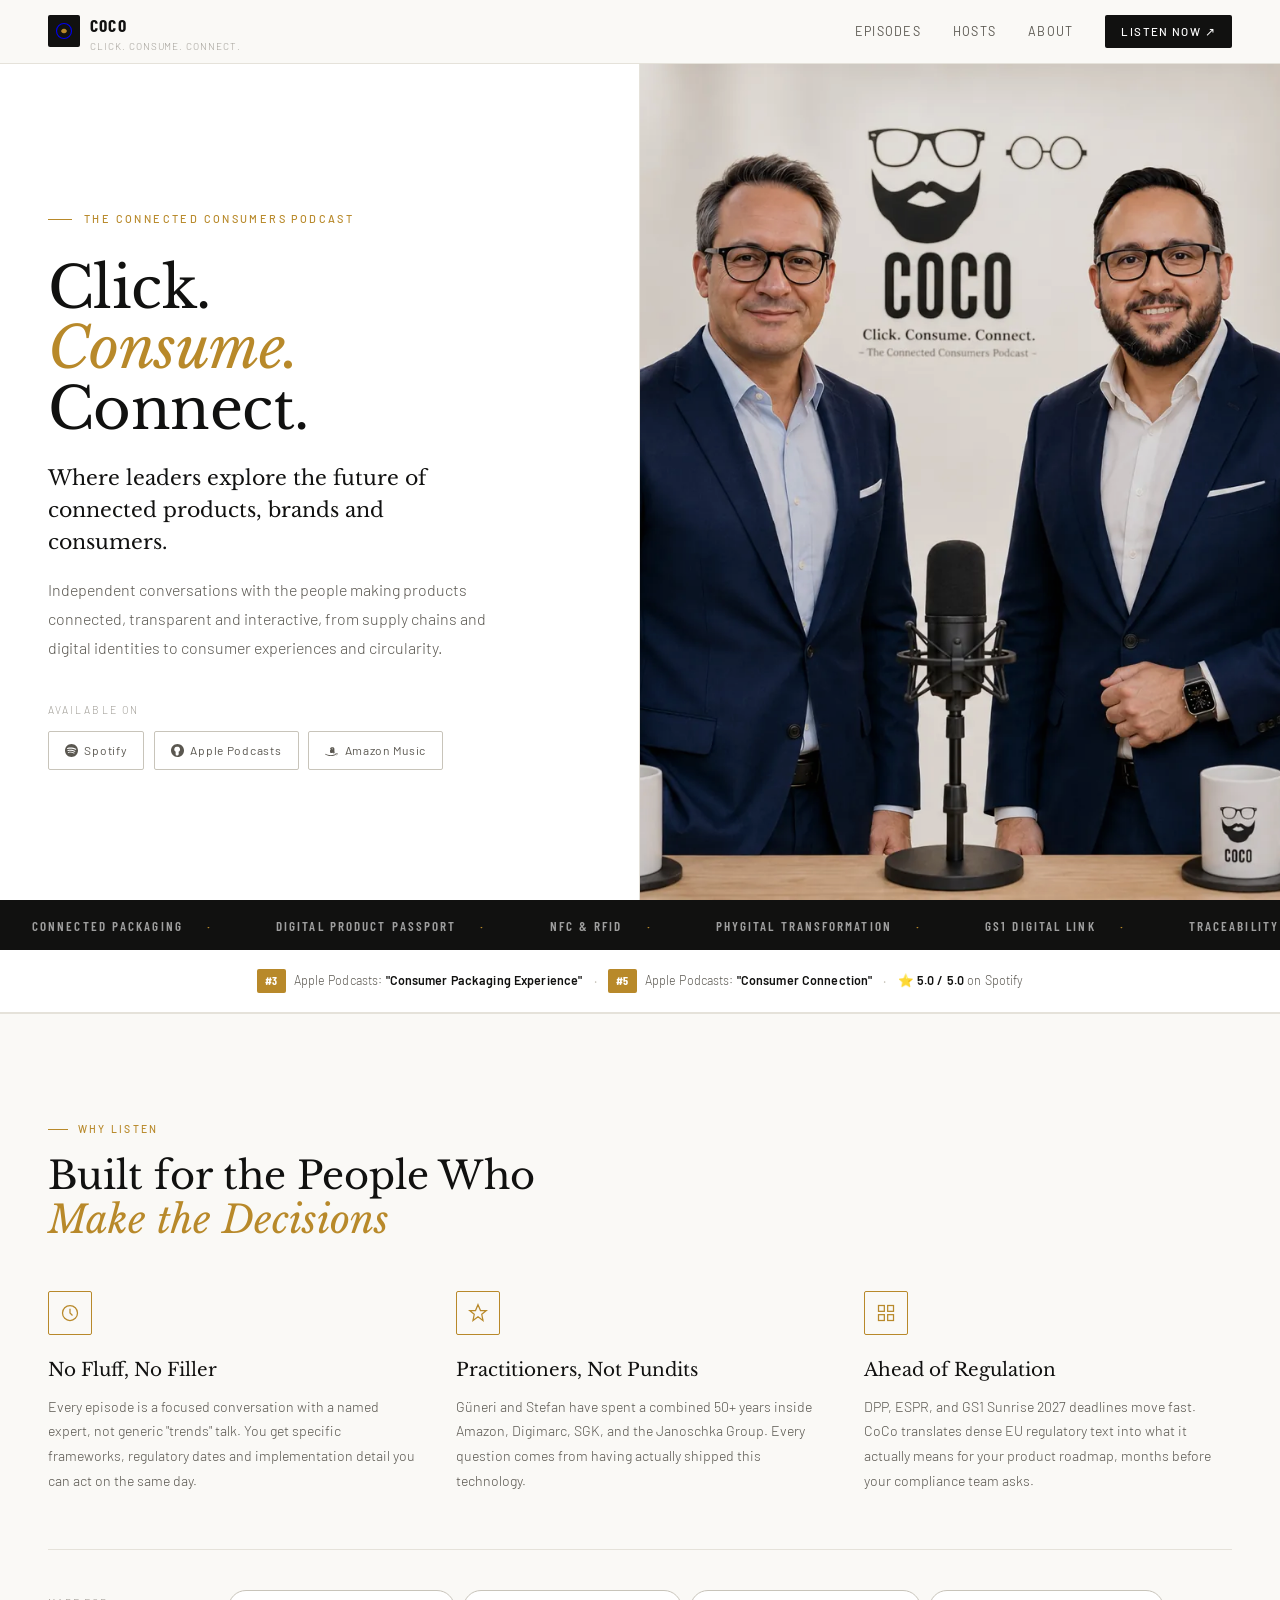
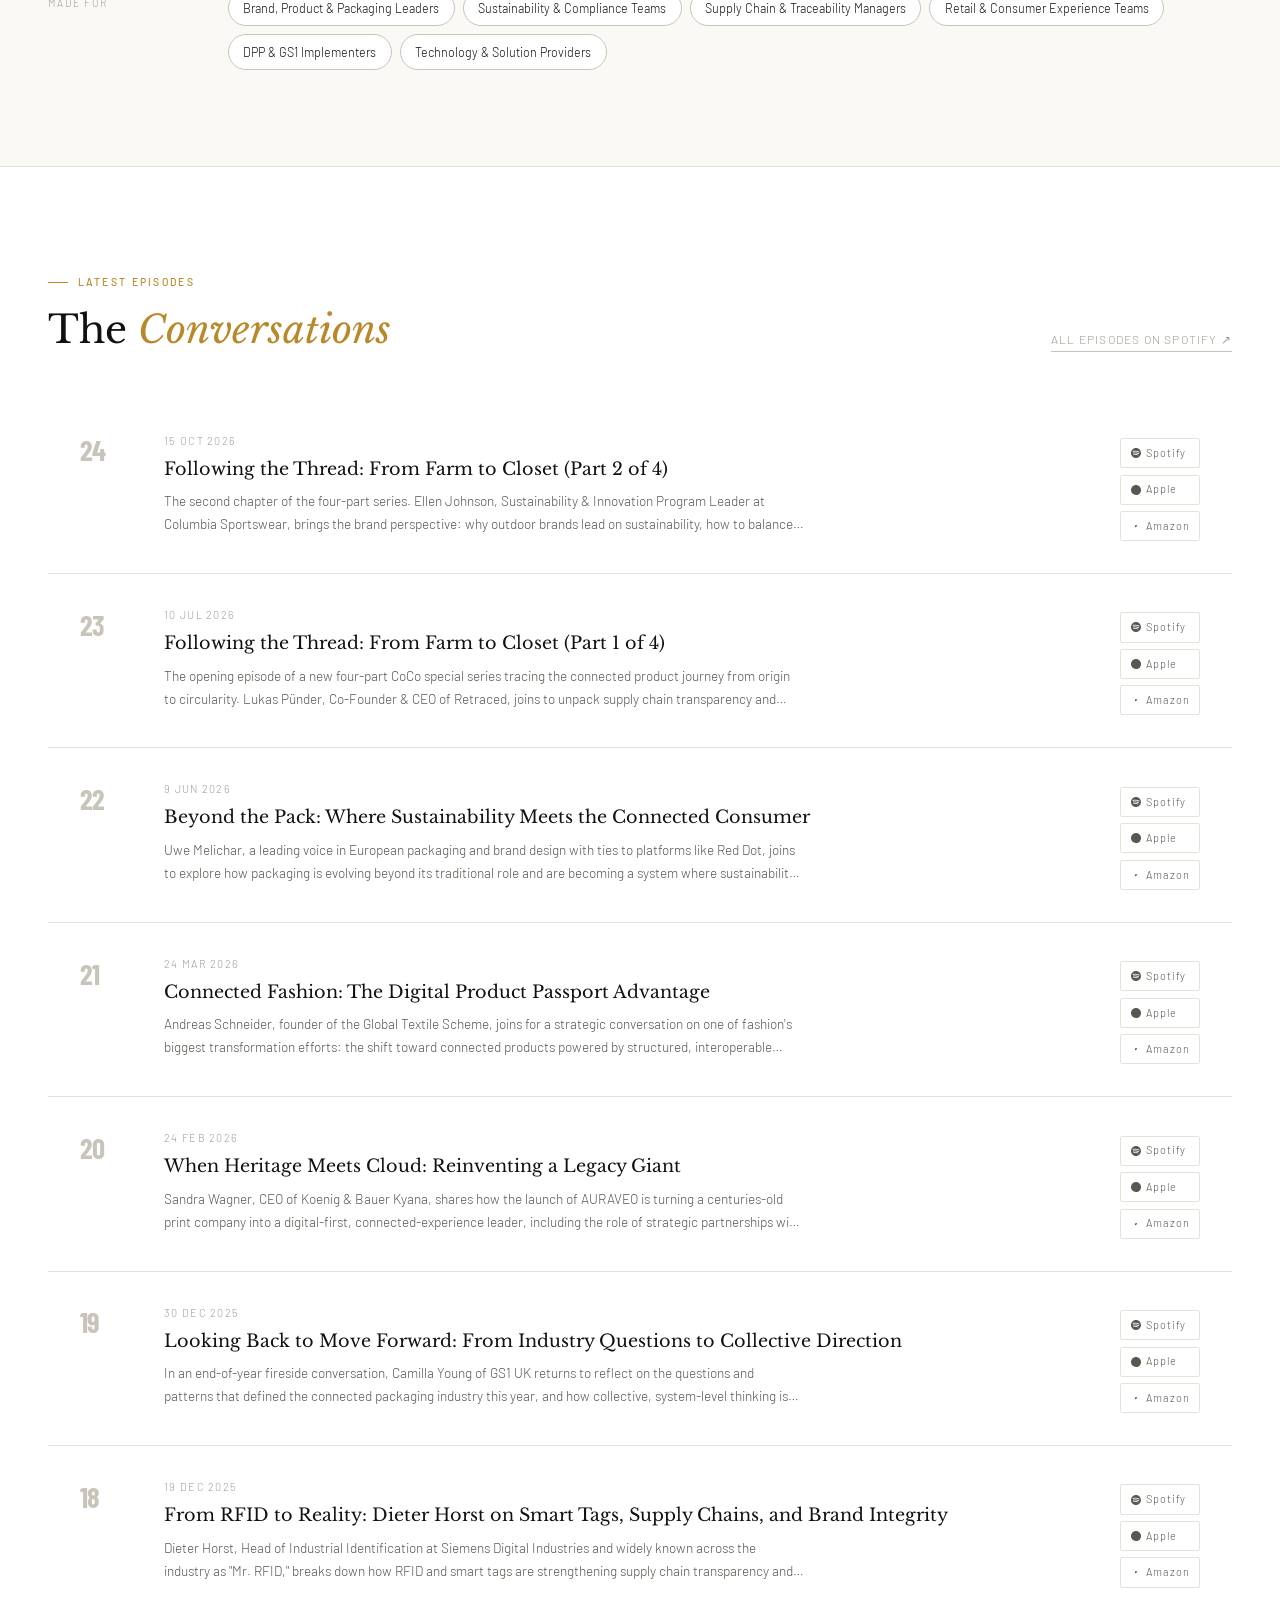
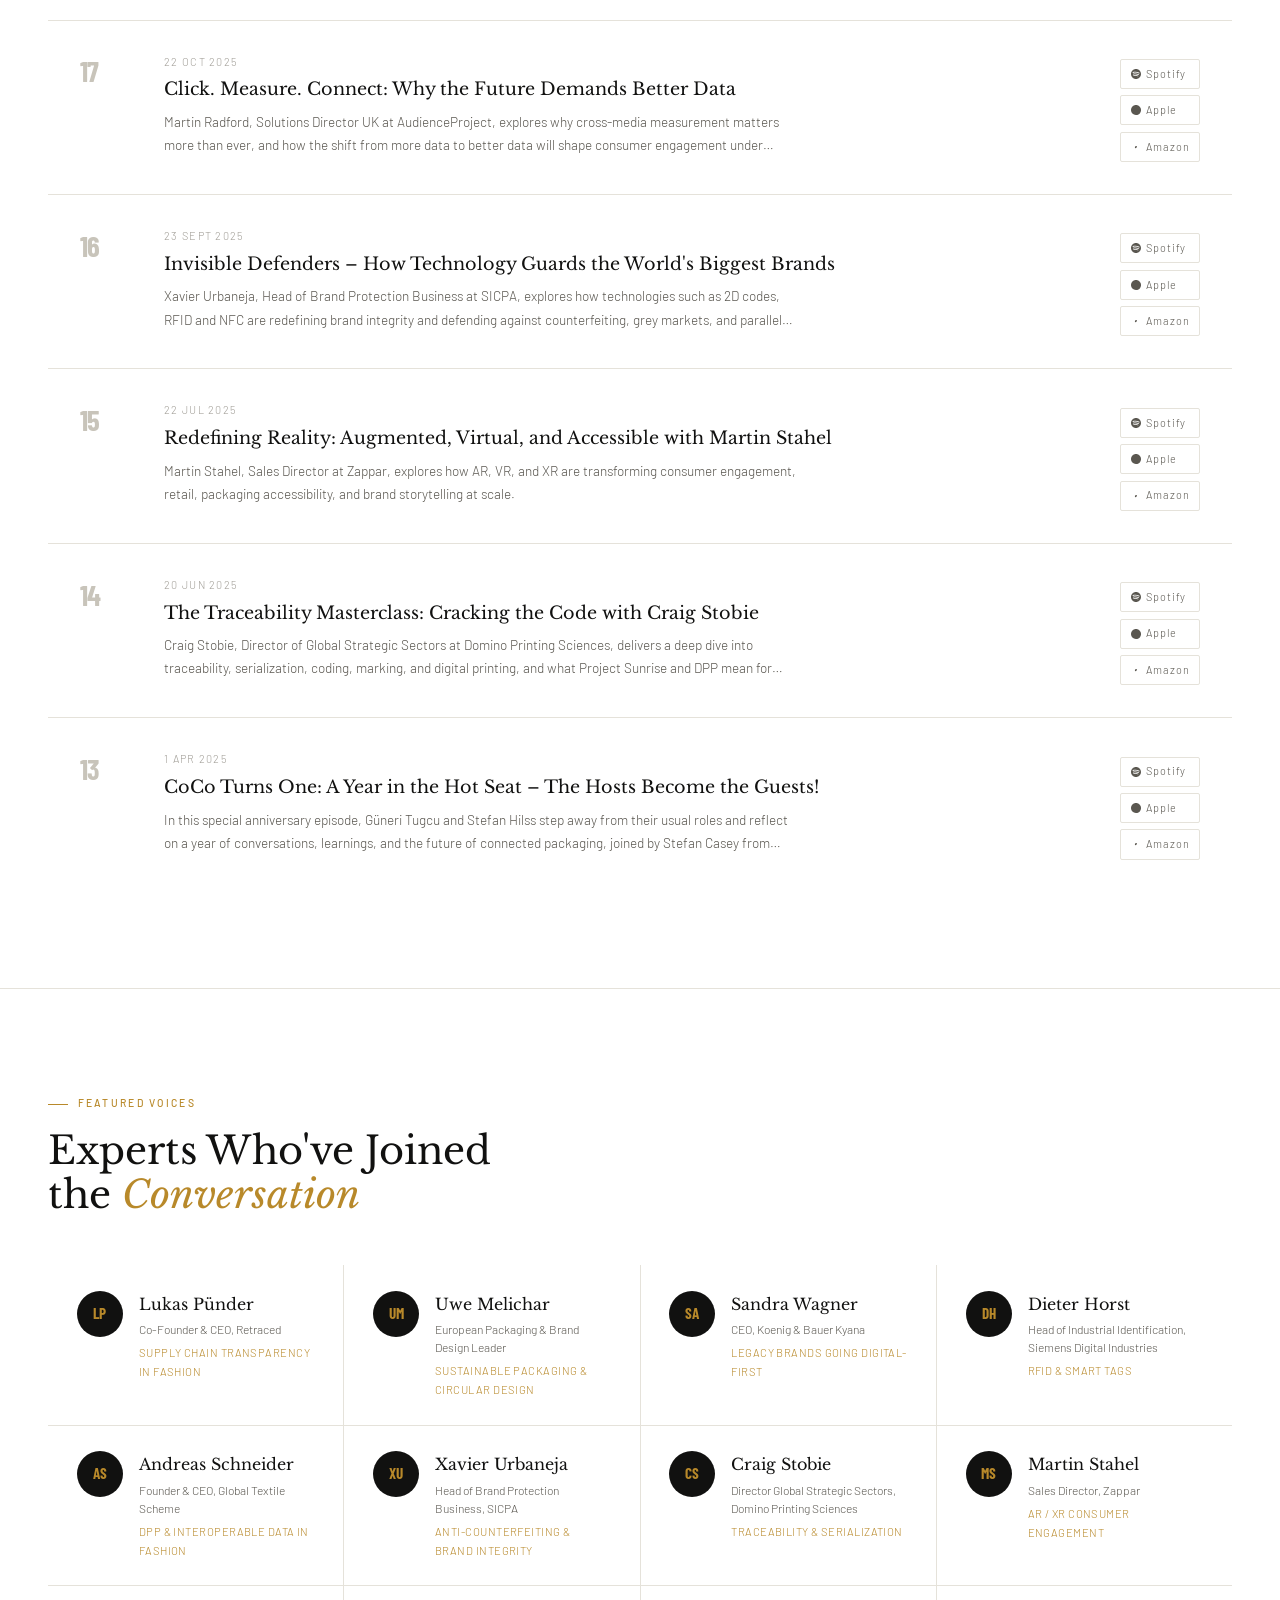
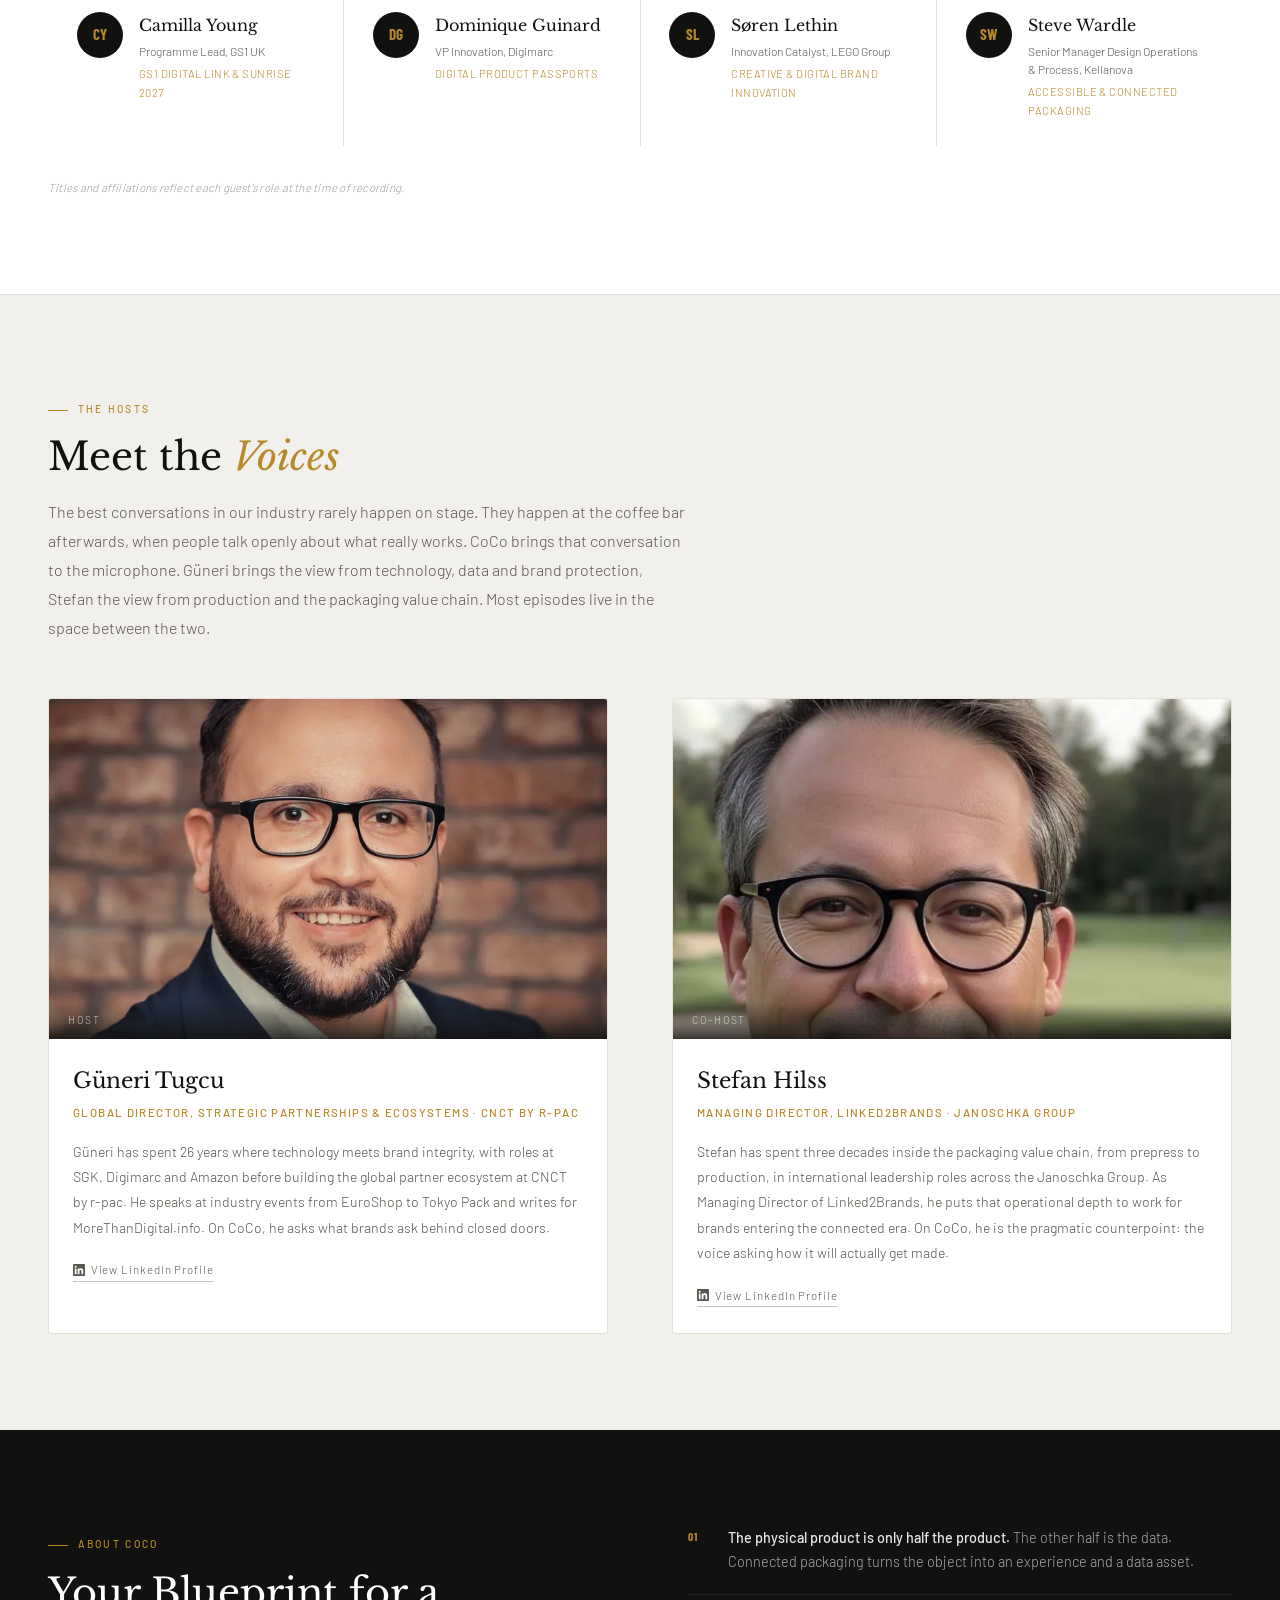
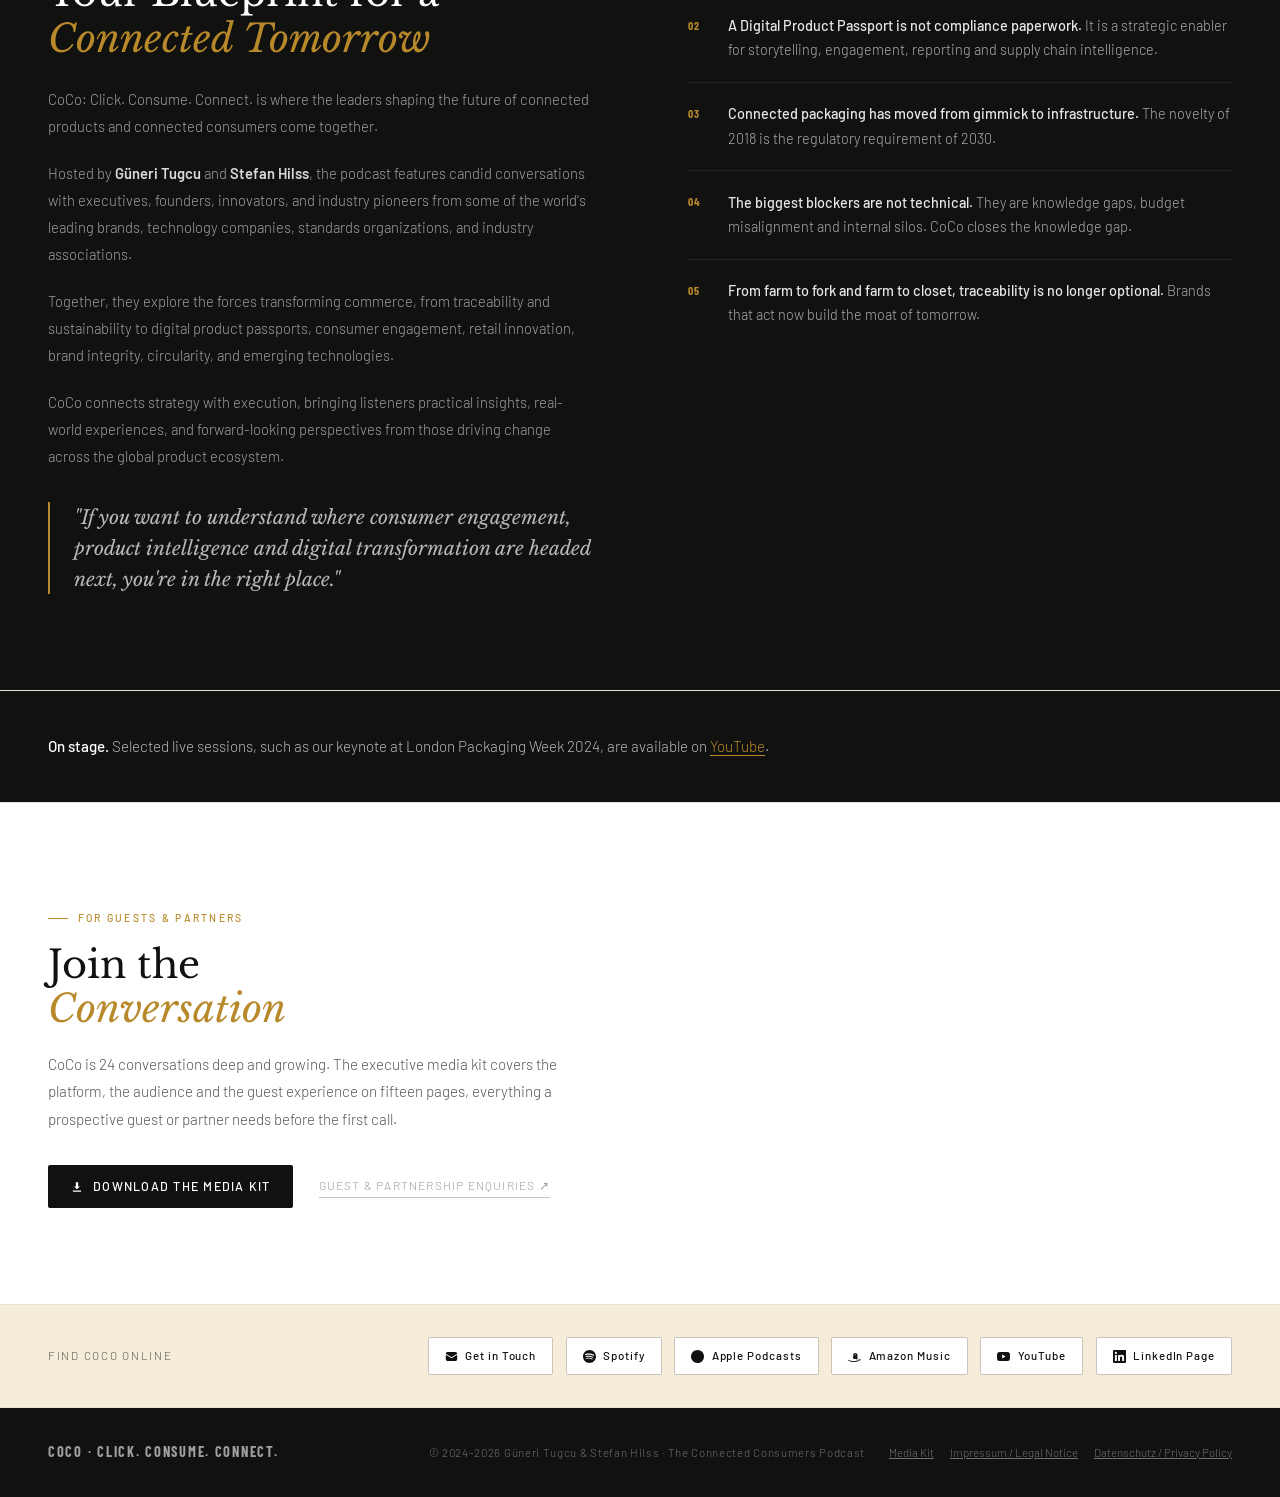
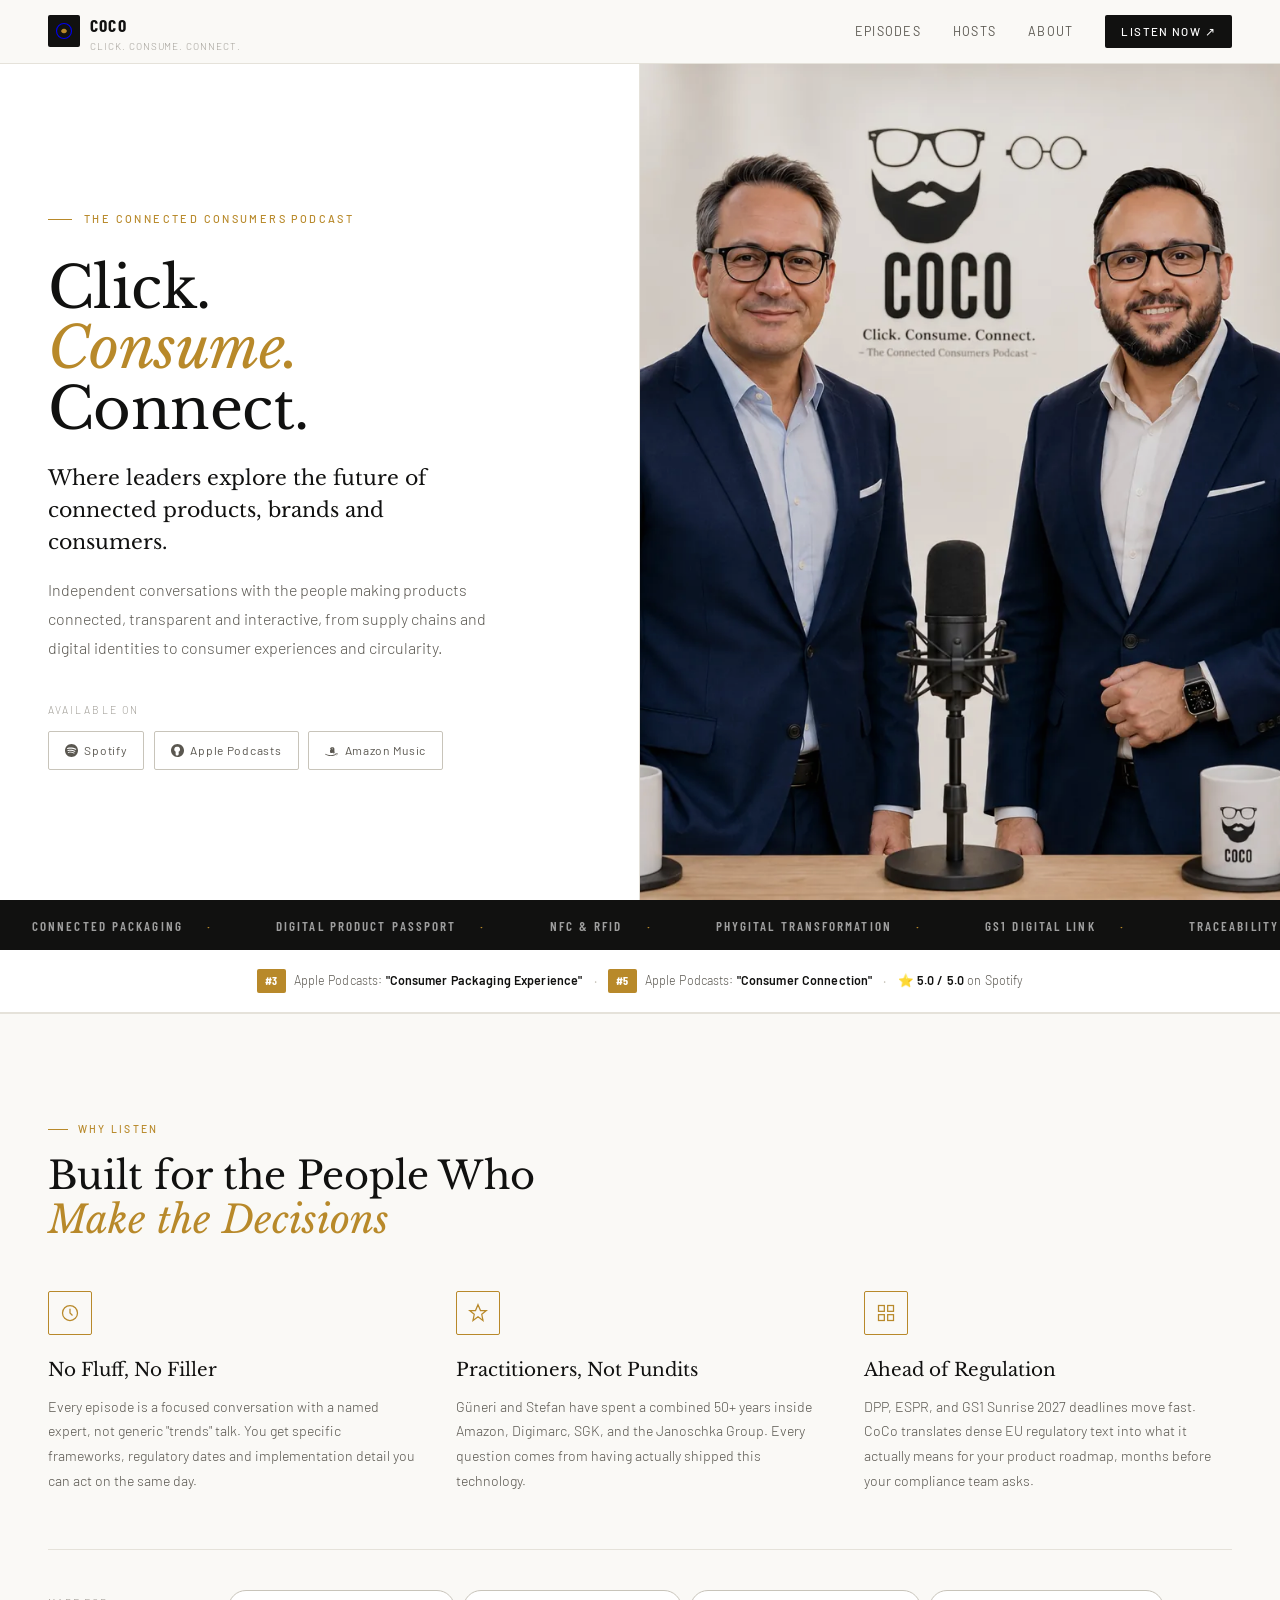
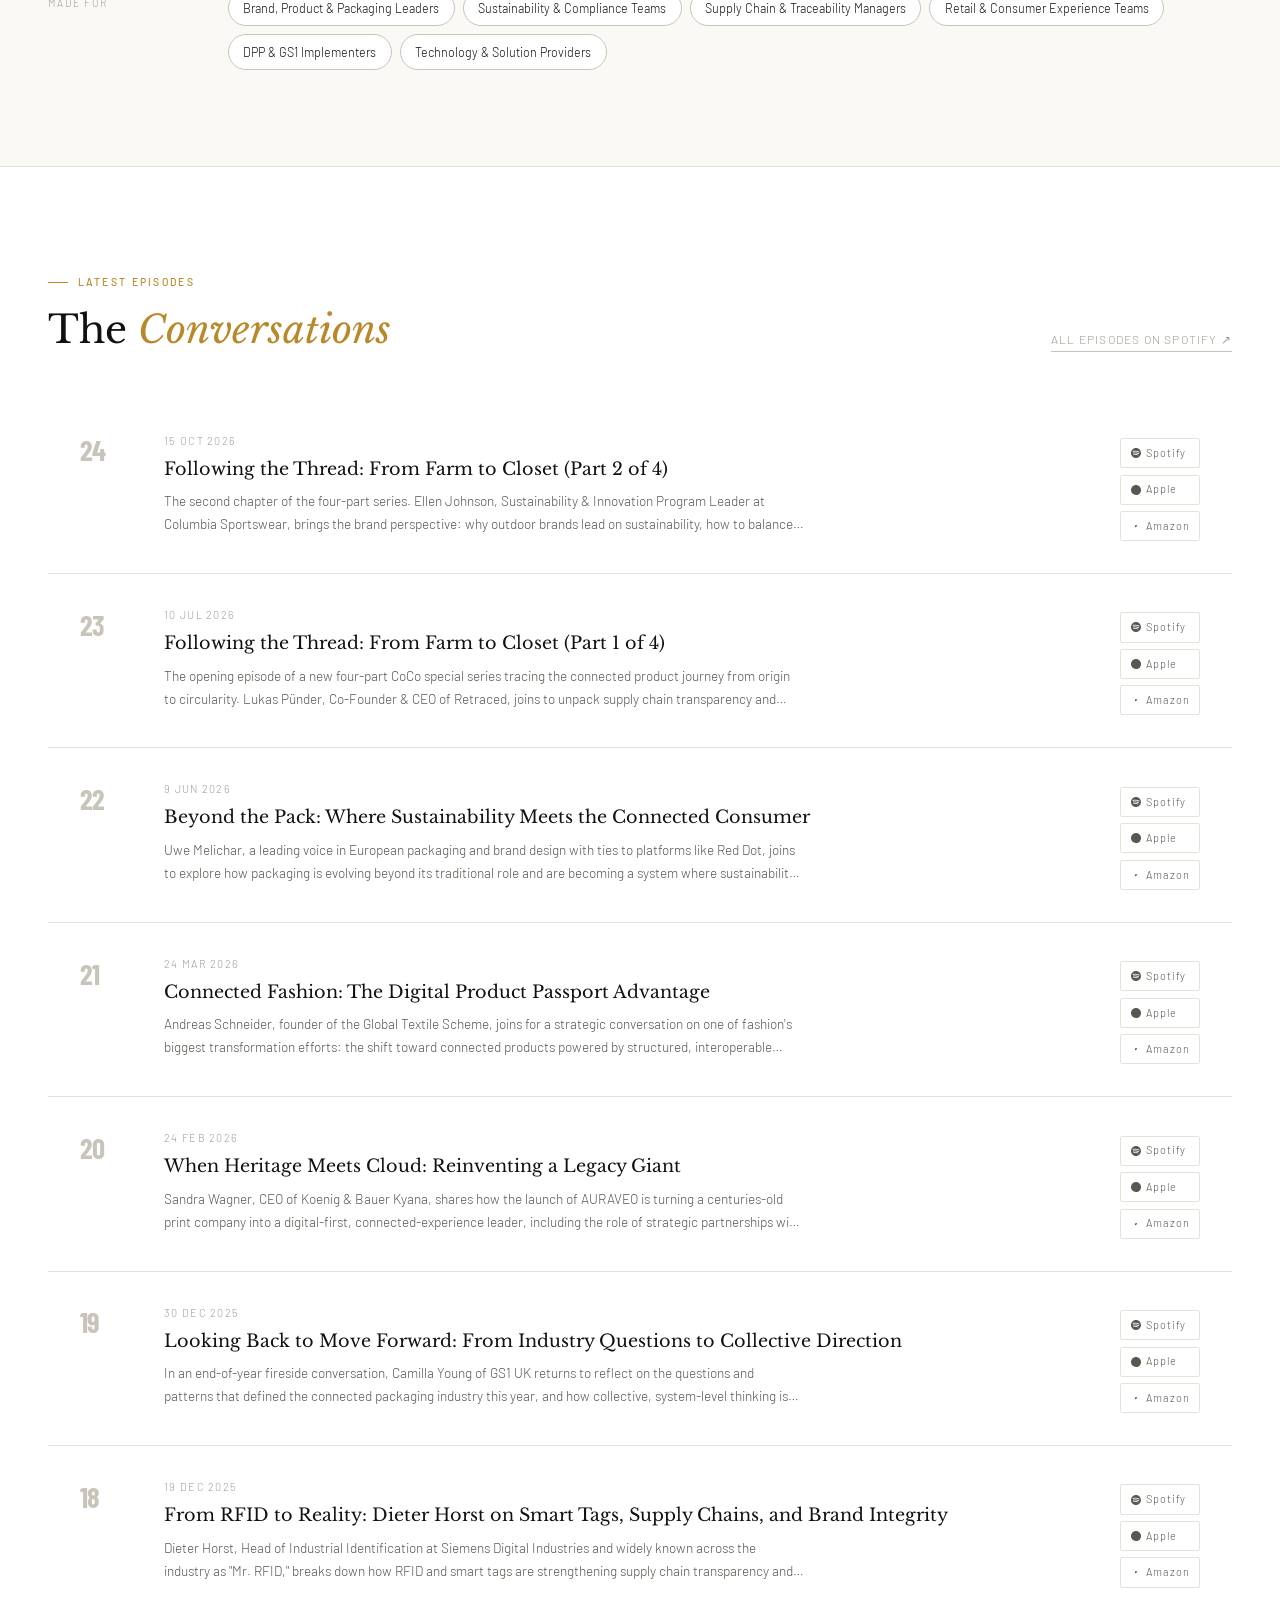
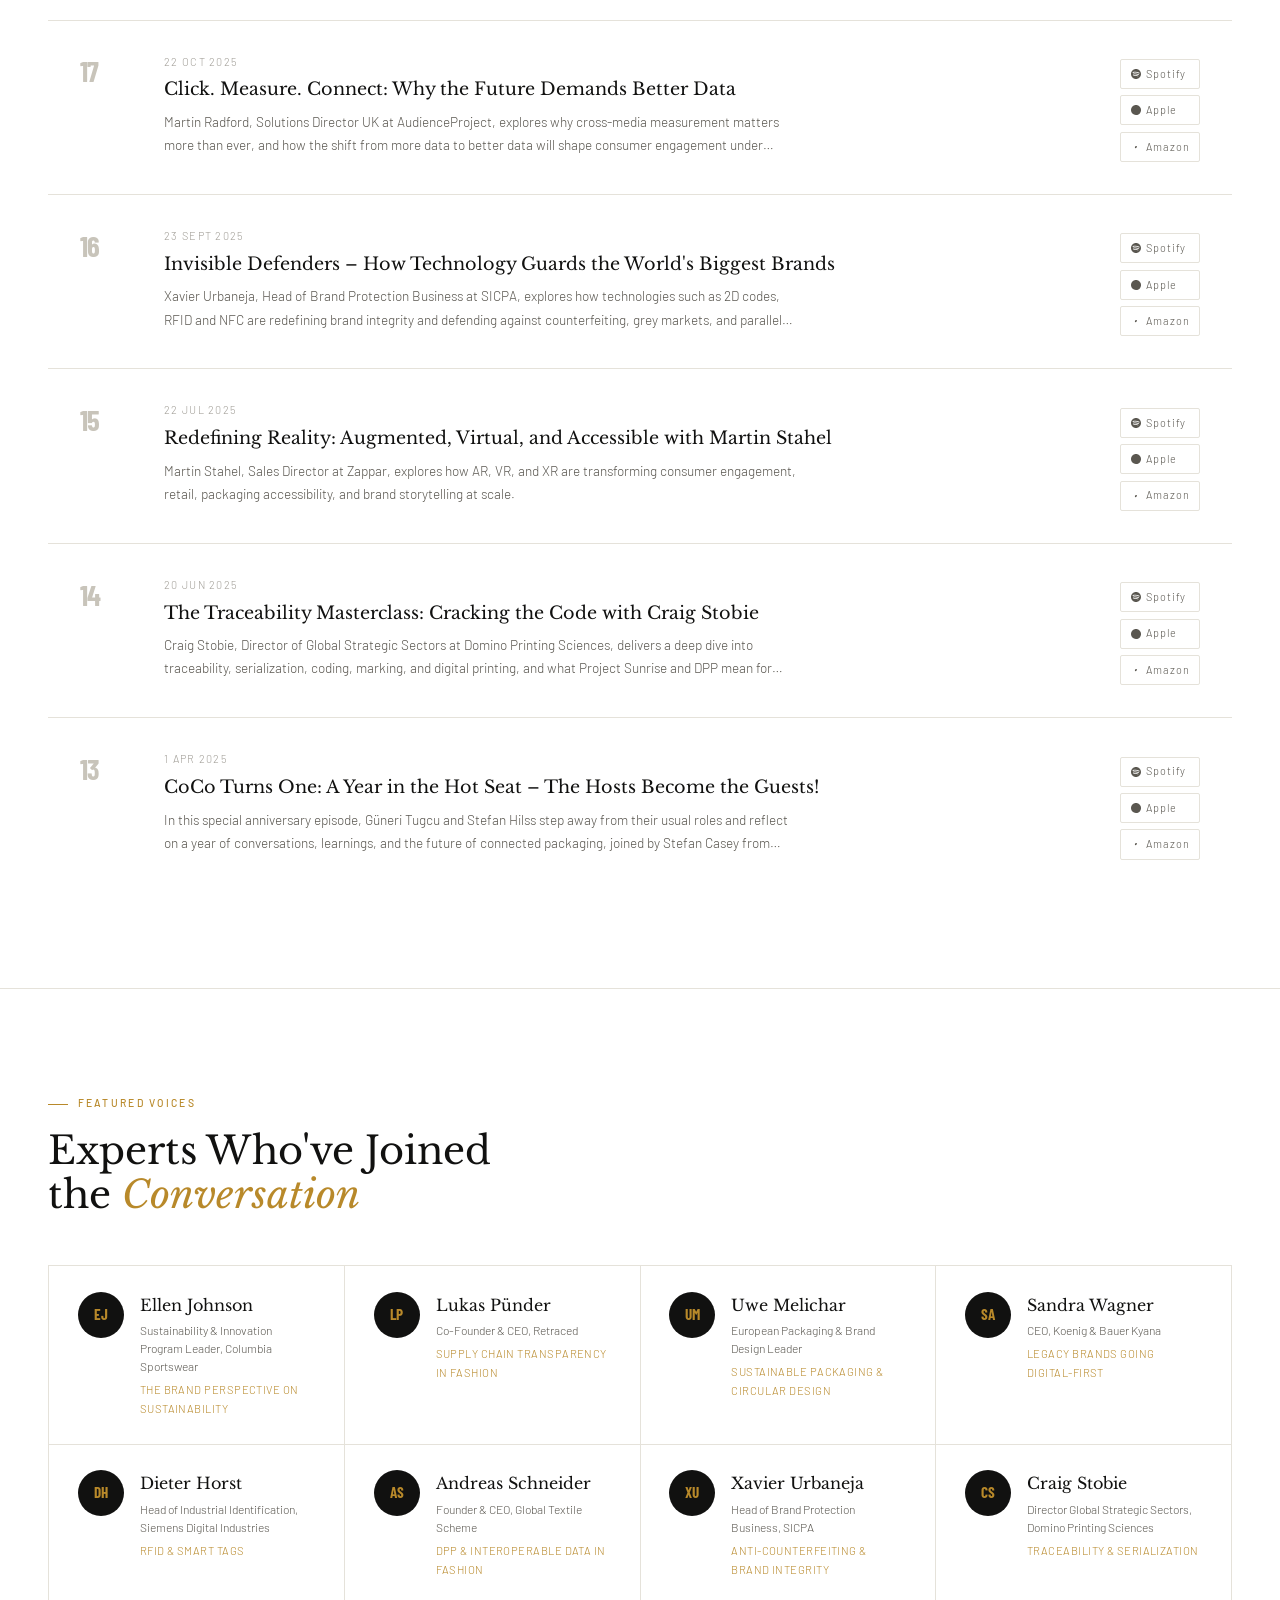
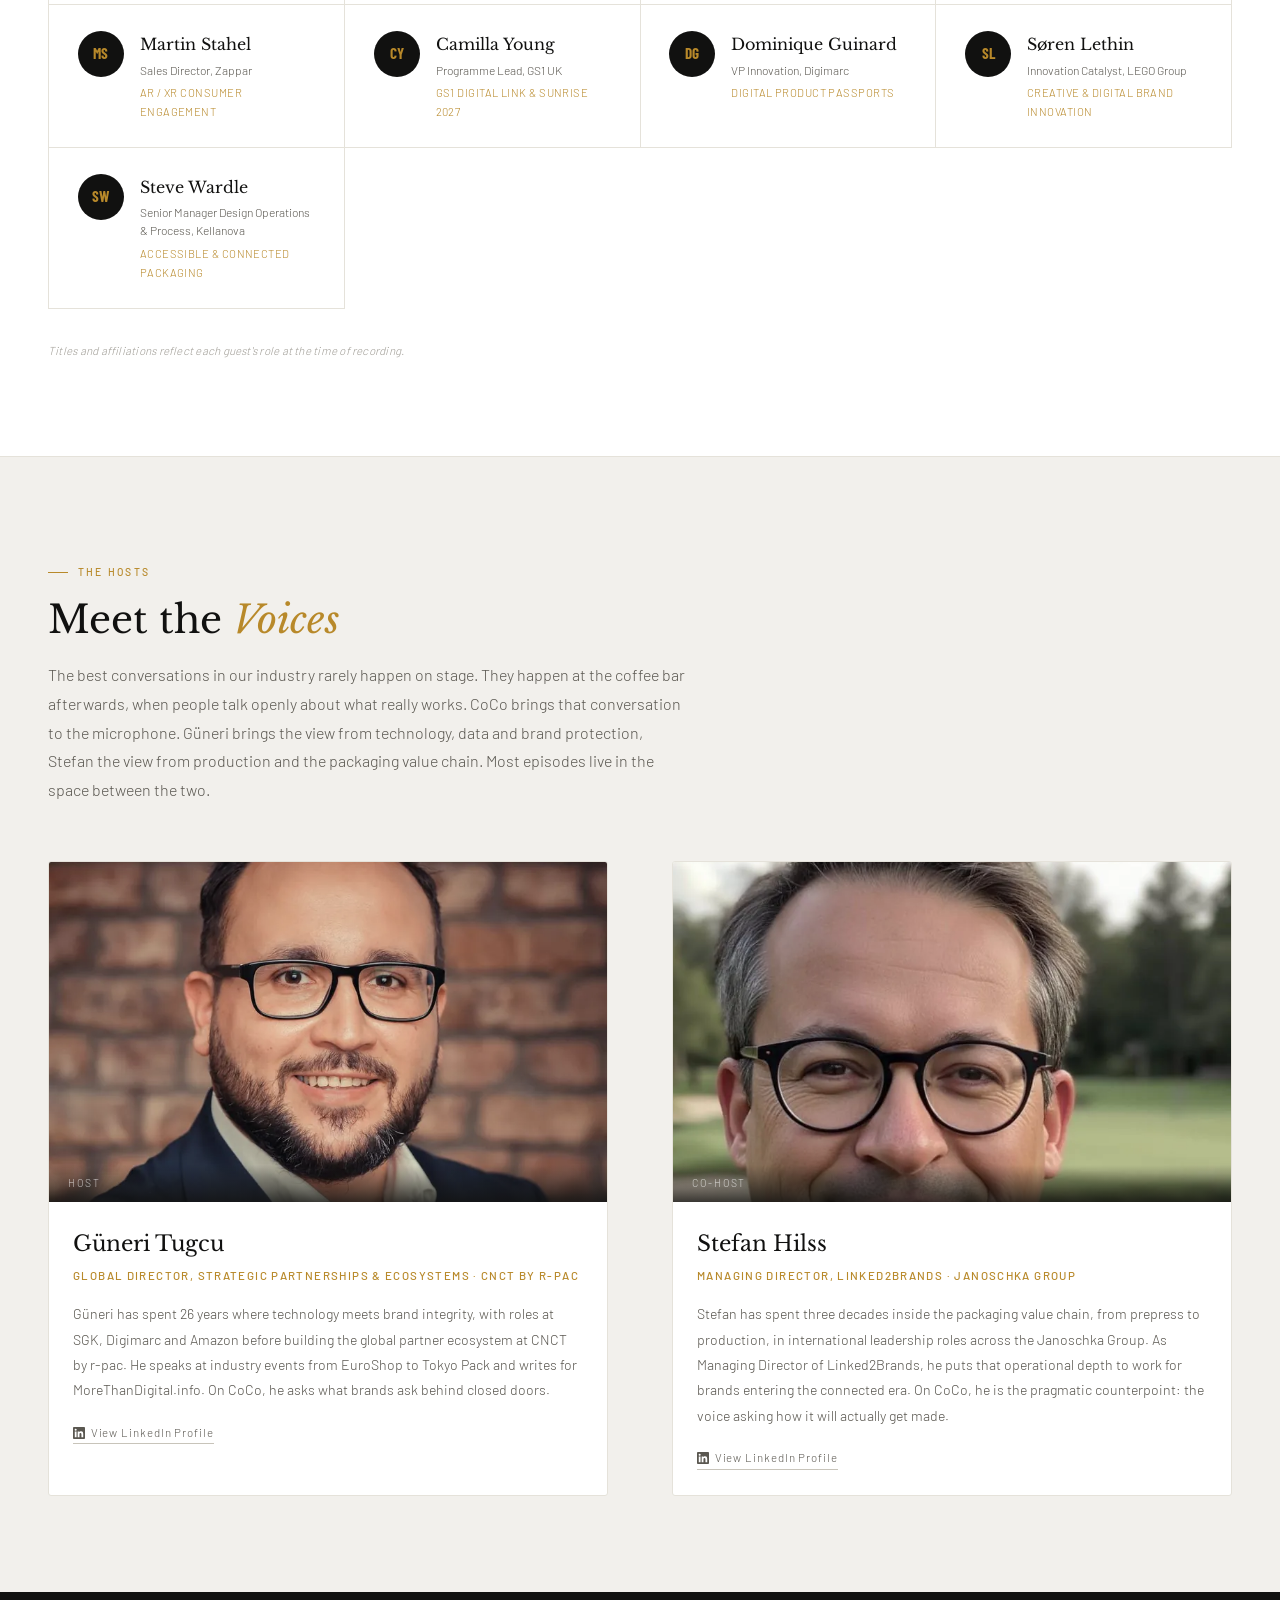
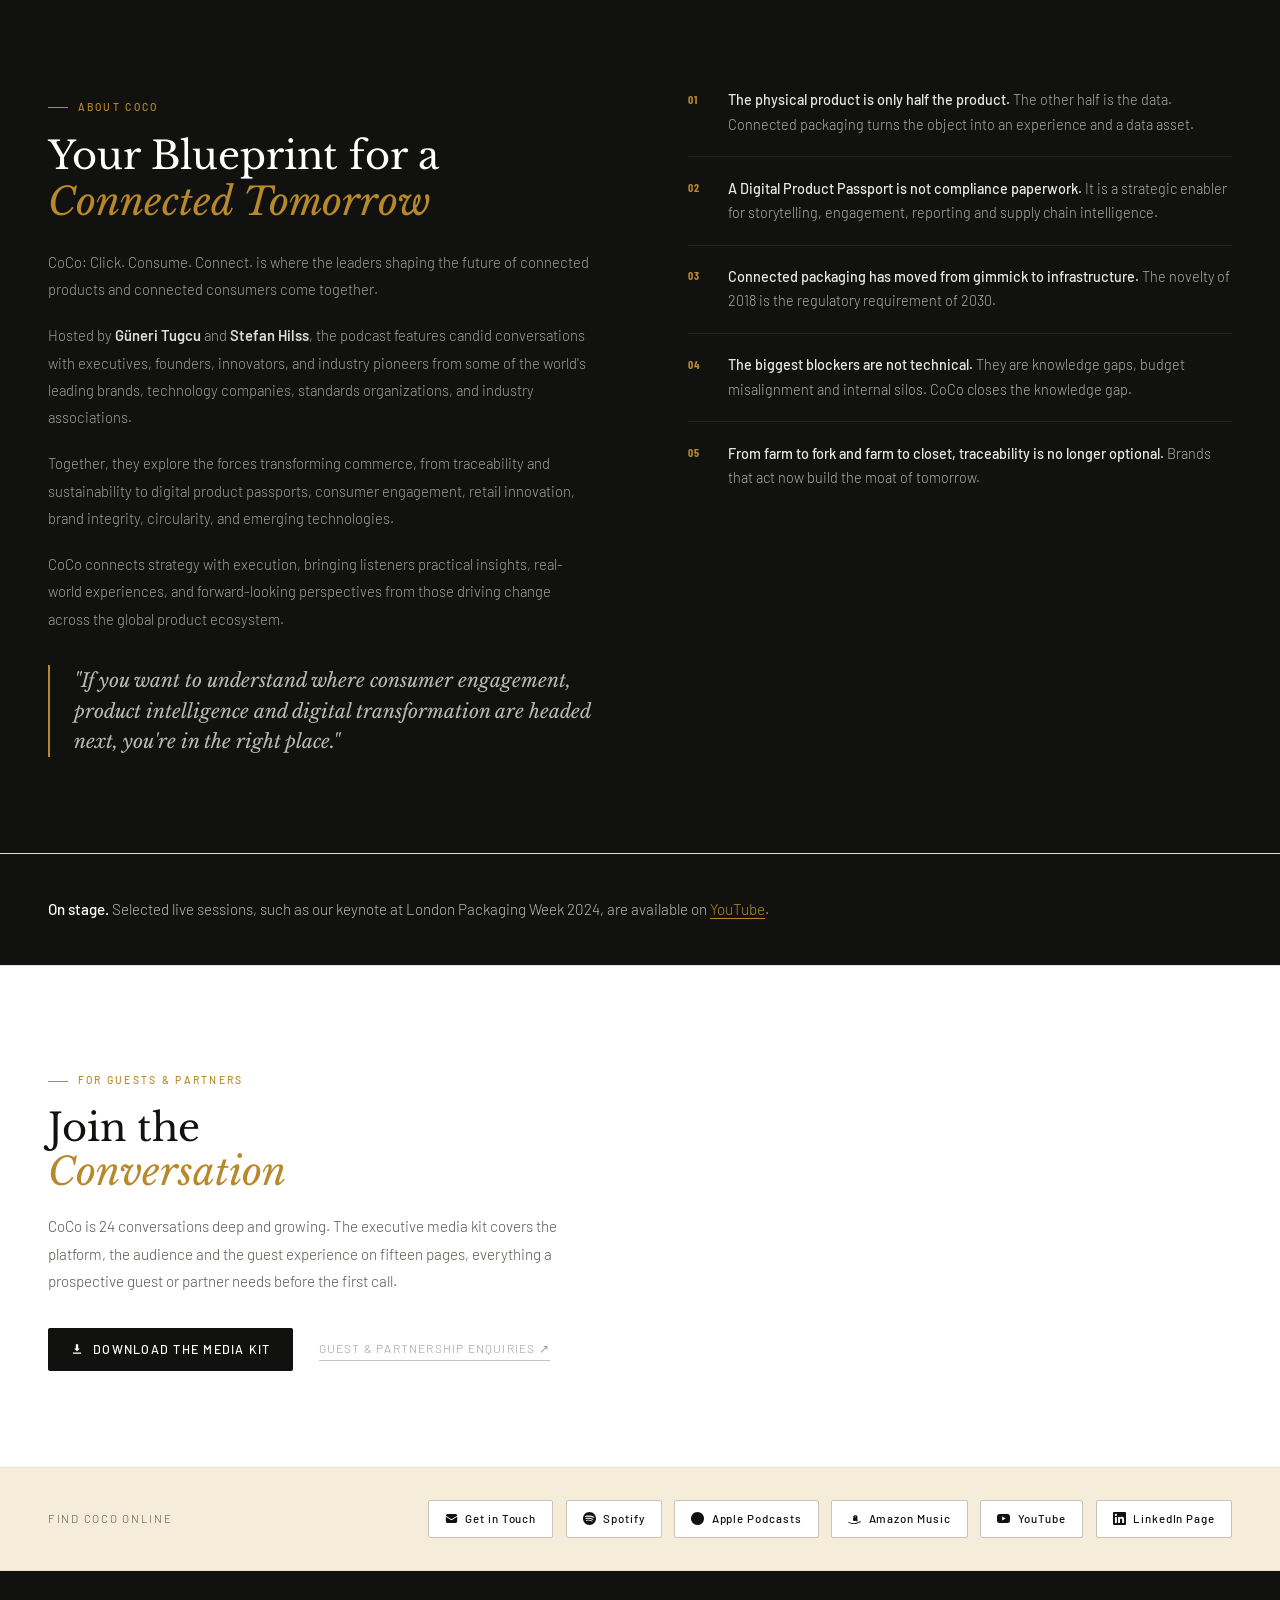
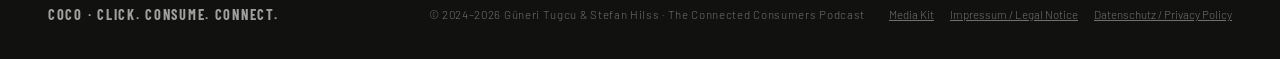
